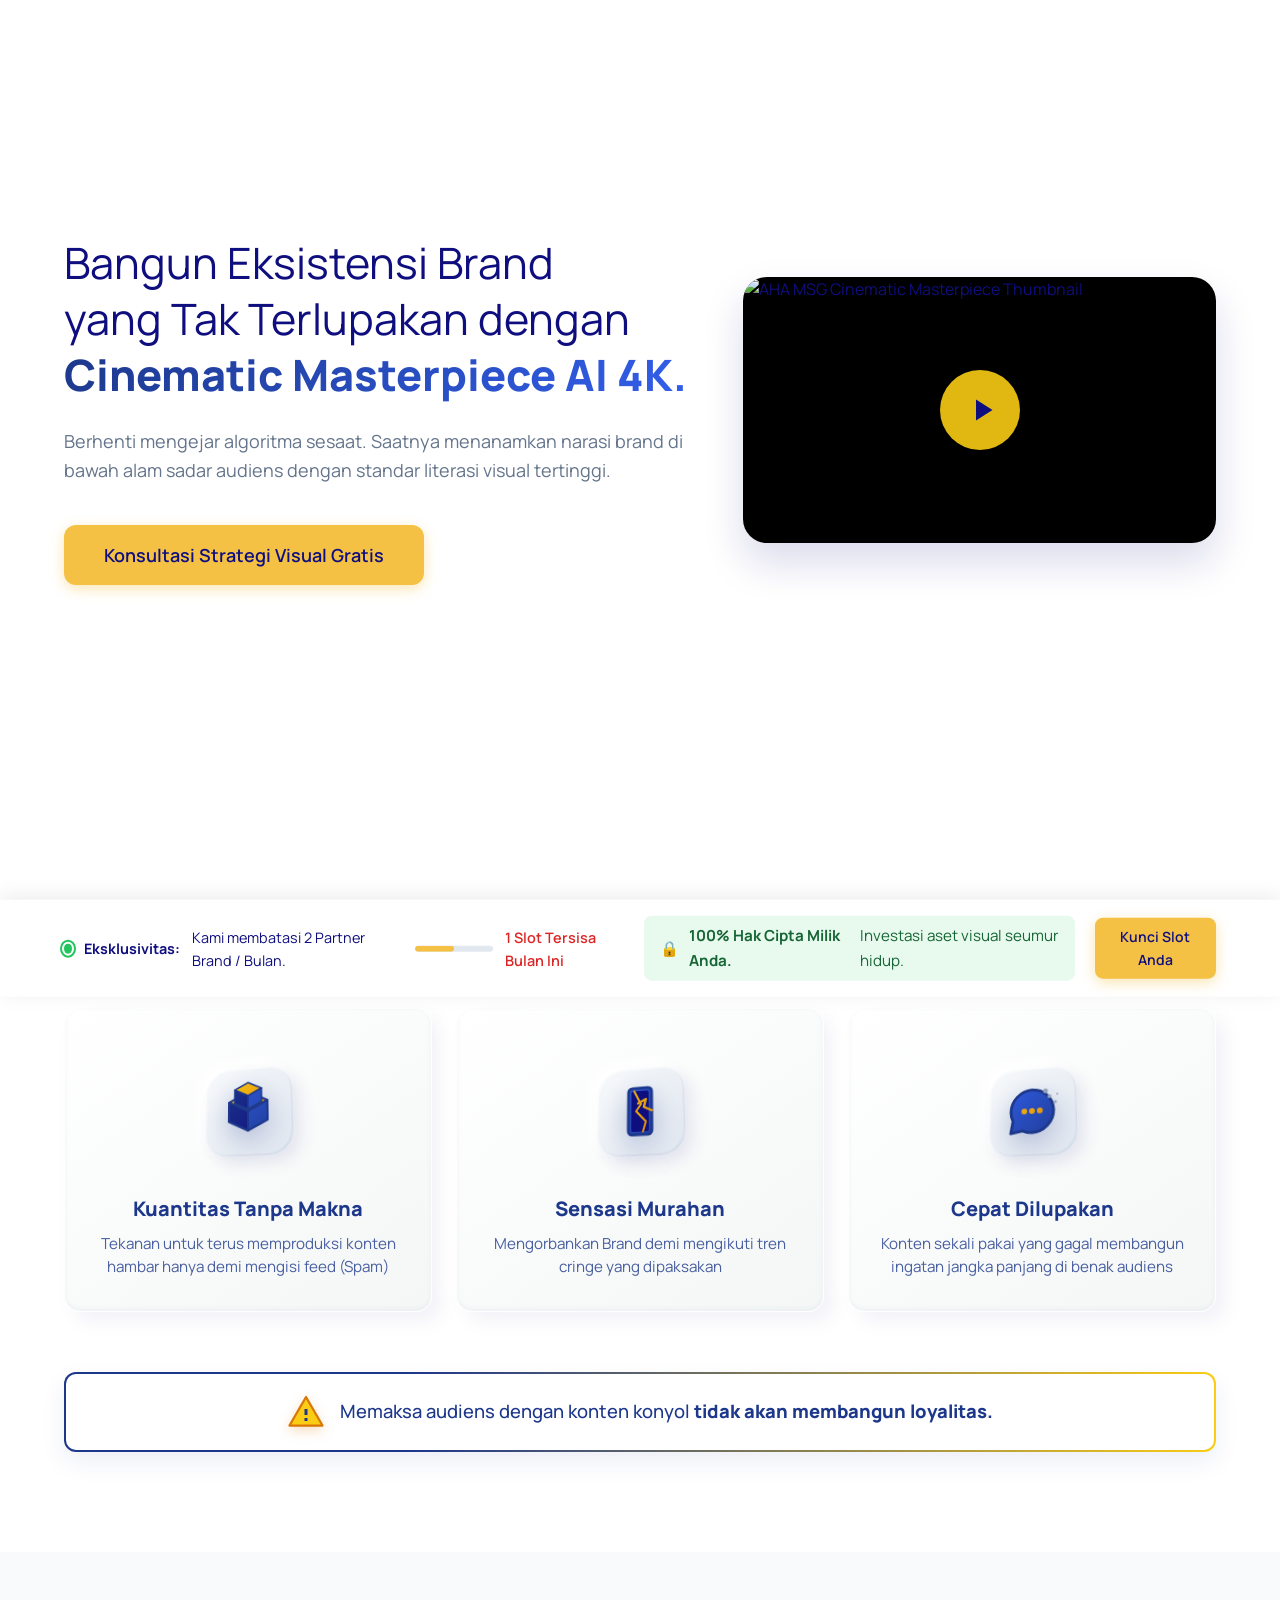
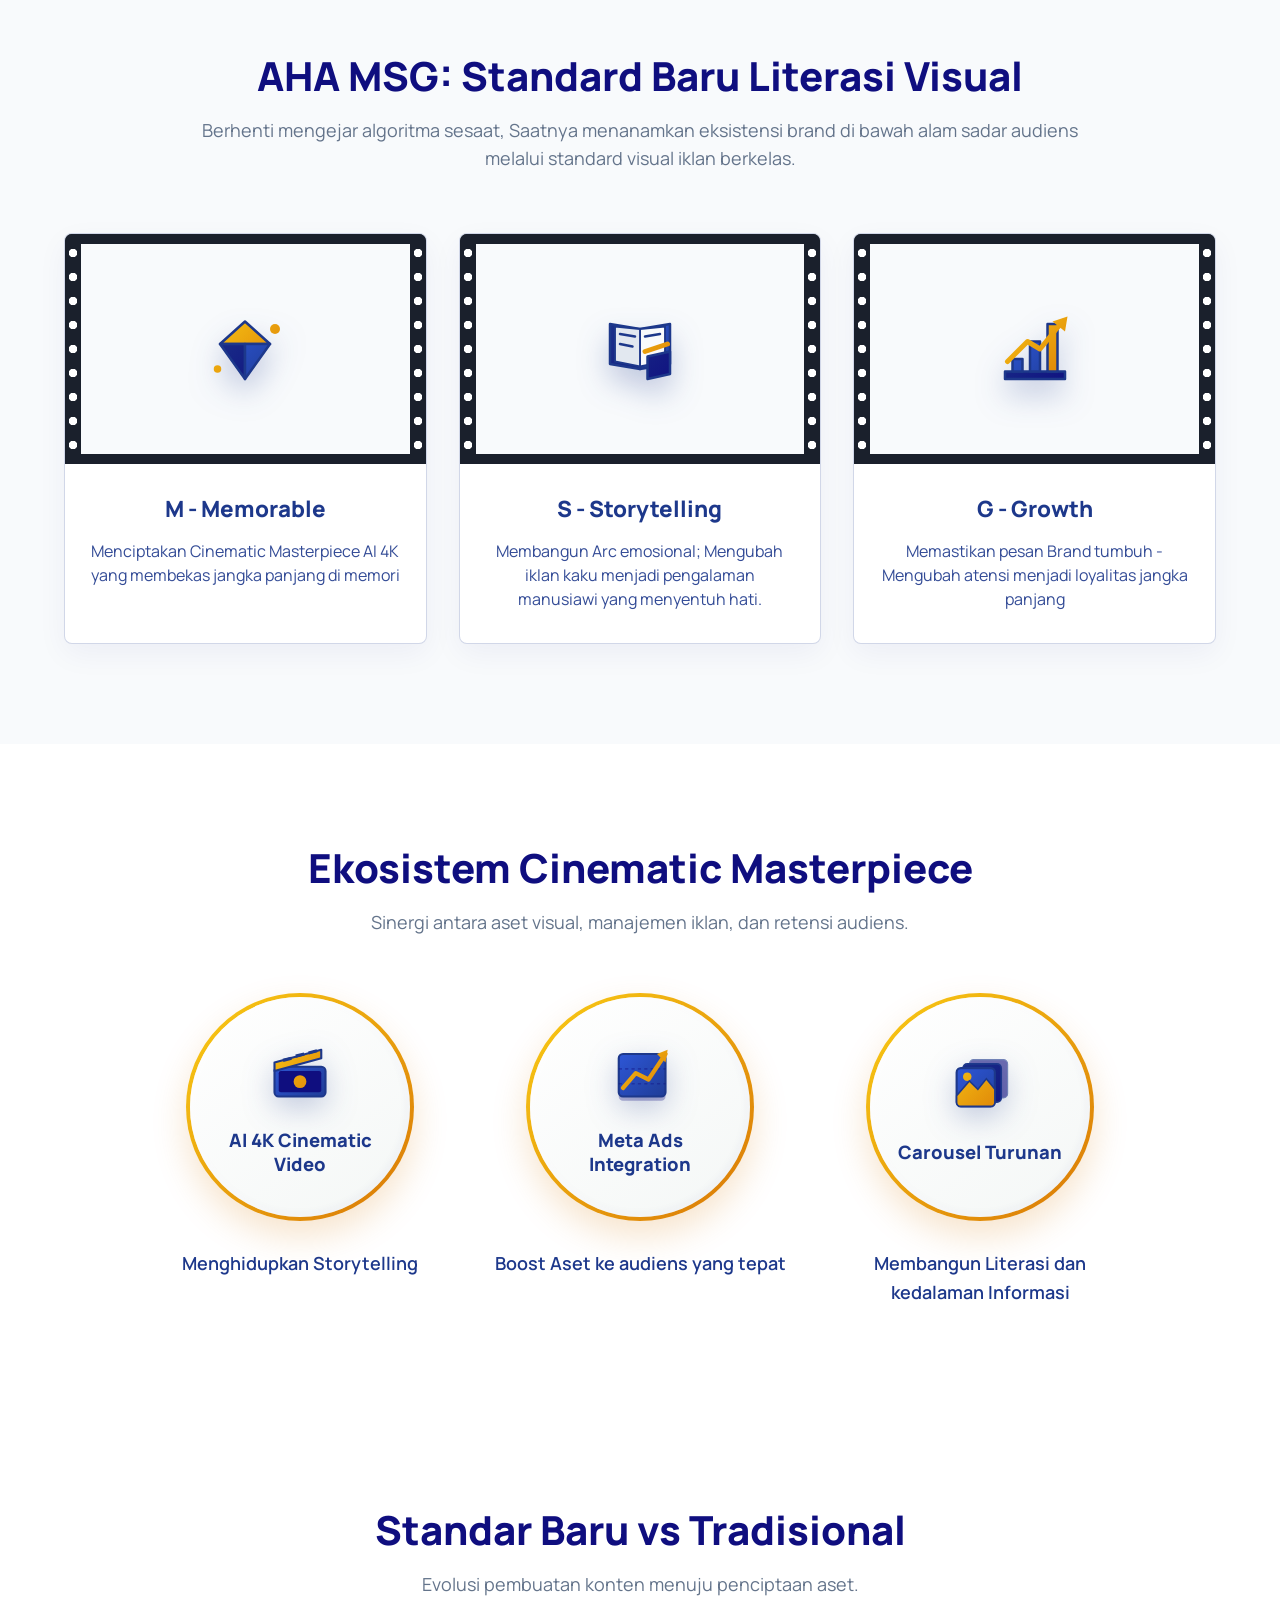
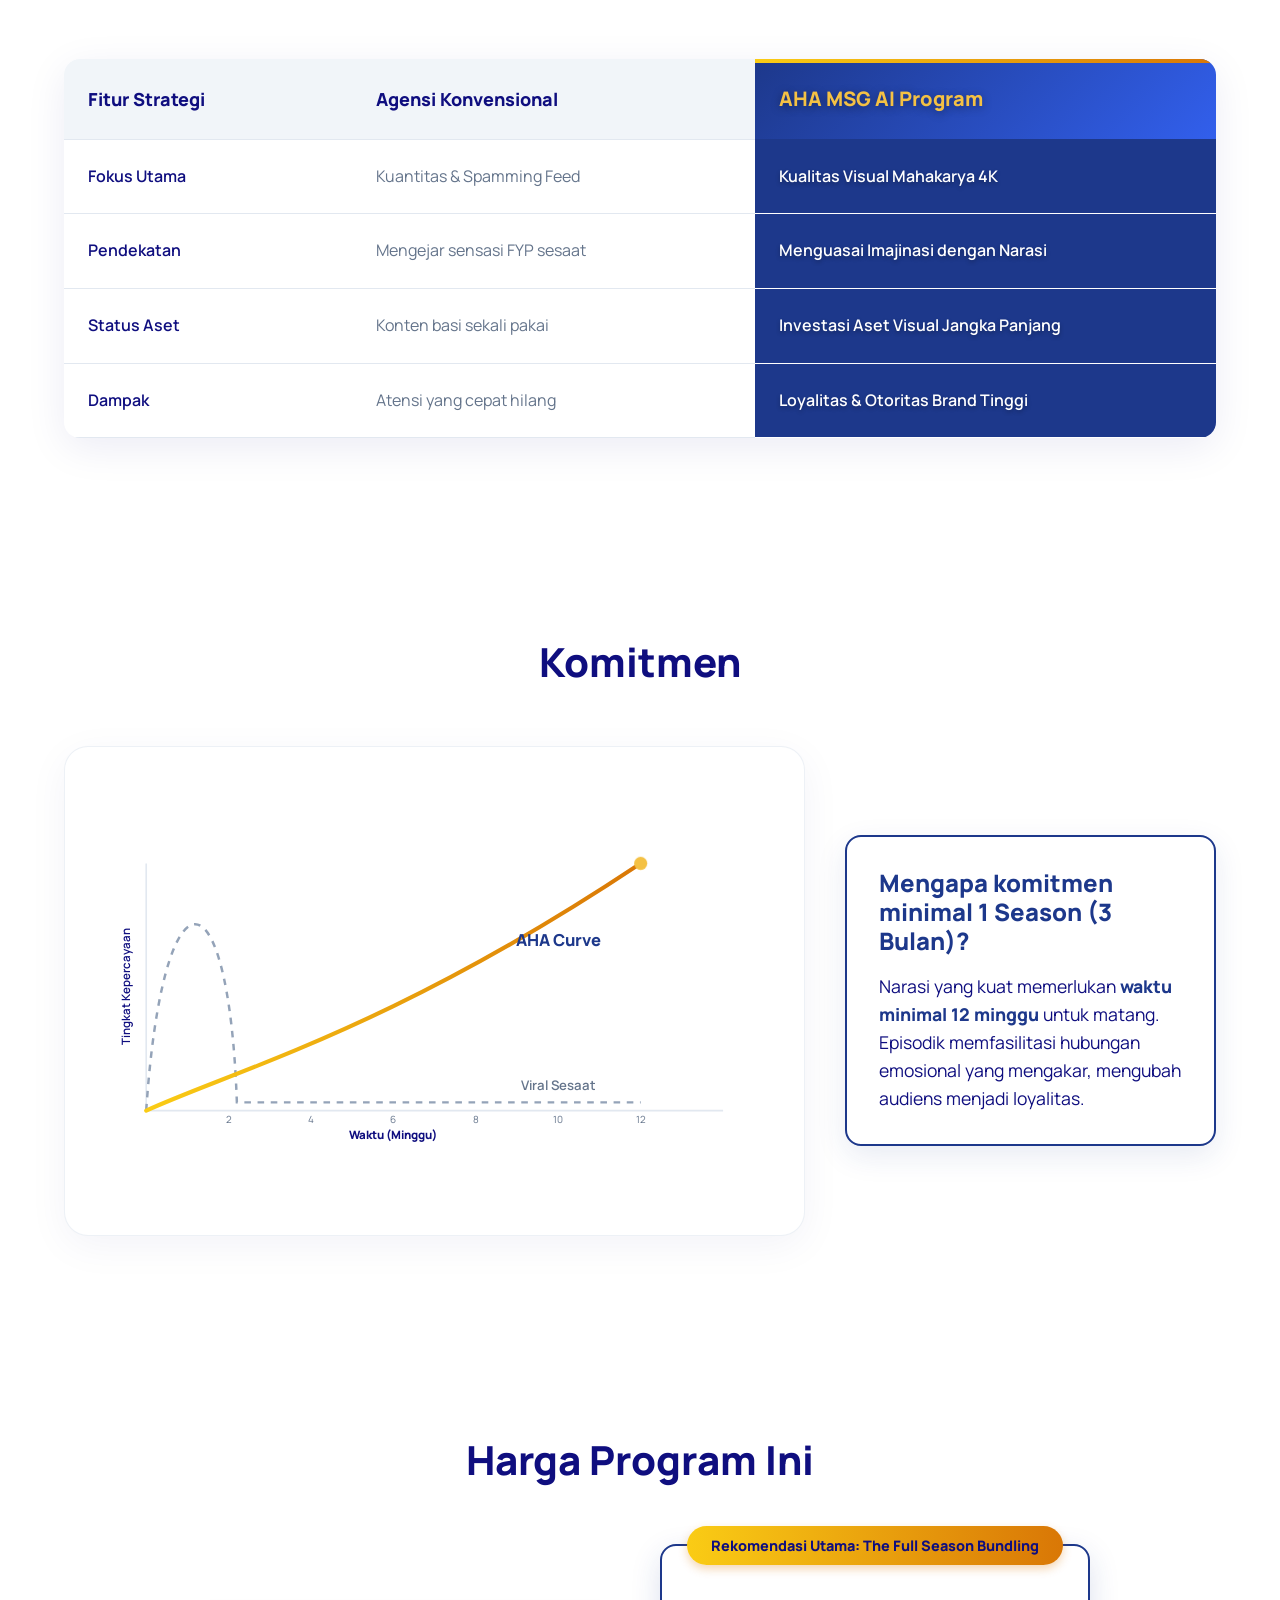
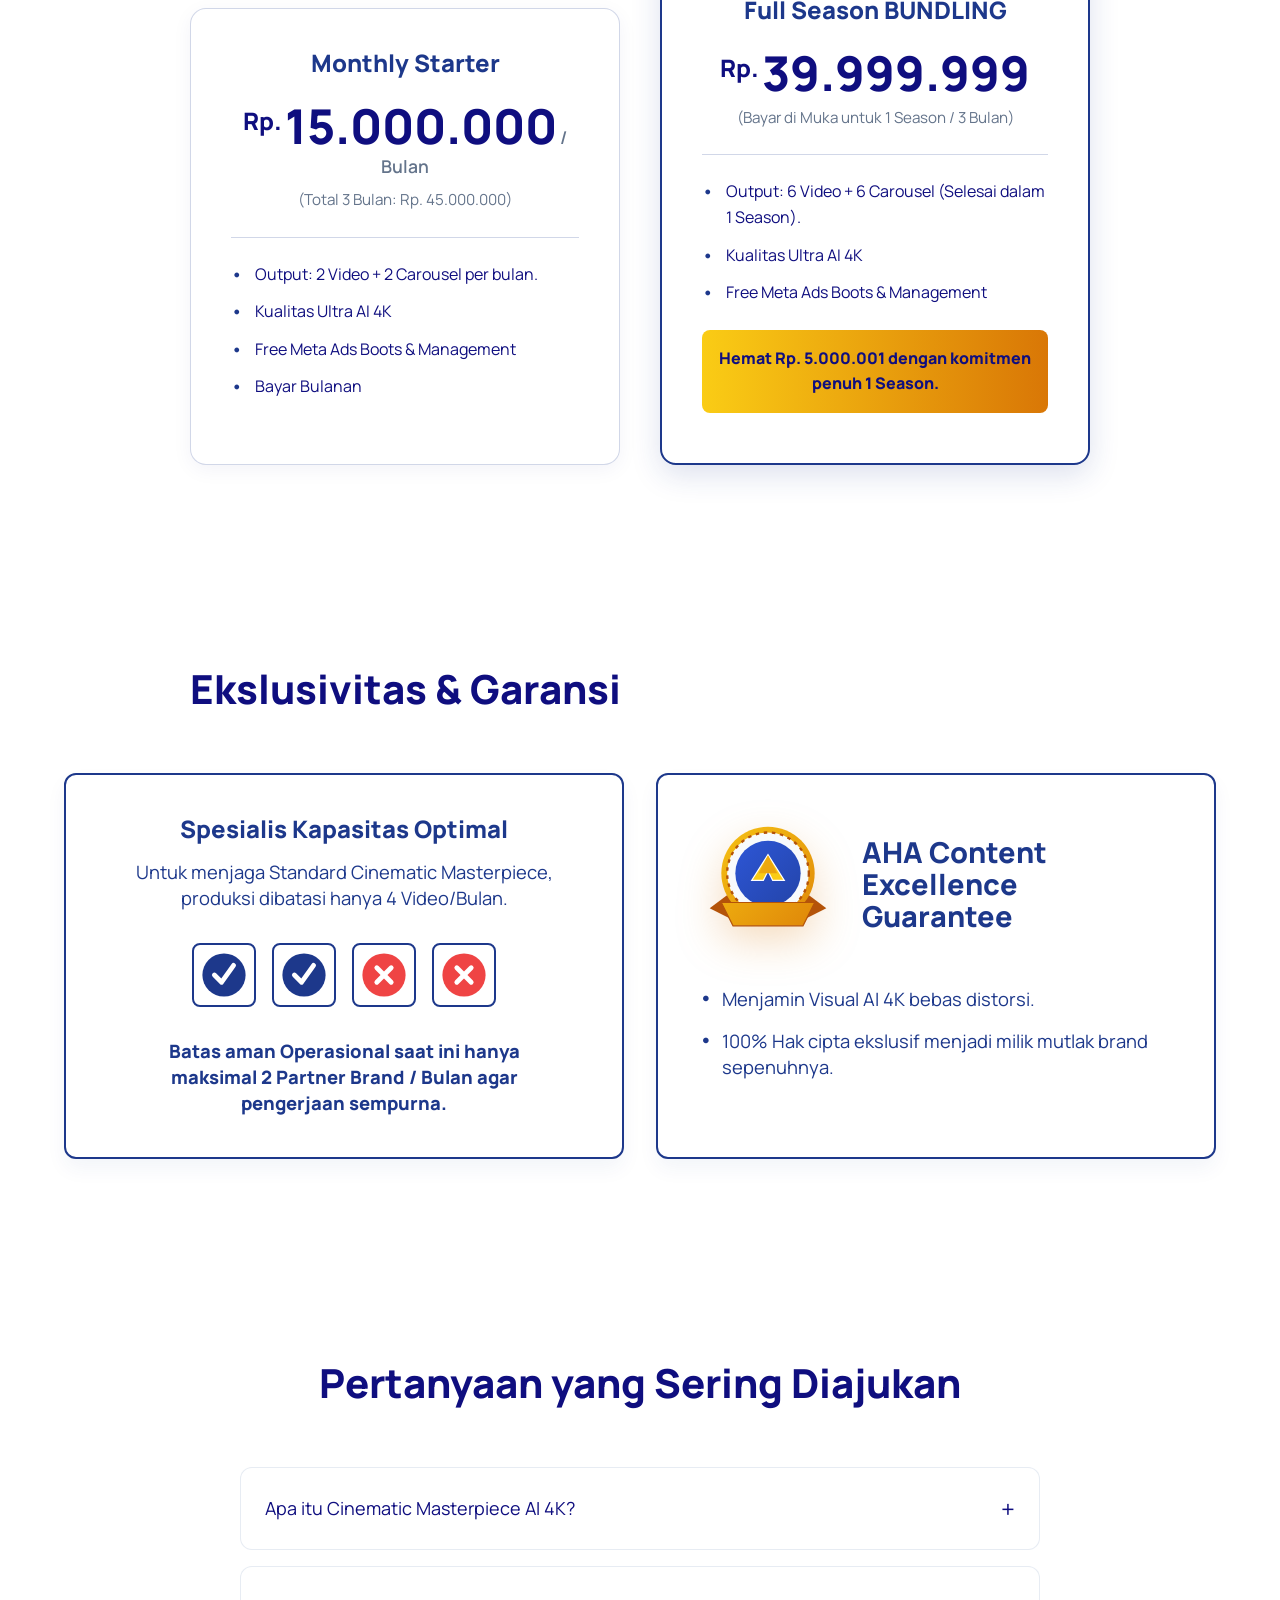
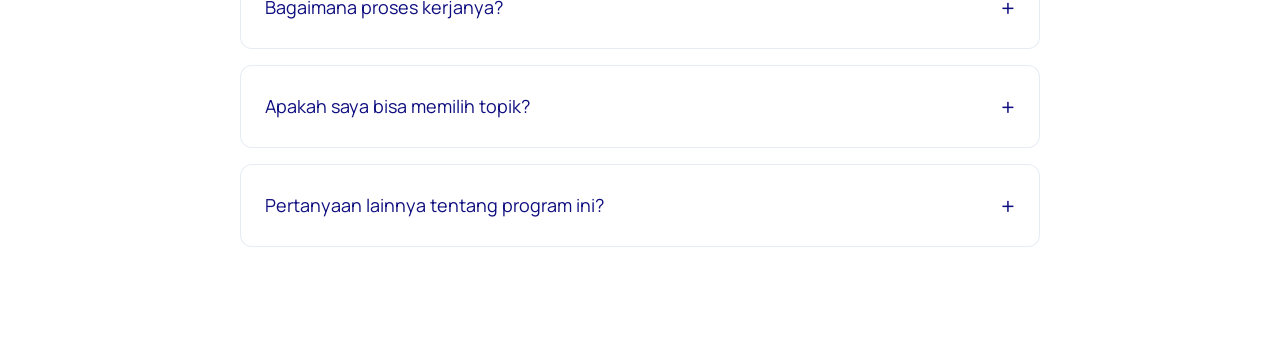
==== index.html @ 5cdd31c2 "Add Ekslusivitas and Garansi section below pricing" ====
<!DOCTYPE html>
<html lang="id">
<head>
    <meta charset="UTF-8">
    <meta name="viewport" content="width=device-width, initial-scale=1.0">
    <title>AHA MSG - Superpower Your Brand dengan AI 4K</title>
    <meta name="description" content="Ubah atensi menjadi loyalitas melalui Mahakarya Visual. AHA MSG menawarkan strategi visual cinematic AI 4K untuk investasi brand jangka panjang Anda.">
    
    <!-- Google Fonts: Manrope -->
    <link rel="preconnect" href="https://fonts.googleapis.com">
    <link rel="preconnect" href="https://fonts.gstatic.com" crossorigin>
    <link href="https://fonts.googleapis.com/css2?family=Manrope:wght@400;500;600;800&display=swap" rel="stylesheet">
    
    <!-- Custom CSS -->
    <link rel="stylesheet" href="style.css">
</head>
<body>

    <!-- Main Content -->
    <main>
        <!-- Hero Section (Redesigned matching wireframe: Split Layout) -->
        <section class="hero" id="home">
            <div class="container hero-split">
                <div class="hero-text-content reveal-text">
                    <h1 class="hero-title fw-regular">
                        Bangun Eksistensi Brand yang Tak Terlupakan dengan
                        <strong class="gradient-text fw-800">Cinematic Masterpiece AI 4K.</strong>
                    </h1>
                    <p class="hero-subtitle delay-1">
                        Berhenti mengejar algoritma sesaat. Saatnya menanamkan narasi brand di bawah alam sadar audiens dengan standar literasi visual tertinggi.
                    </p>
                    <div class="hero-actions delay-2">
                        <a href="#konsultasi" class="btn btn-primary btn-large">Konsultasi Strategi Visual Gratis</a>
                    </div>
                </div>
                <div class="hero-visual reveal-left delay-1">
                    <div class="video-container">
                        <a href="https://youtu.be/kEMGbOOdUYk" target="_blank" class="video-link">
                            <img src="https://img.youtube.com/vi/kEMGbOOdUYk/maxresdefault.jpg" alt="AHA MSG Cinematic Masterpiece Thumbnail" class="hero-thumbnail">
                            <div class="play-button-overlay">
                                <svg width="32" height="32" viewBox="0 0 24 24" fill="var(--text-dark)">
                                    <path d="M8 5V19L19 12L8 5Z"></path>
                                </svg>
                            </div>
                        </a>
                    </div>
                </div>
            </div>
        </section>

        <!-- Narrative Flow: Masalah -->
        <section class="section problem" id="masalah">
            <div class="container">
                <div class="problem-header reveal-up">
                    <h2 class="problem-title text-center">Terjebak dalam Algoritma "FYP"</h2>
                </div>
                
                <div class="problem-grid reveal-up delay-1">
                    <!-- Kartu 1 -->
                    <div class="problem-card">
                        <div class="card-img-box">
                            <div class="icon-3d-wrapper">
                                <svg width="64" height="64" viewBox="0 0 64 64" fill="none" xmlns="http://www.w3.org/2000/svg">
                                    <path d="M32 12L52 22L32 32L12 22L32 12Z" fill="url(#goldGrad)" stroke="#1D388B" stroke-width="2" stroke-linejoin="round"/>
                                    <path d="M12 22V42L32 52V32L12 22Z" fill="url(#blueGradDark)" stroke="#1D388B" stroke-width="2" stroke-linejoin="round"/>
                                    <path d="M52 22V42L32 52V32L52 22Z" fill="url(#blueGradLight)" stroke="#1D388B" stroke-width="2" stroke-linejoin="round"/>
                                    
                                    <path d="M32 2L46 9L32 16L18 9L32 2Z" fill="url(#goldGrad)" stroke="#1D388B" stroke-width="1.5" stroke-linejoin="round"/>
                                    <path d="M18 9V23L32 30V16L18 9Z" fill="url(#blueGradDark)" stroke="#1D388B" stroke-width="1.5" stroke-linejoin="round"/>
                                    <path d="M46 9V23L32 30V16L46 9Z" fill="url(#blueGradLight)" stroke="#1D388B" stroke-width="1.5" stroke-linejoin="round"/>
                                </svg>
                            </div>
                        </div>
                        <div class="card-content">
                            <h3 class="card-title">Kuantitas Tanpa Makna</h3>
                            <p class="card-desc">Tekanan untuk terus memproduksi konten hambar hanya demi mengisi feed (Spam)</p>
                        </div>
                    </div>
                    
                    <!-- Kartu 2 -->
                    <div class="problem-card">
                        <div class="card-img-box">
                            <div class="icon-3d-wrapper">
                                <svg width="64" height="64" viewBox="0 0 64 64" fill="none" xmlns="http://www.w3.org/2000/svg">
                                    <defs>
                                        <linearGradient id="goldGrad" x1="0" y1="0" x2="64" y2="64" gradientUnits="userSpaceOnUse">
                                            <stop stop-color="#FACC15"/>
                                            <stop offset="1" stop-color="#D97706"/>
                                        </linearGradient>
                                        <linearGradient id="blueGradLight" x1="0" y1="0" x2="64" y2="64" gradientUnits="userSpaceOnUse">
                                            <stop stop-color="#325FEC"/>
                                            <stop offset="1" stop-color="#1D388B"/>
                                        </linearGradient>
                                        <linearGradient id="blueGradDark" x1="0" y1="0" x2="64" y2="64" gradientUnits="userSpaceOnUse">
                                            <stop stop-color="#1D388B"/>
                                            <stop offset="1" stop-color="#0F0E7F"/>
                                        </linearGradient>
                                    </defs>
                                    <rect x="20" y="8" width="24" height="48" rx="4" fill="url(#blueGradLight)" stroke="#1D388B" stroke-width="3"/>
                                    <rect x="23" y="11" width="18" height="42" rx="2" fill="#0F0E7F"/>
                                    <!-- Crack line -->
                                    <path d="M26 11L33 25L28 32L38 43L35 53" stroke="url(#goldGrad)" stroke-width="2" stroke-linecap="round" stroke-linejoin="round"/>
                                    <!-- Spark -->
                                    <path d="M44 32L36 28L38 20L30 24" stroke="url(#goldGrad)" stroke-width="2.5" stroke-linecap="round" stroke-linejoin="round"/>
                                </svg>
                            </div>
                        </div>
                        <div class="card-content">
                            <h3 class="card-title">Sensasi Murahan</h3>
                            <p class="card-desc">Mengorbankan Brand demi mengikuti tren cringe yang dipaksakan</p>
                        </div>
                    </div>
                    
                    <!-- Kartu 3 -->
                    <div class="problem-card">
                        <div class="card-img-box">
                            <div class="icon-3d-wrapper">
                                <svg width="64" height="64" viewBox="0 0 64 64" fill="none" xmlns="http://www.w3.org/2000/svg">
                                    <path d="M54 32C54 44.1503 44.1503 54 32 54C28.5303 54 25.2479 53.197 22.3533 51.789L10 54L12.211 41.6467C10.803 38.7521 10 35.4697 10 32C10 19.8497 19.8497 10 32 10C44.1503 10 54 19.8497 54 32Z" fill="url(#blueGradLight)" stroke="#1D388B" stroke-width="3" stroke-linejoin="round"/>
                                    <circle cx="24" cy="32" r="3" fill="url(#goldGrad)"/>
                                    <circle cx="32" cy="32" r="3" fill="url(#goldGrad)"/>
                                    <circle cx="40" cy="32" r="3" fill="url(#goldGrad)"/>
                                    <!-- Dust particles -->
                                    <circle cx="50" cy="18" r="2" fill="#94A3B8"/>
                                    <circle cx="56" cy="24" r="1.5" fill="#94A3B8"/>
                                    <circle cx="46" cy="12" r="2.5" fill="#94A3B8"/>
                                    <circle cx="58" cy="16" r="1" fill="#94A3B8"/>
                                </svg>
                            </div>
                        </div>
                        <div class="card-content">
                            <h3 class="card-title">Cepat Dilupakan</h3>
                            <p class="card-desc">Konten sekali pakai yang gagal membangun ingatan jangka panjang di benak audiens</p>
                        </div>
                    </div>
                </div>

                <!-- Footer Banner -->
                <div class="problem-banner reveal-up delay-2">
                    <div class="banner-glass">
                        <span class="banner-icon">
                            <svg width="36" height="36" viewBox="0 0 24 24" fill="none" xmlns="http://www.w3.org/2000/svg">
                                <path d="M12 2L1 21H23L12 2Z" fill="#FACC15" stroke="#D97706" stroke-width="1.5" stroke-linejoin="round"/>
                                <path d="M13 18H11V16H13V18ZM13 14H11V10H13V14Z" fill="#1D388B"/>
                            </svg>
                        </span>
                        <p>Memaksa audiens dengan konten konyol <strong>tidak akan membangun loyalitas.</strong></p>
                    </div>
                </div>
            </div>
        </section>

        <!-- Framework Solusi: Metode MSG -->
        <section class="section solution bg-light-blue" id="solusi">
            <div class="container">
                <div class="section-header reveal-up">
                    <h2 class="section-title">AHA MSG: Standard Baru Literasi Visual</h2>
                    <p class="section-desc">Berhenti mengejar algoritma sesaat, Saatnya menanamkan eksistensi brand di bawah alam sadar audiens melalui standard visual iklan berkelas.</p>
                </div>
                
                <div class="msg-grid reveal-up delay-1">
                    <div class="msg-card">
                        <div class="film-frame">
                            <span class="film-svg-icon">
                                <svg width="80" height="80" viewBox="0 0 64 64" fill="none" xmlns="http://www.w3.org/2000/svg">
                                    <defs>
                                        <linearGradient id="msgGold" x1="0" y1="0" x2="64" y2="64" gradientUnits="userSpaceOnUse">
                                            <stop stop-color="#FACC15"/><stop offset="1" stop-color="#D97706"/>
                                        </linearGradient>
                                        <linearGradient id="msgBlue" x1="0" y1="0" x2="64" y2="64" gradientUnits="userSpaceOnUse">
                                            <stop stop-color="#325FEC"/><stop offset="1" stop-color="#1D388B"/>
                                        </linearGradient>
                                        <linearGradient id="msgDark" x1="0" y1="0" x2="64" y2="64" gradientUnits="userSpaceOnUse">
                                            <stop stop-color="#1D388B"/><stop offset="1" stop-color="#0F0E7F"/>
                                        </linearGradient>
                                    </defs>
                                    <!-- 3D Diamond -->
                                    <path d="M32 10L52 28H12L32 10Z" fill="url(#msgGold)" stroke="#1D388B" stroke-width="2" stroke-linejoin="round"/>
                                    <path d="M12 28L32 56V28H12Z" fill="url(#msgDark)" stroke="#1D388B" stroke-width="2" stroke-linejoin="round"/>
                                    <path d="M52 28L32 56V28H52Z" fill="url(#msgBlue)" stroke="#1D388B" stroke-width="2" stroke-linejoin="round"/>
                                    <circle cx="56" cy="16" r="4" fill="url(#msgGold)"/>
                                    <circle cx="10" cy="48" r="3" fill="url(#msgGold)"/>
                                </svg>
                            </span>
                        </div>
                        <div class="msg-text">
                            <h3>M - Memorable</h3>
                            <p>Menciptakan Cinematic Masterpiece AI 4K yang membekas jangka panjang di memori</p>
                        </div>
                    </div>
                    
                    <div class="msg-card">
                        <div class="film-frame">
                            <span class="film-svg-icon">
                                <svg width="80" height="80" viewBox="0 0 64 64" fill="none" xmlns="http://www.w3.org/2000/svg">
                                    <!-- Book -->
                                    <path d="M32 16L56 12V44L32 48Z" fill="url(#msgBlue)" stroke="#1D388B" stroke-width="2" stroke-linejoin="round"/>
                                    <path d="M32 16L8 12V44L32 48Z" fill="url(#msgDark)" stroke="#1D388B" stroke-width="2" stroke-linejoin="round"/>
                                    <path d="M32 16L52 14V42L32 46Z" fill="#F8FAFC" stroke="#1D388B" stroke-width="1.5" stroke-linejoin="round"/>
                                    <path d="M32 16L12 14V42L32 46Z" fill="#E2E8F0" stroke="#1D388B" stroke-width="1.5" stroke-linejoin="round"/>
                                    <line x1="16" y1="20" x2="28" y2="22" stroke="#1D388B" stroke-width="2" stroke-linecap="round"/>
                                    <line x1="16" y1="28" x2="26" y2="30" stroke="#1D388B" stroke-width="2" stroke-linecap="round"/>
                                    <line x1="36" y1="22" x2="48" y2="20" stroke="#1D388B" stroke-width="2" stroke-linecap="round"/>
                                    <!-- Clapper -->
                                    <path d="M38 38L56 34V52L38 56V38Z" fill="url(#msgDark)" stroke="#1D388B" stroke-width="2" stroke-linejoin="round"/>
                                    <path d="M36 34L54 28" stroke="url(#msgGold)" stroke-width="4" stroke-linecap="round"/>
                                </svg>
                            </span>
                        </div>
                        <div class="msg-text">
                            <h3>S - Storytelling</h3>
                            <p>Membangun Arc emosional; Mengubah iklan kaku menjadi pengalaman manusiawi yang menyentuh hati.</p>
                        </div>
                    </div>
                    
                    <div class="msg-card">
                        <div class="film-frame">
                            <span class="film-svg-icon">
                                <svg width="80" height="80" viewBox="0 0 64 64" fill="none" xmlns="http://www.w3.org/2000/svg">
                                    <path d="M8 50H56V56H8V50Z" fill="url(#msgDark)" stroke="#1D388B" stroke-width="2" stroke-linejoin="round"/>
                                    <path d="M14 40H22V50H14V40Z" fill="url(#msgBlue)" stroke="#1D388B" stroke-width="2" stroke-linejoin="round"/>
                                    <path d="M28 26H36V50H28V26Z" fill="url(#msgBlue)" stroke="#1D388B" stroke-width="2" stroke-linejoin="round"/>
                                    <path d="M42 12H50V50H42V12Z" fill="url(#msgGold)" stroke="#1D388B" stroke-width="2" stroke-linejoin="round"/>
                                    <path d="M10 42L26 26L36 32L54 10" stroke="url(#msgGold)" stroke-width="4" stroke-linecap="round" stroke-linejoin="round"/>
                                    <polygon points="58,6 46,10 56,18" fill="url(#msgGold)"/>
                                </svg>
                            </span>
                        </div>
                        <div class="msg-text">
                            <h3>G - Growth</h3>
                            <p>Memastikan pesan Brand tumbuh - Mengubah atensi menjadi loyalitas jangka panjang</p>
                        </div>
                    </div>
                </div>
            </div>
        </section>

        <!-- Ekosistem Cinematic Masterpiece -->
        <section class="section ekosistem" id="ekosistem">
            <div class="container">
                <div class="section-header reveal-up">
                    <h2 class="section-title">Ekosistem Cinematic Masterpiece</h2>
                    <p class="section-desc">Sinergi antara aset visual, manajemen iklan, dan retensi audiens.</p>
                </div>
                
                <div class="eko-grid reveal-up delay-1">
                    <!-- SVG Defs for 3D Icon colors -->
                    <svg width="0" height="0" style="position: absolute;">
                        <defs>
                            <linearGradient id="ekoGold" x1="0" y1="0" x2="64" y2="64" gradientUnits="userSpaceOnUse">
                                <stop stop-color="#FACC15"/>
                                <stop offset="1" stop-color="#D97706"/>
                            </linearGradient>
                            <linearGradient id="ekoBlue" x1="0" y1="0" x2="64" y2="64" gradientUnits="userSpaceOnUse">
                                <stop stop-color="#325FEC"/>
                                <stop offset="1" stop-color="#1D388B"/>
                            </linearGradient>
                            <linearGradient id="ekoDark" x1="0" y1="0" x2="64" y2="64" gradientUnits="userSpaceOnUse">
                                <stop stop-color="#1D388B"/>
                                <stop offset="1" stop-color="#0F0E7F"/>
                            </linearGradient>
                        </defs>
                    </svg>

                    <!-- Item 1: Video -->
                    <div class="eko-item eko-1">
                        <div class="eko-circle">
                            <div class="eko-circle-inner">
                                <span class="icon">
                                    <svg width="68" height="68" viewBox="0 0 64 64" fill="none" xmlns="http://www.w3.org/2000/svg">
                                        <rect x="8" y="28" width="48" height="28" rx="4" fill="url(#ekoBlue)" stroke="#1D388B" stroke-width="2"/>
                                        <rect x="12" y="32" width="40" height="20" rx="2" fill="#0F0E7F"/>
                                        <path d="M8 24L52 12V20L8 32V24Z" fill="url(#ekoGold)" stroke="#1D388B" stroke-width="2" stroke-linejoin="round"/>
                                        <path d="M16 22L24 20" stroke="#1D388B" stroke-width="3"/>
                                        <path d="M28 18L36 16" stroke="#1D388B" stroke-width="3"/>
                                        <path d="M40 15L48 13" stroke="#1D388B" stroke-width="3"/>
                                        <circle cx="32" cy="42" r="6" fill="url(#ekoGold)"/>
                                    </svg>
                                </span>
                                <span class="text">AI 4K Cinematic Video</span>
                            </div>
                        </div>
                        <p class="eko-desc">Menghidupkan Storytelling</p>
                    </div>
                    
                    <!-- Item 2: Meta Ads -->
                    <div class="eko-item eko-2">
                        <div class="eko-circle">
                            <div class="eko-circle-inner">
                                <span class="icon">
                                    <svg width="68" height="68" viewBox="0 0 64 64" fill="none" xmlns="http://www.w3.org/2000/svg">
                                        <rect x="12" y="16" width="44" height="40" rx="4" fill="#0F0E7F" opacity="0.3" transform="translate(0, 4)"/>
                                        <rect x="12" y="16" width="44" height="40" rx="4" fill="url(#ekoBlue)" stroke="#1D388B" stroke-width="2"/>
                                        <line x1="12" y1="30" x2="56" y2="30" stroke="#0F0E7F" stroke-width="1.5" stroke-dasharray="3 3" opacity="0.4"/>
                                        <line x1="12" y1="44" x2="56" y2="44" stroke="#0F0E7F" stroke-width="1.5" stroke-dasharray="3 3" opacity="0.4"/>
                                        <path d="M16 48L28 34L40 40L56 16" stroke="url(#ekoGold)" stroke-width="4" stroke-linecap="round" stroke-linejoin="round"/>
                                        <polygon points="58,12 48,16 56,24" fill="url(#ekoGold)"/>
                                    </svg>
                                </span>
                                <span class="text">Meta Ads Integration</span>
                            </div>
                        </div>
                        <p class="eko-desc">Boost Aset ke audiens yang tepat</p>
                    </div>
                    
                    <!-- Item 3: Carousel -->
                    <div class="eko-item eko-3">
                        <div class="eko-circle">
                            <div class="eko-circle-inner">
                                <span class="icon">
                                    <svg width="68" height="68" viewBox="0 0 64 64" fill="none" xmlns="http://www.w3.org/2000/svg">
                                        <rect x="22" y="10" width="36" height="36" rx="4" fill="#0F0E7F" stroke="#1D388B" stroke-width="1" opacity="0.6"/>
                                        <rect x="16" y="14" width="36" height="36" rx="4" fill="url(#ekoDark)" stroke="#1D388B" stroke-width="1.5"/>
                                        <rect x="10" y="18" width="36" height="36" rx="4" fill="url(#ekoBlue)" stroke="#1D388B" stroke-width="2"/>
                                        <circle cx="20" cy="26" r="4" fill="url(#ekoGold)"/>
                                        <path d="M10 44L22 30L30 38L38 28L46 38V50C46 52.2091 44.2091 54 42 54H14C11.7909 54 10 52.2091 10 50V44Z" fill="url(#ekoGold)" stroke="#1D388B" stroke-width="1.5"/>
                                    </svg>
                                </span>
                                <span class="text">Carousel Turunan</span>
                            </div>
                        </div>
                        <p class="eko-desc">Membangun Literasi dan kedalaman Informasi</p>
                    </div>
                </div>
            </div>
        </section>

        <!-- Tabel Disrupsi -->
        <section class="section disruption" id="disrupsi">
            <div class="container">
                <div class="section-header reveal-up">
                    <h2 class="section-title">Standar Baru vs Tradisional</h2>
                    <p class="section-desc">Evolusi pembuatan konten menuju penciptaan aset.</p>
                </div>
                
                <div class="table-container reveal-up">
                    <table class="compare-table">
                        <thead>
                            <tr>
                                <th>Fitur Strategi</th>
                                <th class="col-traditional">Agensi Konvensional</th>
                                <th class="col-aha">AHA MSG AI Program</th>
                            </tr>
                        </thead>
                        <tbody>
                            <tr>
                                <td>Fokus Utama</td>
                                <td class="col-traditional">Kuantitas & Spamming Feed</td>
                                <td class="col-aha">Kualitas Visual Mahakarya 4K</td>
                            </tr>
                            <tr>
                                <td>Pendekatan</td>
                                <td class="col-traditional">Mengejar sensasi FYP sesaat</td>
                                <td class="col-aha">Menguasai Imajinasi dengan Narasi</td>
                            </tr>
                            <tr>
                                <td>Status Aset</td>
                                <td class="col-traditional">Konten basi sekali pakai</td>
                                <td class="col-aha">Investasi Aset Visual Jangka Panjang</td>
                            </tr>
                            <tr>
                                <td>Dampak</td>
                                <td class="col-traditional">Atensi yang cepat hilang</td>
                                <td class="col-aha">Loyalitas & Otoritas Brand Tinggi</td>
                            </tr>
                        </tbody>
                    </table>
                </div>
            </div>
        </section>

        <!-- The AHA Curve & Komitmen -->
        <section class="section curve" id="aha-curve">
            <div class="container">
                <div class="section-header reveal-up">
                    <h2 class="section-title">Komitmen</h2>
                </div>
                
                <div class="curve-split reveal-up delay-1">
                    <div class="chart-container">
                        <!-- SVG Chart that will be animated by JS -->
                        <svg viewBox="0 0 800 400" preserveAspectRatio="xMidYMid meet" class="aha-curve-svg" id="curveSvg">
                            <!-- Grid Lines -->
                            <line x1="50" y1="350" x2="750" y2="350" stroke="#E2E8F0" stroke-width="2"/>
                            <line x1="50" y1="50" x2="50" y2="350" stroke="#E2E8F0" stroke-width="2"/>
                            
                            <!-- Labels -->
                            <text x="30" y="200" transform="rotate(-90 30,200)" fill="#0F0E7F" font-size="14" font-weight="600" text-anchor="middle">Tingkat Kepercayaan</text>
                            
                            <!-- Week Markers -->
                            <text x="150" y="365" fill="#64748B" font-size="12" text-anchor="middle">2</text>
                            <text x="250" y="365" fill="#64748B" font-size="12" text-anchor="middle">4</text>
                            <text x="350" y="365" fill="#64748B" font-size="12" text-anchor="middle">6</text>
                            <text x="450" y="365" fill="#64748B" font-size="12" text-anchor="middle">8</text>
                            <text x="550" y="365" fill="#64748B" font-size="12" text-anchor="middle">10</text>
                            <text x="650" y="365" fill="#64748B" font-size="12" text-anchor="middle">12</text>
                            <text x="350" y="385" fill="#0F0E7F" font-size="14" font-weight="800" text-anchor="middle">Waktu (Minggu)</text>
                            
                            <!-- Path: Viral Sesaat (Red/Grey) -->
                            <path id="pathViral" d="M 50 350 C 70 50, 150 50, 160 340 L 650 340" fill="none" class="path-viral" stroke="#94A3B8" stroke-width="3" stroke-dasharray="8,8" />
                            <text x="550" y="325" fill="#64748B" font-size="16" font-weight="600" text-anchor="middle">Viral Sesaat</text>
                            
                            <!-- Path: Narasi Episodik (AHA Curve - Blue Gradient) -->
                            <path id="pathAHA" d="M 50 350 C 160 300, 350 250, 650 50" fill="none" class="path-aha" stroke="url(#ahaGradient)" stroke-width="5" stroke-linecap="round"/>
                            <circle cx="650" cy="50" r="8" fill="#F4C144" class="aha-curve-dot" />
                            <text x="550" y="150" fill="#1D388B" font-size="20" font-weight="800" text-anchor="middle">AHA Curve</text>

                            <!-- Gradient Def -->
                            <defs>
                                <linearGradient id="ahaGradient" x1="0%" y1="0%" x2="100%" y2="0%">
                                    <stop offset="0%" stop-color="#FACC15" />
                                    <stop offset="100%" stop-color="#D97706" />
                                </linearGradient>
                            </defs>
                        </svg>
                    </div>
                    
                    <div class="commitment-box">
                        <h3 class="komitmen-title">Mengapa komitmen minimal 1 Season (3 Bulan)?</h3>
                        <p class="komitmen-desc">Narasi yang kuat memerlukan <strong>waktu minimal 12 minggu</strong> untuk matang. Episodik memfasilitasi hubungan emosional yang mengakar, mengubah audiens menjadi loyalitas.</p>
                    </div>
                </div>
            </div>
        </section>

        <!-- Strategi Harga -->
        <section class="section pricing" id="harga">
            <div class="container">
                <div class="section-header reveal-up">
                    <h2 class="section-title">Harga Program Ini</h2>
                </div>
                
                <div class="pricing-grid reveal-up delay-1">
                    <!-- Standard Plan -->
                    <div class="pricing-card">
                        <h3 class="tier-name">Monthly Starter</h3>
                        <div class="price">
                            <span class="currency">Rp.</span> <span class="amount">15.000.000</span> <span class="period">/ Bulan</span>
                        </div>
                        <p class="price-sub">(Total 3 Bulan: Rp. 45.000.000)</p>
                        <hr class="price-divider">
                        <ul class="features">
                            <li>Output: 2 Video + 2 Carousel per bulan.</li>
                            <li>Kualitas Ultra AI 4K</li>
                            <li>Free Meta Ads Boots & Management</li>
                            <li>Bayar Bulanan</li>
                        </ul>
                    </div>
                    
                    <!-- Premium Plan -->
                    <div class="pricing-card premium-card">
                        <div class="ribbon-wrapper">
                            <div class="ribbon">Rekomendasi Utama: The Full Season Bundling</div>
                        </div>
                        <h3 class="tier-name">Full Season BUNDLING</h3>
                        <div class="price">
                            <span class="currency">Rp.</span> <span class="amount">39.999.999</span>
                        </div>
                        <p class="price-sub">(Bayar di Muka untuk 1 Season / 3 Bulan)</p>
                        <hr class="price-divider">
                        <ul class="features">
                            <li>Output: 6 Video + 6 Carousel (Selesai dalam 1 Season).</li>
                            <li>Kualitas Ultra AI 4K</li>
                            <li>Free Meta Ads Boots & Management</li>
                        </ul>
                        <div class="save-banner">
                            Hemat Rp. 5.000.001 dengan komitmen penuh 1 Season.
                        </div>
                    </div>
                </div>
            </div>
        </section>

        <!-- Ekslusivitas & Garansi -->
        <section class="section guarantee" id="garansi">
            <div class="container">
                <div class="section-header reveal-up">
                    <h2 class="section-title">Ekslusivitas & Garansi</h2>
                </div>
                
                <div class="guarantee-grid reveal-up delay-1">
                    <!-- Left Card: Kapasitas Optimal -->
                    <div class="guarantee-card">
                        <h3 class="guarantee-header text-center">Spesialis Kapasitas Optimal</h3>
                        <p class="capacity-desc text-center">Untuk menjaga Standard Cinematic Masterpiece, produksi dibatasi hanya 4 Video/Bulan.</p>
                        
                        <div class="capacity-boxes">
                            <div class="cap-box check">
                                <svg viewBox="0 0 40 40" fill="none" xmlns="http://www.w3.org/2000/svg">
                                    <circle cx="20" cy="20" r="18" fill="var(--primary-start)"/>
                                    <path d="M12 20L18 26L28 12" stroke="white" stroke-width="4" stroke-linecap="round" stroke-linejoin="round"/>
                                </svg>
                            </div>
                            <div class="cap-box check">
                                <svg viewBox="0 0 40 40" fill="none" xmlns="http://www.w3.org/2000/svg">
                                    <circle cx="20" cy="20" r="18" fill="var(--primary-start)"/>
                                    <path d="M12 20L18 26L28 12" stroke="white" stroke-width="4" stroke-linecap="round" stroke-linejoin="round"/>
                                </svg>
                            </div>
                            <div class="cap-box cross">
                                <svg viewBox="0 0 40 40" fill="none" xmlns="http://www.w3.org/2000/svg">
                                    <circle cx="20" cy="20" r="18" fill="#EF4444"/>
                                    <path d="M14 14L26 26" stroke="white" stroke-width="4" stroke-linecap="round"/>
                                    <path d="M26 14L14 26" stroke="white" stroke-width="4" stroke-linecap="round"/>
                                </svg>
                            </div>
                            <div class="cap-box cross">
                                <svg viewBox="0 0 40 40" fill="none" xmlns="http://www.w3.org/2000/svg">
                                    <circle cx="20" cy="20" r="18" fill="#EF4444"/>
                                    <path d="M14 14L26 26" stroke="white" stroke-width="4" stroke-linecap="round"/>
                                    <path d="M26 14L14 26" stroke="white" stroke-width="4" stroke-linecap="round"/>
                                </svg>
                            </div>
                        </div>

                        <p class="capacity-alert text-center fw-800">
                            Batas aman Operasional saat ini hanya <br>maksimal 2 Partner Brand / Bulan agar <br>pengerjaan sempurna.
                        </p>
                    </div>

                    <!-- Right Card: Guarantee -->
                    <div class="guarantee-card guarantee-badge-card">
                        <div class="badge-header">
                            <div class="badge-svg">
                                <svg viewBox="0 0 120 120" fill="none" xmlns="http://www.w3.org/2000/svg">
                                    <defs>
                                        <linearGradient id="badgeGold" x1="0" y1="0" x2="120" y2="120" gradientUnits="userSpaceOnUse">
                                            <stop stop-color="#FACC15"/><stop offset="1" stop-color="#D97706"/>
                                        </linearGradient>
                                        <linearGradient id="badgeBlue" x1="0" y1="0" x2="120" y2="120" gradientUnits="userSpaceOnUse">
                                            <stop stop-color="#325FEC"/><stop offset="1" stop-color="#1D388B"/>
                                        </linearGradient>
                                    </defs>
                                    <!-- Ribbon back -->
                                    <path d="M10 80L30 65V90L10 80Z" fill="#B45309"/>
                                    <path d="M110 80L90 65V90L110 80Z" fill="#B45309"/>
                                    <!-- Medal Body -->
                                    <circle cx="60" cy="50" r="40" fill="url(#badgeGold)"/>
                                    <circle cx="60" cy="50" r="35" fill="#F8FAFC" stroke="#B45309" stroke-width="2" stroke-dasharray="3 4"/>
                                    <circle cx="60" cy="50" r="28" fill="url(#badgeBlue)"/>
                                    <!-- AHA A -->
                                    <path d="M60 34L46 56H56L60 48L64 56H74L60 34Z" fill="#FACC15" stroke="#FFFFFF" stroke-width="1"/>
                                    <path d="M52 50L60 34.5L68 50H52Z" fill="url(#badgeGold)"/>
                                    <!-- Ribbon Front -->
                                    <path d="M20 75H100L90 95H30L20 75Z" fill="url(#badgeGold)" stroke="#B45309" stroke-width="1"/>
                                </svg>
                            </div>
                            <h3 class="badge-title">AHA Content<br>Excellence<br>Guarantee</h3>
                        </div>
                        <ul class="guarantee-list">
                            <li>Menjamin Visual AI 4K bebas distorsi.</li>
                            <li>100% Hak cipta ekslusif menjadi milik mutlak brand sepenuhnya.</li>
                        </ul>
                    </div>
                </div>
            </div>
        </section>

        <!-- Pertanyaan yang Sering Diajukan (FAQ) -->
        <section class="section faq" id="faq">
            <div class="container">
                <div class="section-header reveal-up">
                    <h2 class="section-title">Pertanyaan yang Sering Diajukan</h2>
                </div>
                
                <div class="faq-container reveal-up delay-1">
                    <div class="faq-item">
                        <button class="faq-question">
                            <span>Apa itu Cinematic Masterpiece AI 4K?</span>
                            <span class="icon">+</span>
                        </button>
                        <div class="faq-answer">
                            <p>Cinematic Masterpiece AI 4K adalah standard pembuatan video sinematik khusus dari AHA MSG, memadukan arahan artistik profesional dengan peningkatan kualitas dan efek melalui Artificial Intelligence beresolusi 4K untuk mencapai standar visual tertinggi.</p>
                        </div>
                    </div>
                    <div class="faq-item">
                        <button class="faq-question">
                            <span>Bagaimana proses kerjanya?</span>
                            <span class="icon">+</span>
                        </button>
                        <div class="faq-answer">
                            <p>Proses kami dimulai dari penemuan narasi brand (Storytelling), penyusunan storyboard eksklusif, proses produksi dan peningkatan AI (Memorable), hingga amplifikasi strategi untuk ROI (Growth).</p>
                        </div>
                    </div>
                    <div class="faq-item">
                        <button class="faq-question">
                            <span>Apakah saya bisa memilih topik?</span>
                            <span class="icon">+</span>
                        </button>
                        <div class="faq-answer">
                            <p>Tentu. Kami akan berkolaborasi dengan tim Anda untuk mengunci topik atau pesan utama (Core Message) yang ingin ditanamkan ke dalam ingatan jangka panjang audiens Anda.</p>
                        </div>
                    </div>
                    <div class="faq-item">
                        <button class="faq-question">
                            <span>Pertanyaan lainnya tentang program ini?</span>
                            <span class="icon">+</span>
                        </button>
                        <div class="faq-answer">
                            <p>Jika Anda memiliki pertanyaan spesifik mengenai kapasitas, harga, atau timeline, silakan ajukan pada sesi Konsultasi Strategi Visual Gratis.</p>
                        </div>
                    </div>
                </div>
            </div>
        </section>

    </main>

    <!-- Sticky Capacity Tracker & Ownership Footer -->
    <div class="sticky-footer">
        <div class="container sticky-container">
            <div class="capacity-tracker hide-mobile">
                <span class="pulse-dot"></span>
                <strong>Eksklusivitas:</strong> Kami membatasi 2 Partner Brand / Bulan.
                <div class="progress-bar-container">
                    <div class="progress-bar" style="width: 50%;"></div>
                </div>
                <span class="spots-left">1 Slot Tersisa Bulan Ini</span>
            </div>
            <div class="ownership-guarantee">
                <span class="icon">🔒</span>
                <strong>100% Hak Cipta Milik Anda.</strong> Investasi aset visual seumur hidup.
            </div>
            <a href="#konsultasi" class="btn btn-primary btn-sm mobile-grow">Kunci Slot Anda</a>
        </div>
    </div>

    <!-- Scripts -->
    <script src="script.js"></script>
</body>
</html>
---- style.css ----
/* --- CSS Variables & Resets --- */
:root {
  --primary-start: #1D388B;
  --primary-end: #325FEC;
  --text-dark: #0F0E7F;
  --bg-light: #FFFFFF;
  --accent-yellow: #F4C144;
  --text-muted: #64748B;
  --bg-offset: #F8FAFC;
  --glass-bg: rgba(255, 255, 255, 0.85);
  --glass-border: rgba(255, 255, 255, 0.3);
  --transition: all 0.3s ease;
}

* {
  margin: 0;
  padding: 0;
  box-sizing: border-box;
}

body {
  font-family: 'Manrope', sans-serif;
  color: var(--text-dark);
  background-color: var(--bg-light);
  line-height: 1.6;
  overflow-x: hidden;
}

h1, h2, h3, h4, h5, h6 {
  font-weight: 800; /* Extra Bold */
  line-height: 1.2;
}

p, a, span, div {
  font-weight: 400; /* Regular */
}

a {
  text-decoration: none;
  color: inherit;
  transition: var(--transition);
}

.container {
  width: 100%;
  max-width: 1200px;
  margin: 0 auto;
  padding: 0 24px;
}

img, video {
  max-width: 100%;
  height: auto;
  display: block;
}

/* --- Buttons --- */
.btn {
  display: inline-flex;
  align-items: center;
  justify-content: center;
  padding: 12px 28px;
  border-radius: 8px;
  font-weight: 600;
  cursor: pointer;
  border: none;
  transition: var(--transition);
  text-align: center;
}

.btn-primary {
  background-color: var(--accent-yellow);
  color: var(--text-dark);
  box-shadow: 0 4px 14px rgba(244, 193, 68, 0.4);
}

.btn-primary:hover {
  transform: translateY(-2px);
  box-shadow: 0 6px 20px rgba(244, 193, 68, 0.6);
  background-color: #FACC15;
}

.btn-large {
  padding: 16px 40px;
  font-size: 1.125rem;
  border-radius: 12px;
}

.btn-sm {
  padding: 8px 16px;
  font-size: 0.875rem;
}

.gradient-text {
  background: linear-gradient(135deg, var(--primary-start), var(--primary-end));
  -webkit-background-clip: text;
  background-clip: text;
  -webkit-text-fill-color: transparent;
  display: inline-block;
}

.fw-regular {
  font-weight: 400 !important;
}

.fw-800 {
  font-weight: 800 !important;
}

.text-center {
  text-align: center !important;
}

/* --- Hero Section (Split Layout) --- */
.hero {
  position: relative;
  min-height: calc(100vh - 80px); /* Adjust if needed */
  display: flex;
  align-items: center;
  padding: 60px 0;
  background-color: var(--bg-light);
  overflow: hidden;
}

.hero-split {
  display: grid;
  grid-template-columns: 1.15fr 0.85fr;
  gap: 40px;
  align-items: center;
}

.hero-text-content {
  color: var(--text-dark);
}

.hero-eyebrow {
  font-size: 1rem;
  font-weight: 600;
  color: var(--text-muted);
  margin-bottom: 12px;
  text-transform: uppercase;
  letter-spacing: 1px;
}

.hero-title {
  font-size: 2.7rem;
  color: var(--text-dark);
  margin-bottom: 24px;
  text-shadow: none;
  line-height: 1.3;
  text-wrap: balance;
}

.hero-title .gradient-text {
  background: linear-gradient(135deg, var(--primary-start), var(--primary-end));
  -webkit-background-clip: text;
  background-clip: text;
  -webkit-text-fill-color: transparent;
  filter: none;
}

.hero-subtitle {
  font-size: 1.125rem;
  font-weight: 400;
  color: var(--text-muted);
  margin-bottom: 40px;
  text-shadow: none;
}

.hero-visual {
  position: relative;
  width: 100%;
}

.video-container {
  width: 100%;
  border-radius: 24px;
  overflow: hidden;
  box-shadow: 0 20px 40px rgba(15, 14, 127, 0.15);
  background: #000;
  position: relative;
  padding-bottom: 56.25%; /* 16:9 Aspect Ratio */
  height: 0;
}

.hero-thumbnail {
  position: absolute;
  top: 0;
  left: 0;
  width: 100%;
  height: 100%;
  object-fit: cover;
  transition: transform 0.5s ease;
}

.video-link {
  display: block;
  position: absolute;
  top: 0; left: 0; width: 100%; height: 100%;
}

.video-link:hover .hero-thumbnail {
  transform: scale(1.05);
}

.play-button-overlay {
  position: absolute;
  top: 50%;
  left: 50%;
  transform: translate(-50%, -50%);
  width: 80px;
  height: 80px;
  background: rgba(250, 204, 21, 0.9);
  border-radius: 50%;
  display: flex;
  align-items: center;
  justify-content: center;
  box-shadow: 0 10px 30px rgba(0, 0, 0, 0.3);
  transition: all 0.3s ease;
  z-index: 2;
  cursor: pointer;
}

.play-button-overlay svg {
  margin-left: 4px; /* Optical centering for play triangle */
  width: 36px;
  height: 36px;
}

.video-link:hover .play-button-overlay {
  background: #FACC15;
  transform: translate(-50%, -50%) scale(1.1);
  box-shadow: 0 15px 40px rgba(250, 204, 21, 0.5);
}

/* --- Sections Common --- */
.section {
  padding: 100px 0;
  position: relative;
}

.section-header {
  text-align: center;
  margin-bottom: 60px;
  max-width: 900px;
  margin-left: auto;
  margin-right: auto;
}

.section-title {
  font-size: 2.5rem;
  margin-bottom: 16px;
  color: var(--text-dark);
}

.section-desc {
  font-size: 1.125rem;
  color: var(--text-muted);
}

.bg-light-blue {
  background-color: var(--bg-offset);
}

/* --- Problem Section (Labirin Algoritma) --- */
.problem-header {
  margin-bottom: 40px;
}

.problem-title {
  text-align: center;
  font-size: 2.5rem;
  color: var(--primary-start);
  font-weight: 800;
}

.problem-grid {
  display: grid;
  grid-template-columns: repeat(3, 1fr);
  gap: 24px;
}

.problem-card {
  background: linear-gradient(145deg, #ffffff, #f4f7f6);
  border-radius: 16px;
  border: 1px solid rgba(255, 255, 255, 0.8);
  box-shadow: 
    10px 10px 20px rgba(15, 14, 127, 0.05),
    -10px -10px 20px rgba(255, 255, 255, 0.9),
    inset 0 -2px 5px rgba(29, 56, 139, 0.05);
  display: flex;
  flex-direction: column;
  transition: all 0.4s cubic-bezier(0.175, 0.885, 0.32, 1.275);
  overflow: hidden;
  position: relative;
}

.problem-card::before {
  content: '';
  position: absolute;
  top: 0; left: 0; right: 0;
  height: 4px;
  background: linear-gradient(90deg, #FACC15, #D97706);
  opacity: 0;
  transition: opacity 0.3s ease;
}

.problem-card:hover {
  transform: translateY(-8px) scale(1.02);
  box-shadow: 
    15px 15px 30px rgba(15, 14, 127, 0.1),
    -10px -10px 20px rgba(255, 255, 255, 1);
}

.problem-card:hover::before {
  opacity: 1;
}

.card-img-box {
  background: transparent;
  margin: 32px 24px 16px;
  height: 140px;
  display: flex;
  align-items: center;
  justify-content: center;
}

.icon-3d-wrapper {
  width: 90px;
  height: 90px;
  border-radius: 24px;
  background: linear-gradient(135deg, #F8FAFC, #E2E8F0);
  box-shadow: 
    8px 8px 16px rgba(15, 14, 127, 0.08),
    -8px -8px 16px rgba(255, 255, 255, 1),
    inset 1px 1px 2px rgba(255, 255, 255, 0.8),
    inset -1px -1px 2px rgba(29, 56, 139, 0.1);
  display: flex;
  align-items: center;
  justify-content: center;
  position: relative;
  transform: perspective(400px) rotateX(15deg) rotateY(-15deg);
  transition: transform 0.5s cubic-bezier(0.175, 0.885, 0.32, 1.275), box-shadow 0.5s ease;
}

.icon-3d-wrapper svg {
  filter: drop-shadow(0 10px 15px rgba(29, 56, 139, 0.3));
  transform: translateZ(30px);
}

.problem-card:hover .icon-3d-wrapper {
  transform: perspective(400px) rotateX(0deg) rotateY(0deg) translateY(-5px);
  box-shadow: 
    12px 12px 20px rgba(15, 14, 127, 0.12),
    -12px -12px 20px rgba(255, 255, 255, 1),
    inset 1px 1px 2px rgba(255, 255, 255, 0.8);
}

.problem-card .card-content {
  padding: 0 24px 32px;
  text-align: center;
  flex-grow: 1;
}

.problem-card .card-title {
  font-size: 1.25rem;
  color: var(--primary-start);
  margin-bottom: 12px;
  font-weight: 800;
}

.problem-card .card-desc {
  color: var(--primary-start);
  opacity: 0.8;
  font-size: 0.95rem;
  line-height: 1.5;
}

.problem-banner {
  margin-top: 60px;
  position: relative;
  padding: 2px;
  border-radius: 12px;
  background: linear-gradient(90deg, var(--primary-start) 30%, #FACC15);
  box-shadow: 0 10px 25px rgba(29, 56, 139, 0.08);
  transition: transform 0.3s ease, box-shadow 0.3s ease;
}

.problem-banner:hover {
  transform: translateY(-5px);
  box-shadow: 0 15px 35px rgba(29, 56, 139, 0.15);
}

.banner-glass {
  background: var(--bg-light);
  border-radius: 10px;
  padding: 20px 32px;
  display: flex;
  align-items: center;
  justify-content: center;
  gap: 16px;
  text-align: left;
}

.banner-glass p {
  margin: 0;
  font-size: 1.15rem;
  color: var(--primary-start);
  font-weight: 500;
}

.banner-glass strong {
  font-weight: 800;
}

.banner-icon {
  flex-shrink: 0;
  display: flex;
  align-items: center;
  filter: drop-shadow(0 4px 6px rgba(217, 119, 6, 0.25));
}

/* --- Framework Solusi (Metode MSG) --- */
.msg-grid {
  display: grid;
  grid-template-columns: repeat(3, 1fr);
  gap: 32px;
  margin-top: 40px;
}

.msg-card {
  background: var(--bg-light);
  border-radius: 8px;
  box-shadow: 0 10px 30px rgba(15, 14, 127, 0.05);
  border: 1px solid rgba(29, 56, 139, 0.2);
  overflow: hidden;
  display: flex;
  flex-direction: column;
  transition: var(--transition);
}

.msg-card:hover {
  transform: translateY(-5px);
  box-shadow: 0 15px 40px rgba(15, 14, 127, 0.1);
  border-color: var(--primary-start);
}

.film-frame {
  background: #F8FAFC; 
  border-left: 16px solid #1A202C;
  border-right: 16px solid #1A202C;
  border-top: 10px solid #1A202C;
  position: relative;
  height: 220px;
  display: flex;
  align-items: center;
  justify-content: center;
}

/* Creating the sprocket holes with a repeating radial gradient! */
.film-frame::before, .film-frame::after {
  content: '';
  position: absolute;
  top: 0;
  bottom: 0;
  width: 16px;
  background-image: repeating-radial-gradient(circle at center, #FFFFFF 0, #FFFFFF 4px, transparent 4.5px, transparent 100%);
  background-size: 100% 24px;
  background-position: center;
}

.film-frame::before { left: -16px; }
.film-frame::after { right: -16px; }

.film-svg-icon {
  display: flex;
  align-items: center;
  justify-content: center;
  filter: drop-shadow(0 15px 15px rgba(29, 56, 139, 0.25));
  transition: transform 0.4s cubic-bezier(0.175, 0.885, 0.32, 1.275), filter 0.4s ease;
}

.msg-card:hover .film-svg-icon {
  transform: translateY(-8px) scale(1.1);
  filter: drop-shadow(0 20px 25px rgba(29, 56, 139, 0.4));
}

.msg-text {
  padding: 32px 24px;
  text-align: center;
  flex-grow: 1;
  display: flex;
  flex-direction: column;
  border-top: 10px solid #1A202C;
}

.msg-text h3 {
  color: var(--primary-start);
  font-size: 1.4rem;
  margin-bottom: 16px;
  font-weight: 800;
}

.msg-text p {
  color: var(--primary-start);
  font-size: 1rem;
  opacity: 0.9;
  line-height: 1.5;
}

/* --- Ekosistem Section --- */
.ekosistem {
  background-color: var(--bg-light);
}

.eko-grid {
  display: flex;
  justify-content: center;
  gap: 40px;
  flex-wrap: wrap;
  margin-top: 40px;
}

.eko-item {
  text-align: center;
  flex: 1;
  min-width: 250px;
  max-width: 300px;
}

.eko-circle {
  width: 220px;
  height: 220px;
  margin: 0 auto 32px;
  border-radius: 50%;
  display: flex;
  flex-direction: column;
  align-items: center;
  justify-content: center;
  position: relative;
  background: linear-gradient(145deg, #ffffff, #f4f7f6);
  z-index: 1;
  transition: all 0.5s cubic-bezier(0.175, 0.885, 0.32, 1.275);
}

.eko-circle::before {
  content: '';
  position: absolute;
  top: -4px; left: -4px; right: -4px; bottom: -4px;
  border-radius: 50%;
  background: linear-gradient(135deg, #FACC15, #D97706);
  z-index: -1;
  box-shadow: 0 15px 35px rgba(217, 119, 6, 0.2);
  transition: all 0.5s ease;
}

.eko-circle-inner {
  width: 100%;
  height: 100%;
  background: linear-gradient(145deg, #ffffff, #f4f7f6);
  border-radius: 50%;
  display: flex;
  flex-direction: column;
  align-items: center;
  justify-content: center;
  box-shadow: 
    inset 2px 2px 10px rgba(255, 255, 255, 1), 
    inset -2px -2px 10px rgba(15, 14, 127, 0.05);
}

.eko-circle:hover {
  transform: translateY(-10px) scale(1.02);
}

.eko-circle:hover::before {
  background: linear-gradient(135deg, #325FEC, #1D388B);
  box-shadow: 0 20px 40px rgba(29, 56, 139, 0.3);
  transform: rotate(180deg);
}

.eko-circle .icon {
  margin-bottom: 16px;
  filter: drop-shadow(0 10px 15px rgba(29, 56, 139, 0.25));
  transition: transform 0.5s cubic-bezier(0.175, 0.885, 0.32, 1.275);
}

.eko-circle:hover .icon {
  transform: translateY(-8px) scale(1.05);
}

.eko-circle .text {
  font-weight: 800;
  color: var(--primary-start);
  font-size: 1.15rem;
  padding: 0 24px;
  line-height: 1.3;
}

.eko-desc {
  font-weight: 600;
  color: var(--primary-start);
  font-size: 1.125rem;
}

/* --- Tabel Disrupsi --- */
.table-container {
  overflow-x: auto;
  border-radius: 16px;
  box-shadow: 0 10px 40px rgba(15, 14, 127, 0.08);
  background: var(--bg-light);
}

.compare-table {
  width: 100%;
  border-collapse: collapse;
  text-align: left;
}

.compare-table th, .compare-table td {
  padding: 24px;
  border-bottom: 1px solid #E2E8F0;
}

.compare-table th {
  font-size: 1.125rem;
  font-weight: 800;
  color: var(--text-dark);
  background: #F1F5F9;
}

.compare-table td:first-child {
  font-weight: 600;
  color: var(--text-dark);
  width: 25%;
}

.col-traditional {
  color: var(--text-muted);
  width: 35%;
}

.col-aha {
  background: var(--primary-start);
  font-weight: 600;
  color: var(--bg-light);
  width: 40%;
  box-shadow: 0 0 20px rgba(29, 56, 139, 0.2);
  position: relative;
  z-index: 2;
}

.compare-table td.col-aha {
  border-bottom: 1px solid rgba(255, 255, 255, 0.1);
  text-shadow: 0 2px 4px rgba(0,0,0,0.3);
}

.compare-table th.col-aha {
  background: linear-gradient(135deg, var(--primary-start), var(--primary-end));
  color: var(--accent-yellow);
  position: relative;
  font-size: 1.25rem;
  text-shadow: 0 2px 10px rgba(0,0,0,0.4);
  border-bottom: none;
}

/* Add a gold top border highlight to the header */
.compare-table th.col-aha::before {
  content: '';
  position: absolute;
  top: 0;
  left: 0;
  width: 100%;
  height: 4px;
  background: linear-gradient(90deg, #FACC15, #D97706);
}

/* --- The AHA Curve & Komitmen --- */
.curve-split {
  display: grid;
  grid-template-columns: 2fr 1fr;
  gap: 40px;
  align-items: center;
}

.chart-container {
  background: var(--bg-light);
  border-radius: 24px;
  padding: 40px;
  box-shadow: 0 10px 40px rgba(15, 14, 127, 0.05);
  border: 1px solid rgba(226, 232, 240, 0.6);
  position: relative;
  overflow: hidden;
}

.commitment-box {
  background: var(--bg-light);
  border: 2px solid var(--primary-start);
  border-radius: 16px;
  padding: 32px;
  box-shadow: 0 10px 30px rgba(29, 56, 139, 0.1);
}

.komitmen-title {
  font-size: 1.5rem;
  color: var(--primary-start);
  margin-bottom: 16px;
  font-weight: 800;
}

.komitmen-desc {
  color: var(--text-dark);
  font-size: 1.1rem;
}

.komitmen-desc strong {
  color: var(--primary-start);
  font-weight: 800;
}

.aha-curve-svg {
  width: 100%;
  height: auto;
  min-height: 400px;
}

.path-aha {
  stroke-dasharray: 2500;
  stroke-dashoffset: 2500;
}

.path-aha.animate {
  animation: drawLine 3s ease forwards;
}

.aha-curve-dot {
  opacity: 0;
  transform: scale(0);
  transform-origin: 750px 50px;
}

.path-aha.animate ~ .aha-curve-dot {
  animation: popIn 0.5s cubic-bezier(0.175, 0.885, 0.32, 1.275) 3s forwards;
}

@keyframes popIn {
  to {
    opacity: 1;
    transform: scale(1);
  }
}

@keyframes drawLine {
  to {
    stroke-dashoffset: 0;
  }
}

/* --- Pricing Section --- */
.pricing-grid {
  display: grid;
  grid-template-columns: repeat(2, 1fr);
  gap: 40px;
  max-width: 900px;
  margin: 0 auto;
  align-items: end;
}

.pricing-card {
  background: var(--bg-light);
  border: 1px solid rgba(29, 56, 139, 0.2);
  border-radius: 16px;
  padding: 40px;
  text-align: center;
  position: relative;
  box-shadow: 0 5px 20px rgba(15, 14, 127, 0.05);
  transition: var(--transition);
}

.pricing-card:hover {
  transform: translateY(-5px);
  box-shadow: 0 15px 40px rgba(15, 14, 127, 0.1);
}

.premium-card {
  border: 2px solid var(--primary-start);
  box-shadow: 0 10px 30px rgba(29, 56, 139, 0.15);
  padding: 50px 40px; /* slightly taller */
}

.ribbon-wrapper {
  position: absolute;
  top: -20px;
  left: 50%;
  transform: translateX(-50%);
  width: 100%;
}

.ribbon {
  display: inline-block;
  background: linear-gradient(90deg, #FACC15, #D97706);
  color: var(--text-dark);
  font-weight: 800;
  padding: 8px 24px;
  border-radius: 20px;
  font-size: 0.9rem;
  box-shadow: 0 4px 10px rgba(217, 119, 6, 0.3);
}

.tier-name {
  font-size: 1.5rem;
  color: var(--primary-start);
  margin-bottom: 24px;
}

.price {
  margin-bottom: 8px;
  color: var(--text-dark);
}

.currency {
  font-size: 1.5rem;
  font-weight: 800;
  vertical-align: top;
}

.amount {
  font-size: 3rem;
  font-weight: 800;
  line-height: 1;
}

.period {
  font-size: 1.1rem;
  font-weight: 600;
  color: var(--text-muted);
}

.price-sub {
  color: var(--text-muted);
  font-size: 0.95rem;
  margin-bottom: 24px;
}

.price-divider {
  border: 0;
  height: 1px;
  background: rgba(29, 56, 139, 0.2);
  margin-bottom: 24px;
}

.features {
  list-style: none;
  text-align: left;
  margin-bottom: 24px;
}

.features li {
  position: relative;
  padding-left: 24px;
  margin-bottom: 12px;
  color: var(--text-dark);
}

.features li::before {
  content: '•';
  color: var(--primary-start);
  font-weight: 800;
  position: absolute;
  left: 0;
}

.save-banner {
  background: linear-gradient(90deg, #FACC15, #D97706);
  color: var(--text-dark);
  font-weight: 800;
  padding: 16px;
  border-radius: 8px;
  margin-top: 24px;
}

/* --- Ekslusivitas & Garansi --- */
.guarantee {
  background-color: var(--bg-light);
}

.guarantee .section-title {
  text-align: left;
}

.guarantee-grid {
  display: grid;
  grid-template-columns: 1fr 1fr;
  gap: 32px;
}

.guarantee-card {
  background: #FFFFFF;
  border: 2px solid var(--primary-start);
  border-radius: 12px;
  padding: 40px;
  box-shadow: 0 10px 20px rgba(29, 56, 139, 0.05);
  display: flex;
  flex-direction: column;
}

.guarantee-header {
  font-size: 1.5rem;
  font-weight: 800;
  color: var(--primary-start);
  margin-bottom: 16px;
}

.capacity-desc {
  font-size: 1.15rem;
  color: var(--primary-start);
  margin-bottom: 32px;
  line-height: 1.4;
}

.capacity-boxes {
  display: flex;
  justify-content: center;
  gap: 16px;
  margin-bottom: 32px;
}

.cap-box {
  width: 64px;
  height: 64px;
  border: 2px solid var(--primary-start);
  border-radius: 8px;
  display: flex;
  align-items: center;
  justify-content: center;
}

.cap-box svg {
  width: 48px;
  height: 48px;
}

.capacity-alert {
  font-size: 1.15rem;
  color: var(--primary-start);
  line-height: 1.4;
  margin-top: auto;
}

.badge-header {
  display: flex;
  align-items: center;
  gap: 24px;
  margin-bottom: 32px;
}

.badge-svg {
  width: 140px;
  height: 140px;
  flex-shrink: 0;
  filter: drop-shadow(0 15px 20px rgba(217, 119, 6, 0.25));
}

.badge-title {
  font-size: 1.8rem;
  font-weight: 800;
  color: var(--primary-start);
  line-height: 1.1;
}

.guarantee-list {
  list-style: none;
  padding: 0;
  margin: 0;
}

.guarantee-list li {
  position: relative;
  padding-left: 24px;
  margin-bottom: 16px;
  font-size: 1.15rem;
  color: var(--primary-start);
  line-height: 1.4;
}

.guarantee-list li::before {
  content: '•';
  position: absolute;
  left: 0;
  color: var(--primary-start);
  font-size: 1.5rem;
  line-height: 1;
  top: -2px;
}

/* --- FAQ Section --- */
.faq-container {
  max-width: 800px;
  margin: 0 auto;
}

.faq-item {
  background: var(--bg-light);
  border: 1px solid rgba(226, 232, 240, 0.8);
  border-radius: 12px;
  margin-bottom: 16px;
  overflow: hidden;
  transition: var(--transition);
}

.faq-item:hover {
  border-color: var(--primary-start);
  box-shadow: 0 4px 12px rgba(15, 14, 127, 0.05);
}

.faq-question {
  width: 100%;
  text-align: left;
  padding: 24px;
  background: none;
  border: none;
  font-family: inherit;
  font-size: 1.125rem;
  font-weight: 600;
  color: var(--text-dark);
  cursor: pointer;
  display: flex;
  justify-content: space-between;
  align-items: center;
  transition: var(--transition);
}

.faq-question:hover {
  color: var(--primary-start);
}

.faq-question .icon {
  font-size: 1.5rem;
  font-weight: 400;
  transition: transform 0.3s ease;
}

.faq-item.active .faq-question {
  color: var(--primary-start);
  padding-bottom: 12px;
}

.faq-item.active .icon {
  transform: rotate(45deg); /* Turns '+' into 'x' */
}

.faq-answer {
  max-height: 0;
  overflow: hidden;
  transition: max-height 0.4s ease;
}

.faq-answer p {
  padding: 0 24px 24px 24px;
  color: var(--text-muted);
}

/* --- Sticky Footer --- */
.sticky-footer {
  position: fixed;
  bottom: 0;
  left: 0;
  width: 100%;
  background: var(--bg-light);
  box-shadow: 0 -4px 20px rgba(0, 0, 0, 0.08);
  z-index: 1000;
  padding: 16px 0;
  transform: translateY(100%);
  transition: transform 0.4s ease;
}

.sticky-footer.visible {
  transform: translateY(0);
}

.sticky-container {
  display: flex;
  align-items: center;
  justify-content: space-between;
  gap: 20px;
}

.capacity-tracker {
  display: flex;
  align-items: center;
  gap: 12px;
  font-size: 0.9rem;
}

.pulse-dot {
  width: 10px;
  height: 10px;
  background-color: #22C55E; /* Green */
  border-radius: 50%;
  position: relative;
}

.pulse-dot::after {
  content: '';
  position: absolute;
  top: -4px;
  left: -4px;
  right: -4px;
  bottom: -4px;
  border: 2px solid #22C55E;
  border-radius: 50%;
  animation: pulse 2s infinite;
}

@keyframes pulse {
  0% { transform: scale(0.5); opacity: 1; }
  100% { transform: scale(1.5); opacity: 0; }
}

.progress-bar-container {
  width: 100px;
  height: 6px;
  background: #E2E8F0;
  border-radius: 3px;
  overflow: hidden;
}

.progress-bar {
  height: 100%;
  background: var(--accent-yellow);
  border-radius: 3px;
}

.spots-left {
  font-weight: 600;
  color: #DC2626; /* Red for urgency */
}

.ownership-guarantee {
  display: flex;
  align-items: center;
  gap: 10px;
  font-size: 0.95rem;
  background: rgba(34, 197, 94, 0.1);
  padding: 8px 16px;
  border-radius: 8px;
  color: #166534;
}

/* --- Micro-Animations (Scroll Reveal) --- */
.reveal-text {
  opacity: 0;
  transform: translateY(30px);
  transition: all 0.8s cubic-bezier(0.5, 0, 0, 1);
}

.reveal-up {
  opacity: 0;
  transform: translateY(40px);
  transition: all 0.8s cubic-bezier(0.5, 0, 0, 1);
}

.reveal-left {
  opacity: 0;
  transform: translateX(-40px);
  transition: all 0.8s cubic-bezier(0.5, 0, 0, 1);
}

.reveal-right {
  opacity: 0;
  transform: translateX(40px);
  transition: all 0.8s cubic-bezier(0.5, 0, 0, 1);
}

.reveal-active {
  opacity: 1;
  transform: translate(0);
}

.delay-1 { transition-delay: 0.2s; }
.delay-2 { transition-delay: 0.4s; }
.delay-3 { transition-delay: 0.6s; }

/* --- Responsive Design --- */
@media (max-width: 1024px) {
  .hero-split { grid-template-columns: 1fr; text-align: center; }
  .hero-title { font-size: 2.5rem; }
  .curve-split { grid-template-columns: 1fr; }
  .msg-grid { grid-template-columns: repeat(2, 1fr); }
  .sticky-container { flex-wrap: wrap; justify-content: center; }
  .hide-mobile { display: none !important; }
}

@media (max-width: 768px) {
  .hero-title { font-size: 2rem; }
  .hero-subtitle { font-size: 1.05rem; }
  .problem-grid, .msg-grid { grid-template-columns: 1fr; }
  .banner-glass { flex-direction: column; text-align: center; gap: 16px; padding: 24px; }
  .section { padding: 60px 0; }
  .pricing-grid { grid-template-columns: 1fr; align-items: stretch; }
  .premium-card { padding: 40px; margin-top: 30px; }
  .guarantee-grid { grid-template-columns: 1fr; }
  .badge-header { flex-direction: column; text-align: center; }
  .guarantee-card { padding: 30px 20px; }
  .badge-svg { width: 120px; height: 120px; }
  .cap-box { width: 50px; height: 50px; }
  .cap-box svg { width: 36px; height: 36px; }
  .compare-table th, .compare-table td { padding: 16px 12px; font-size: 0.9rem; }
  .amount { font-size: 2.5rem; }
  .mobile-grow { flex-grow: 1; text-align: center; }
  .ownership-guarantee { width: 100%; justify-content: center; }
  .faq-question { padding: 20px; font-size: 1rem; }
  .faq-answer p { padding: 0 20px 20px 20px; }
}
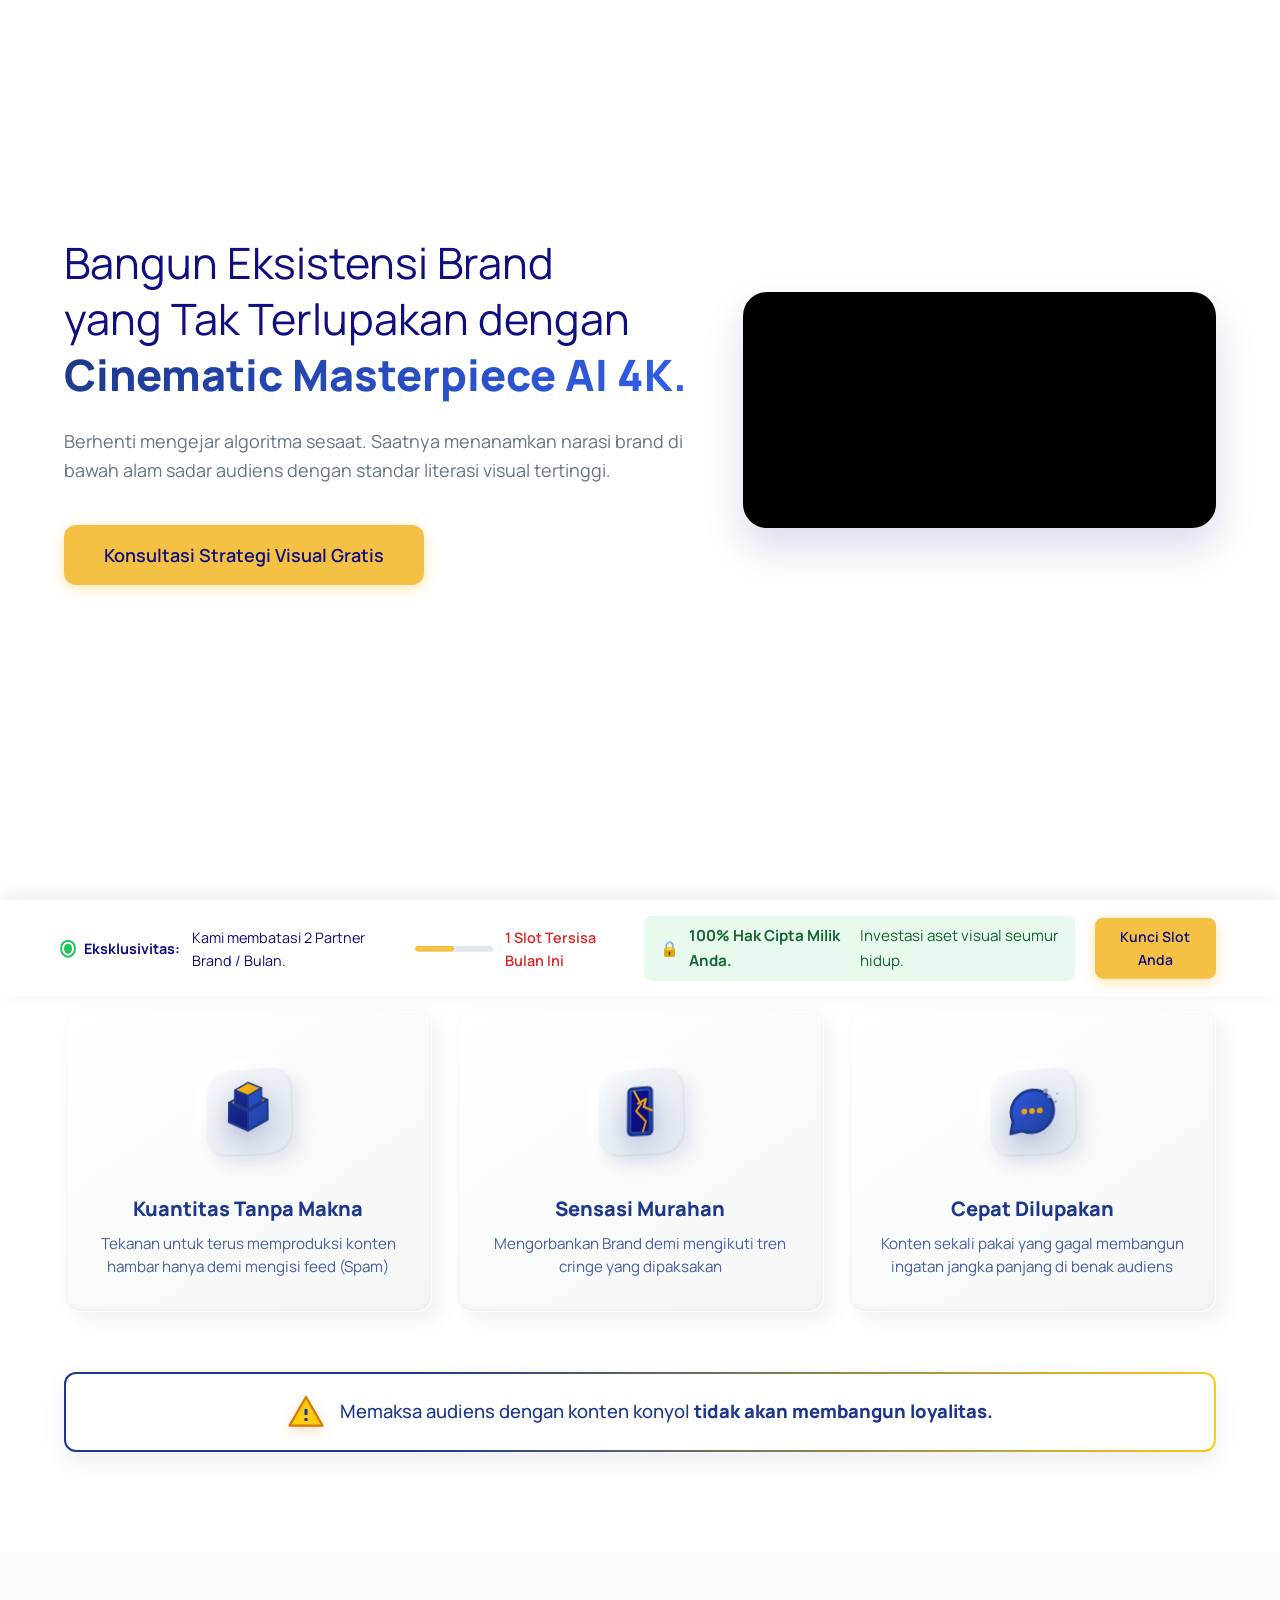
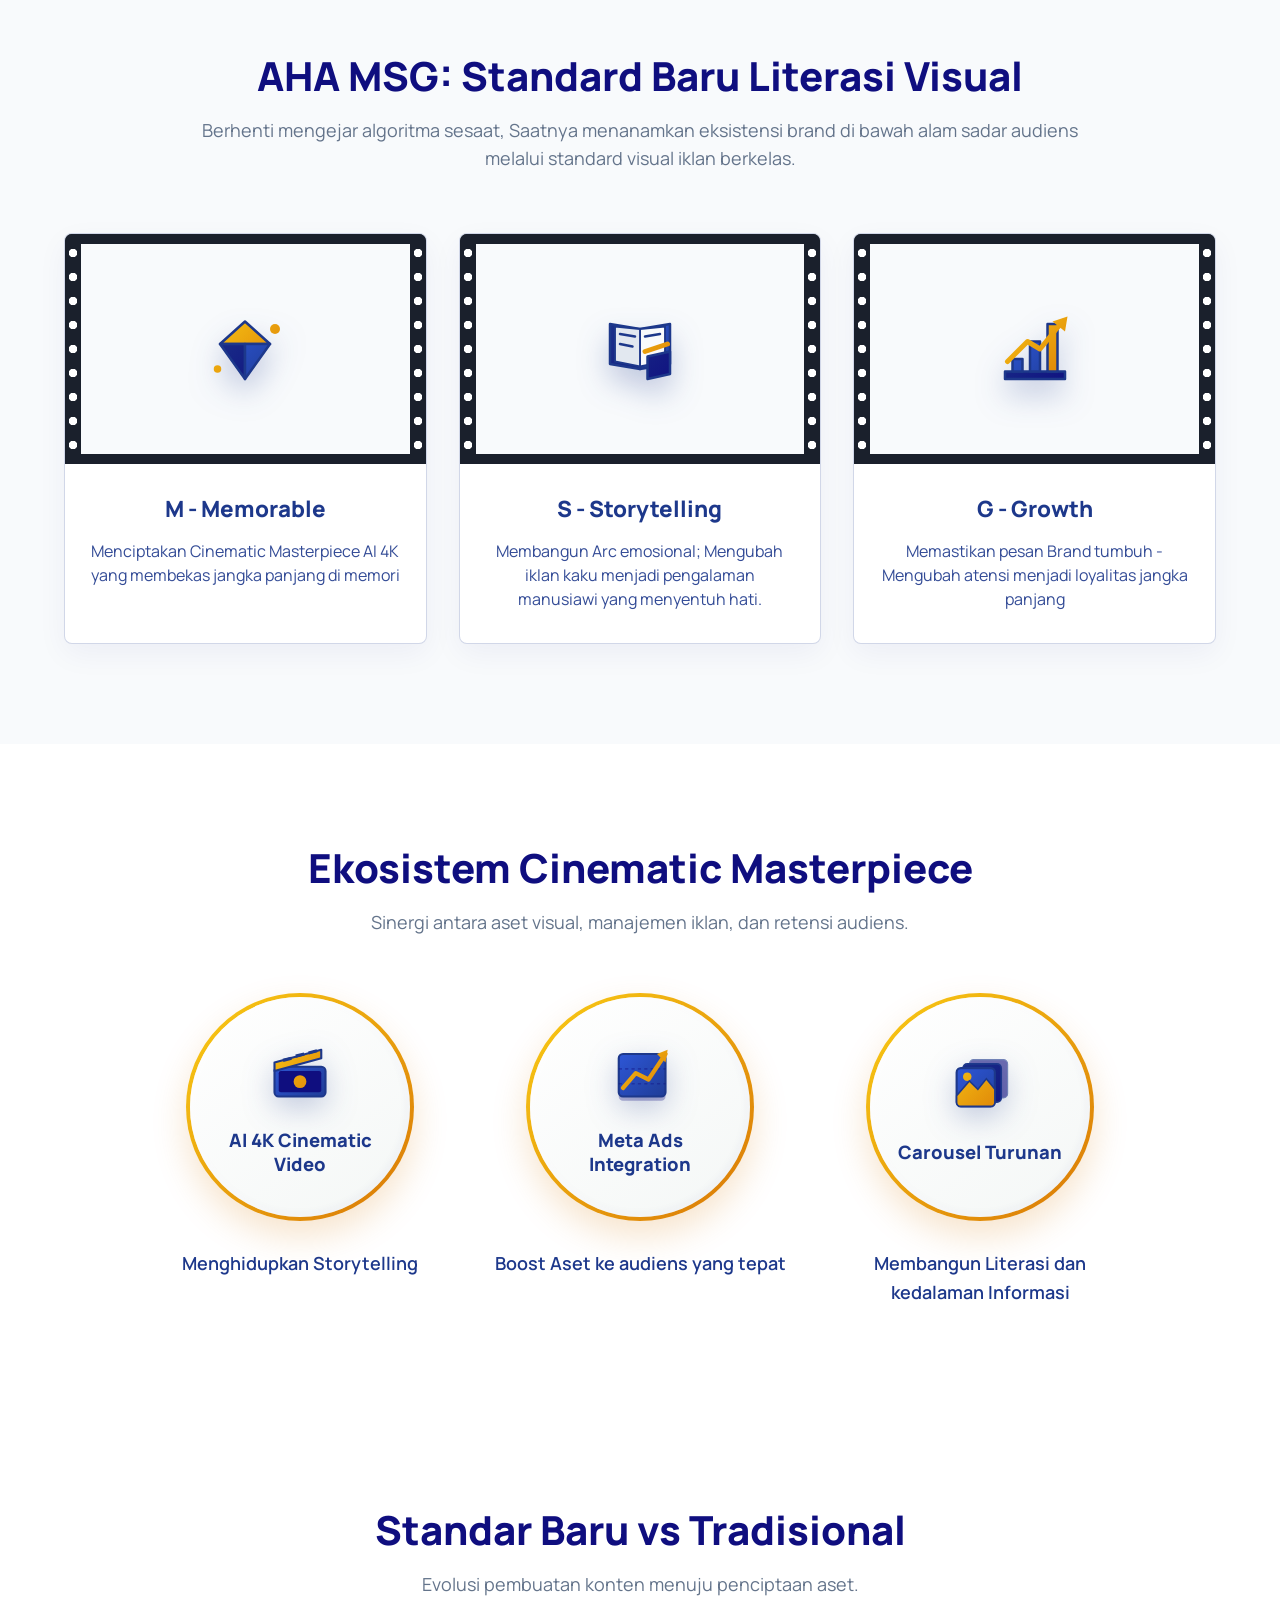
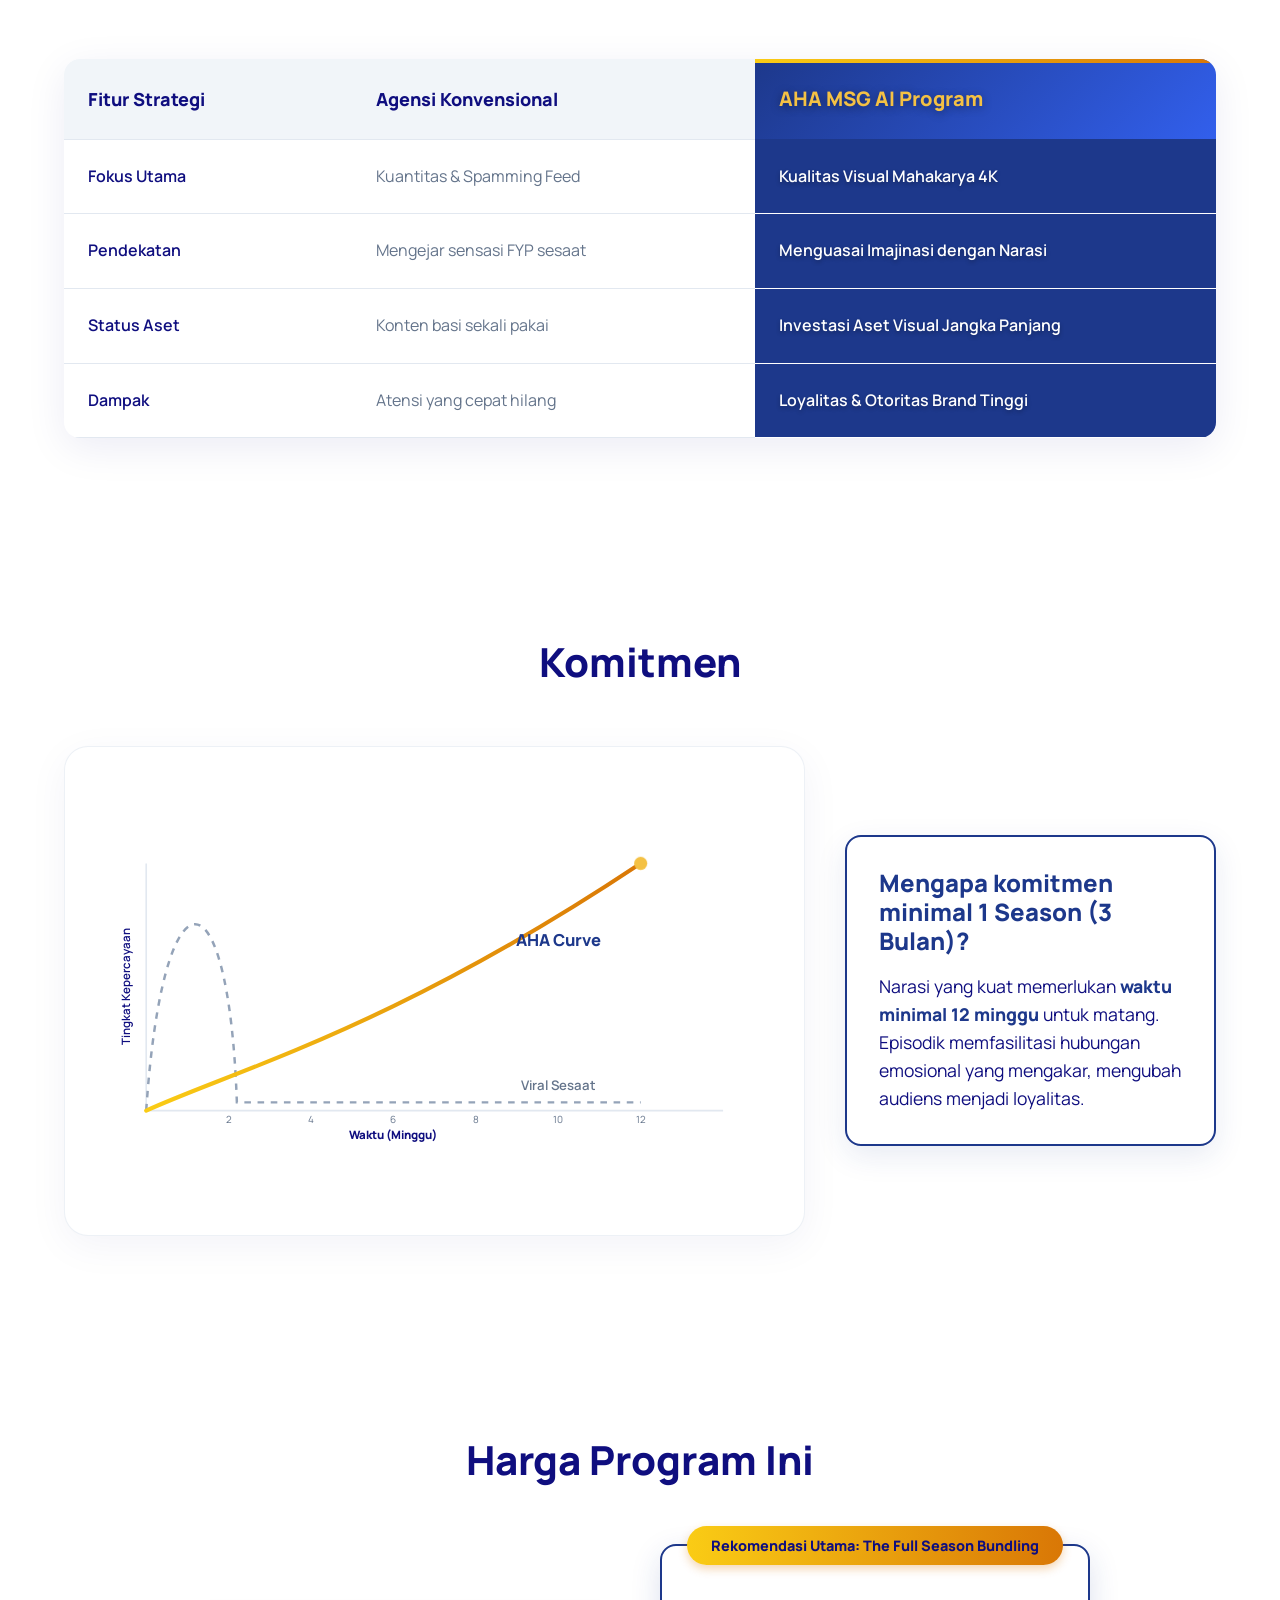
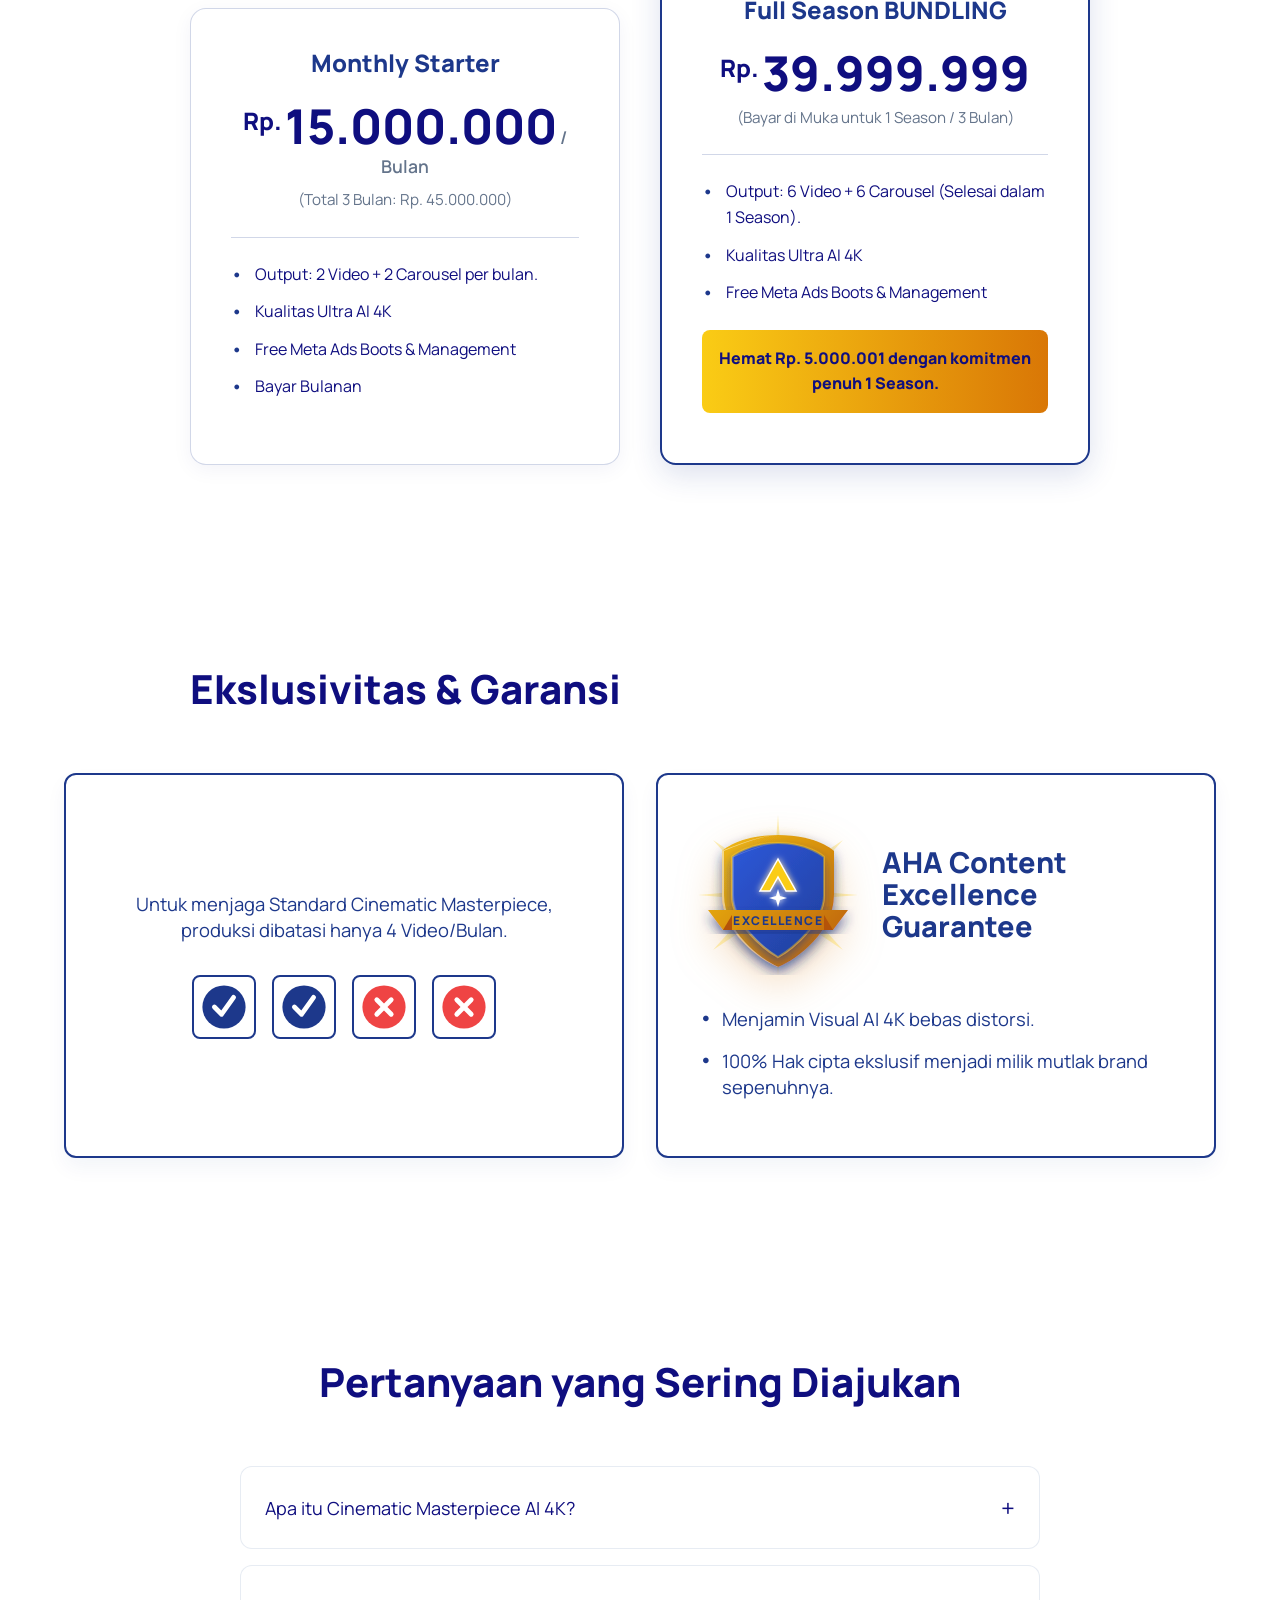
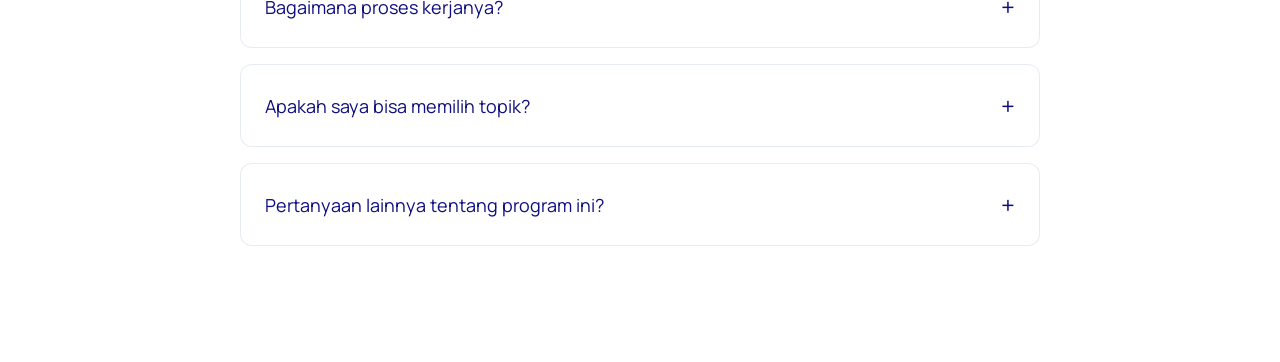
==== commit 35ebbc32: "Revert YouTube thumbnail logic to use local MP4 autoplay background" ====
--- a/index.html
+++ b/index.html
@@ -35,14 +35,11 @@
                 </div>
                 <div class="hero-visual reveal-left delay-1">
                     <div class="video-container">
-                        <a href="https://youtu.be/kEMGbOOdUYk" target="_blank" class="video-link">
-                            <img src="https://img.youtube.com/vi/kEMGbOOdUYk/maxresdefault.jpg" alt="AHA MSG Cinematic Masterpiece Thumbnail" class="hero-thumbnail">
-                            <div class="play-button-overlay">
-                                <svg width="32" height="32" viewBox="0 0 24 24" fill="var(--text-dark)">
-                                    <path d="M8 5V19L19 12L8 5Z"></path>
-                                </svg>
-                            </div>
-                        </a>
+                        <video autoplay loop muted playsinline class="inline-video">
+                            <source src="Hero.mp4" type="video/mp4">
+                            <!-- Fallback if video fails to load -->
+                            Browser Anda tidak mendukung pemutaran HTML5 video.
+                        </video>
                     </div>
                 </div>
             </div>
@@ -480,8 +477,7 @@
                 
                 <div class="guarantee-grid reveal-up delay-1">
                     <!-- Left Card: Kapasitas Optimal -->
-                    <div class="guarantee-card">
-                        <h3 class="guarantee-header text-center">Spesialis Kapasitas Optimal</h3>
+                    <div class="guarantee-card capacity-card">
                         <p class="capacity-desc text-center">Untuk menjaga Standard Cinematic Masterpiece, produksi dibatasi hanya 4 Video/Bulan.</p>
                         
                         <div class="capacity-boxes">
@@ -512,37 +508,64 @@
                                 </svg>
                             </div>
                         </div>
-
-                        <p class="capacity-alert text-center fw-800">
-                            Batas aman Operasional saat ini hanya <br>maksimal 2 Partner Brand / Bulan agar <br>pengerjaan sempurna.
-                        </p>
                     </div>
 
                     <!-- Right Card: Guarantee -->
                     <div class="guarantee-card guarantee-badge-card">
                         <div class="badge-header">
                             <div class="badge-svg">
-                                <svg viewBox="0 0 120 120" fill="none" xmlns="http://www.w3.org/2000/svg">
+                                <svg viewBox="0 0 160 160" fill="none" xmlns="http://www.w3.org/2000/svg" class="premium-badge-svg">
                                     <defs>
-                                        <linearGradient id="badgeGold" x1="0" y1="0" x2="120" y2="120" gradientUnits="userSpaceOnUse">
-                                            <stop stop-color="#FACC15"/><stop offset="1" stop-color="#D97706"/>
-                                        </linearGradient>
-                                        <linearGradient id="badgeBlue" x1="0" y1="0" x2="120" y2="120" gradientUnits="userSpaceOnUse">
+                                        <linearGradient id="shieldGold" x1="0" y1="0" x2="160" y2="160" gradientUnits="userSpaceOnUse">
+                                            <stop stop-color="#FACC15"/><stop offset="1" stop-color="#B45309"/>
+                                        </linearGradient>
+                                        <linearGradient id="shieldBlue" x1="0" y1="0" x2="160" y2="160" gradientUnits="userSpaceOnUse">
                                             <stop stop-color="#325FEC"/><stop offset="1" stop-color="#1D388B"/>
                                         </linearGradient>
+                                        <radialGradient id="glow" cx="50%" cy="50%" r="50%">
+                                            <stop stop-color="#FACC15" stop-opacity="0.5"/><stop offset="1" stop-color="#FACC15" stop-opacity="0"/>
+                                        </radialGradient>
+                                        <filter id="shadow" x="-20%" y="-20%" width="140%" height="140%">
+                                            <feDropShadow dx="0" dy="6" stdDeviation="6" flood-color="#1D388B" flood-opacity="0.6"/>
+                                        </filter>
+                                        <filter id="glow-filter" x="-20%" y="-20%" width="140%" height="140%">
+                                            <feGaussianBlur stdDeviation="3" result="blur" />
+                                            <feComposite in="SourceGraphic" in2="blur" operator="over"/>
+                                        </filter>
+                                        <clipPath id="shieldClip">
+                                            <path d="M80 20C120 20 136 36 136 36V80C136 116 100 144 80 152C60 144 24 116 24 80V36C24 36 40 20 80 20Z"/>
+                                        </clipPath>
                                     </defs>
-                                    <!-- Ribbon back -->
-                                    <path d="M10 80L30 65V90L10 80Z" fill="#B45309"/>
-                                    <path d="M110 80L90 65V90L110 80Z" fill="#B45309"/>
-                                    <!-- Medal Body -->
-                                    <circle cx="60" cy="50" r="40" fill="url(#badgeGold)"/>
-                                    <circle cx="60" cy="50" r="35" fill="#F8FAFC" stroke="#B45309" stroke-width="2" stroke-dasharray="3 4"/>
-                                    <circle cx="60" cy="50" r="28" fill="url(#badgeBlue)"/>
-                                    <!-- AHA A -->
-                                    <path d="M60 34L46 56H56L60 48L64 56H74L60 34Z" fill="#FACC15" stroke="#FFFFFF" stroke-width="1"/>
-                                    <path d="M52 50L60 34.5L68 50H52Z" fill="url(#badgeGold)"/>
-                                    <!-- Ribbon Front -->
-                                    <path d="M20 75H100L90 95H30L20 75Z" fill="url(#badgeGold)" stroke="#B45309" stroke-width="1"/>
+                                    
+                                    <!-- Starburst Halo -->
+                                    <g class="spin-slow">
+                                        <circle cx="80" cy="80" r="70" fill="url(#glow)"/>
+                                        <path d="M80 0L85 65L145 25L100 75L160 80L100 85L145 135L85 95L80 160L75 95L15 135L60 85L0 80L60 75L15 25L75 65Z" fill="#FACC15" opacity="0.3"/>
+                                    </g>
+
+                                    <!-- Outer Gold Shield -->
+                                    <path d="M80 20C120 20 136 36 136 36V80C136 116 100 144 80 152C60 144 24 116 24 80V36C24 36 40 20 80 20Z" fill="url(#shieldGold)" filter="url(#shadow)"/>
+                                    
+                                    <!-- Inner Blue Shield -->
+                                    <path d="M80 28C110 28 126 42 126 42V80C126 108 94 134 80 142C66 134 34 108 34 80V42C34 42 50 28 80 28Z" fill="url(#shieldBlue)" stroke="#FACC15" stroke-opacity="0.4" stroke-width="2" filter="url(#shadow)"/>
+
+                                    <!-- Left highlight (3D edge matching shieldClip) -->
+                                    <path d="M80 20C60 20 24 36 24 36V80C24 116 60 144 80 152H80.5C62.5 144 26 116 26 80V36C26 36 62 20 80.5 20H80Z" fill="#FFFFFF" opacity="0.5"/>
+                                    <path d="M80 28C66 28 34 42 34 42V80C34 108 66 134 80 142H80.5C68.5 134 36 108 36 80V42C36 42 68 28 80.5 28H80Z" fill="#FFFFFF" opacity="0.2"/>
+
+                                    <!-- Front Gold Ribbon Overlay -->
+                                    <path d="M10 95H150L135 115H25L10 95Z" fill="url(#shieldGold)" filter="url(#shadow)"/>
+                                    <path d="M25 115L34 100V115H25Z" fill="#B45309"/>
+                                    <path d="M135 115L126 100V115H135Z" fill="#B45309"/>
+
+                                    <!-- Core Brand A-Logo -->
+                                    <g filter="url(#glow-filter)">
+                                        <path d="M80 44L62 76H72L80 62L88 76H98L80 44Z" fill="#FACC15" stroke="#FFFFFF" stroke-width="1.5"/>
+                                        <path d="M80 92L82 85L89 83L82 81L80 74L78 81L71 83L78 85L80 92Z" fill="#FFFFFF"/>
+                                    </g>
+                                    
+                                    <!-- Ribbon Text Engraving -->
+                                    <text x="80" y="110" font-family="'Manrope', sans-serif" font-weight="800" font-size="12" fill="#1D388B" text-anchor="middle" letter-spacing="1.5">EXCELLENCE</text>
                                 </svg>
                             </div>
                             <h3 class="badge-title">AHA Content<br>Excellence<br>Guarantee</h3>
--- a/style.css
+++ b/style.css
@@ -178,59 +178,12 @@
   overflow: hidden;
   box-shadow: 0 20px 40px rgba(15, 14, 127, 0.15);
   background: #000;
-  position: relative;
-  padding-bottom: 56.25%; /* 16:9 Aspect Ratio */
-  height: 0;
-}
-
-.hero-thumbnail {
-  position: absolute;
-  top: 0;
-  left: 0;
+}
+
+.inline-video {
   width: 100%;
-  height: 100%;
-  object-fit: cover;
-  transition: transform 0.5s ease;
-}
-
-.video-link {
+  height: auto;
   display: block;
-  position: absolute;
-  top: 0; left: 0; width: 100%; height: 100%;
-}
-
-.video-link:hover .hero-thumbnail {
-  transform: scale(1.05);
-}
-
-.play-button-overlay {
-  position: absolute;
-  top: 50%;
-  left: 50%;
-  transform: translate(-50%, -50%);
-  width: 80px;
-  height: 80px;
-  background: rgba(250, 204, 21, 0.9);
-  border-radius: 50%;
-  display: flex;
-  align-items: center;
-  justify-content: center;
-  box-shadow: 0 10px 30px rgba(0, 0, 0, 0.3);
-  transition: all 0.3s ease;
-  z-index: 2;
-  cursor: pointer;
-}
-
-.play-button-overlay svg {
-  margin-left: 4px; /* Optical centering for play triangle */
-  width: 36px;
-  height: 36px;
-}
-
-.video-link:hover .play-button-overlay {
-  background: #FACC15;
-  transform: translate(-50%, -50%) scale(1.1);
-  box-shadow: 0 15px 40px rgba(250, 204, 21, 0.5);
 }
 
 /* --- Sections Common --- */
@@ -903,6 +856,10 @@
   flex-direction: column;
 }
 
+.capacity-card {
+  justify-content: center;
+}
+
 .guarantee-header {
   font-size: 1.5rem;
   font-weight: 800;
@@ -921,7 +878,6 @@
   display: flex;
   justify-content: center;
   gap: 16px;
-  margin-bottom: 32px;
 }
 
 .cap-box {
@@ -953,11 +909,36 @@
   margin-bottom: 32px;
 }
 
+.guarantee-badge-card:hover .badge-svg {
+  transform: translateY(-8px) scale(1.05);
+  filter: drop-shadow(0 20px 30px rgba(217, 119, 6, 0.4));
+}
+
+.guarantee-badge-card:hover .spin-slow {
+  animation: spin 3s linear infinite;
+}
+
 .badge-svg {
-  width: 140px;
-  height: 140px;
+  width: 160px;
+  height: 160px;
   flex-shrink: 0;
   filter: drop-shadow(0 15px 20px rgba(217, 119, 6, 0.25));
+  transition: all 0.5s cubic-bezier(0.175, 0.885, 0.32, 1.275);
+}
+
+.premium-badge-svg {
+  width: 100%;
+  height: 100%;
+}
+
+.spin-slow {
+  animation: spin 15s linear infinite;
+  transform-origin: 80px 80px;
+}
+
+@keyframes spin {
+  from { transform: rotate(0deg); }
+  to { transform: rotate(360deg); }
 }
 
 .badge-title {
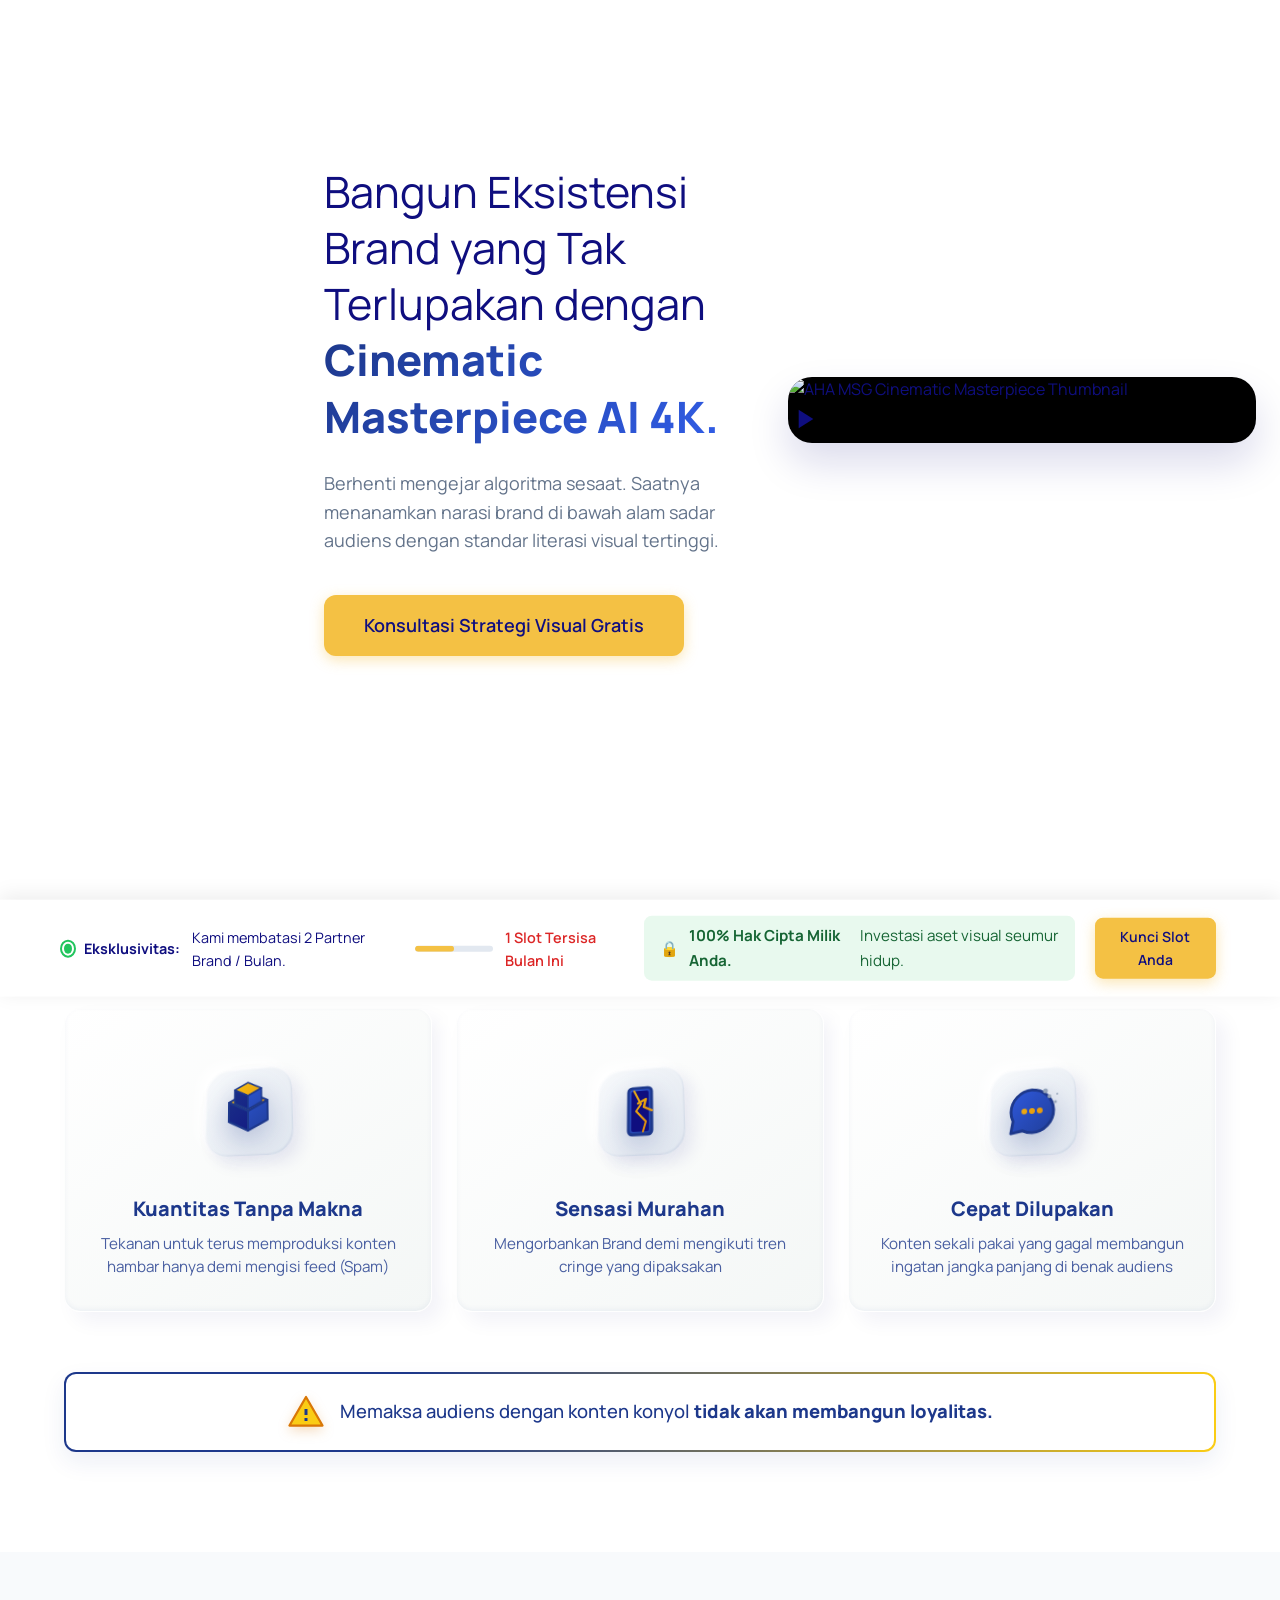
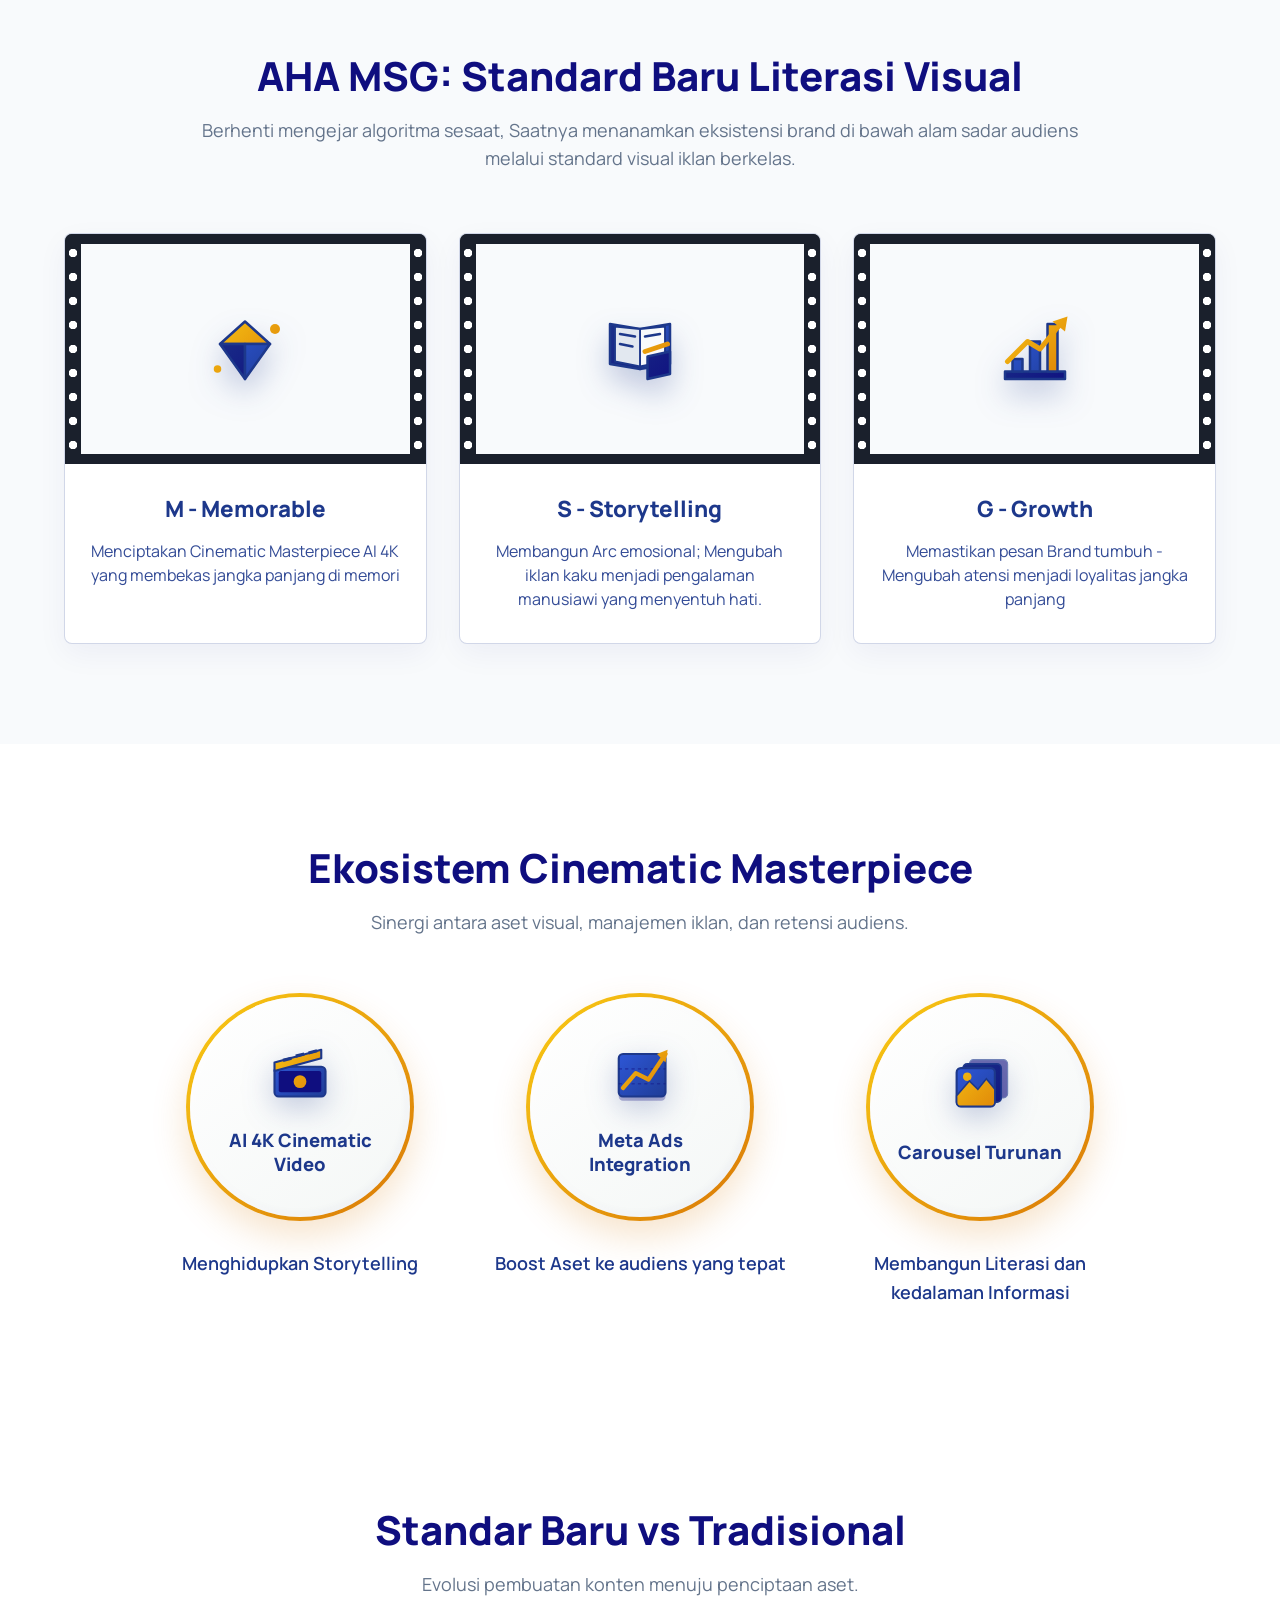
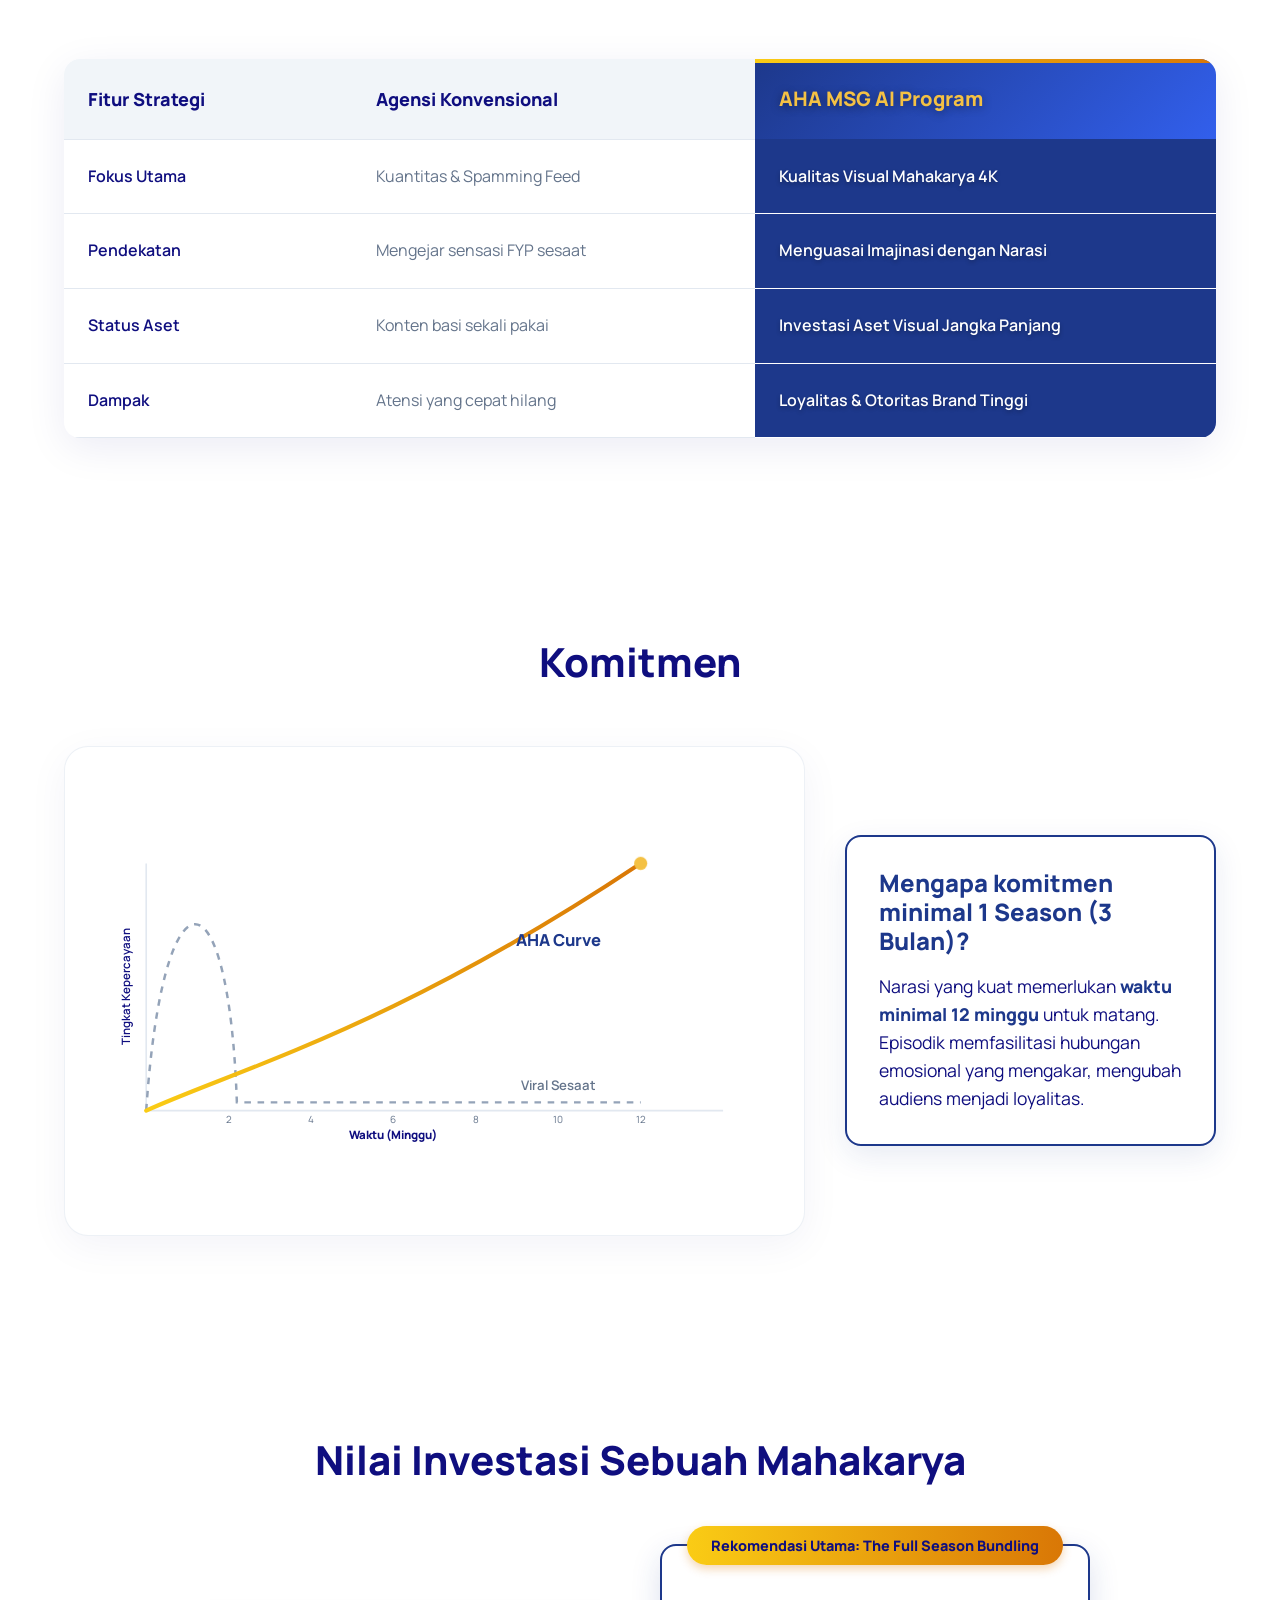
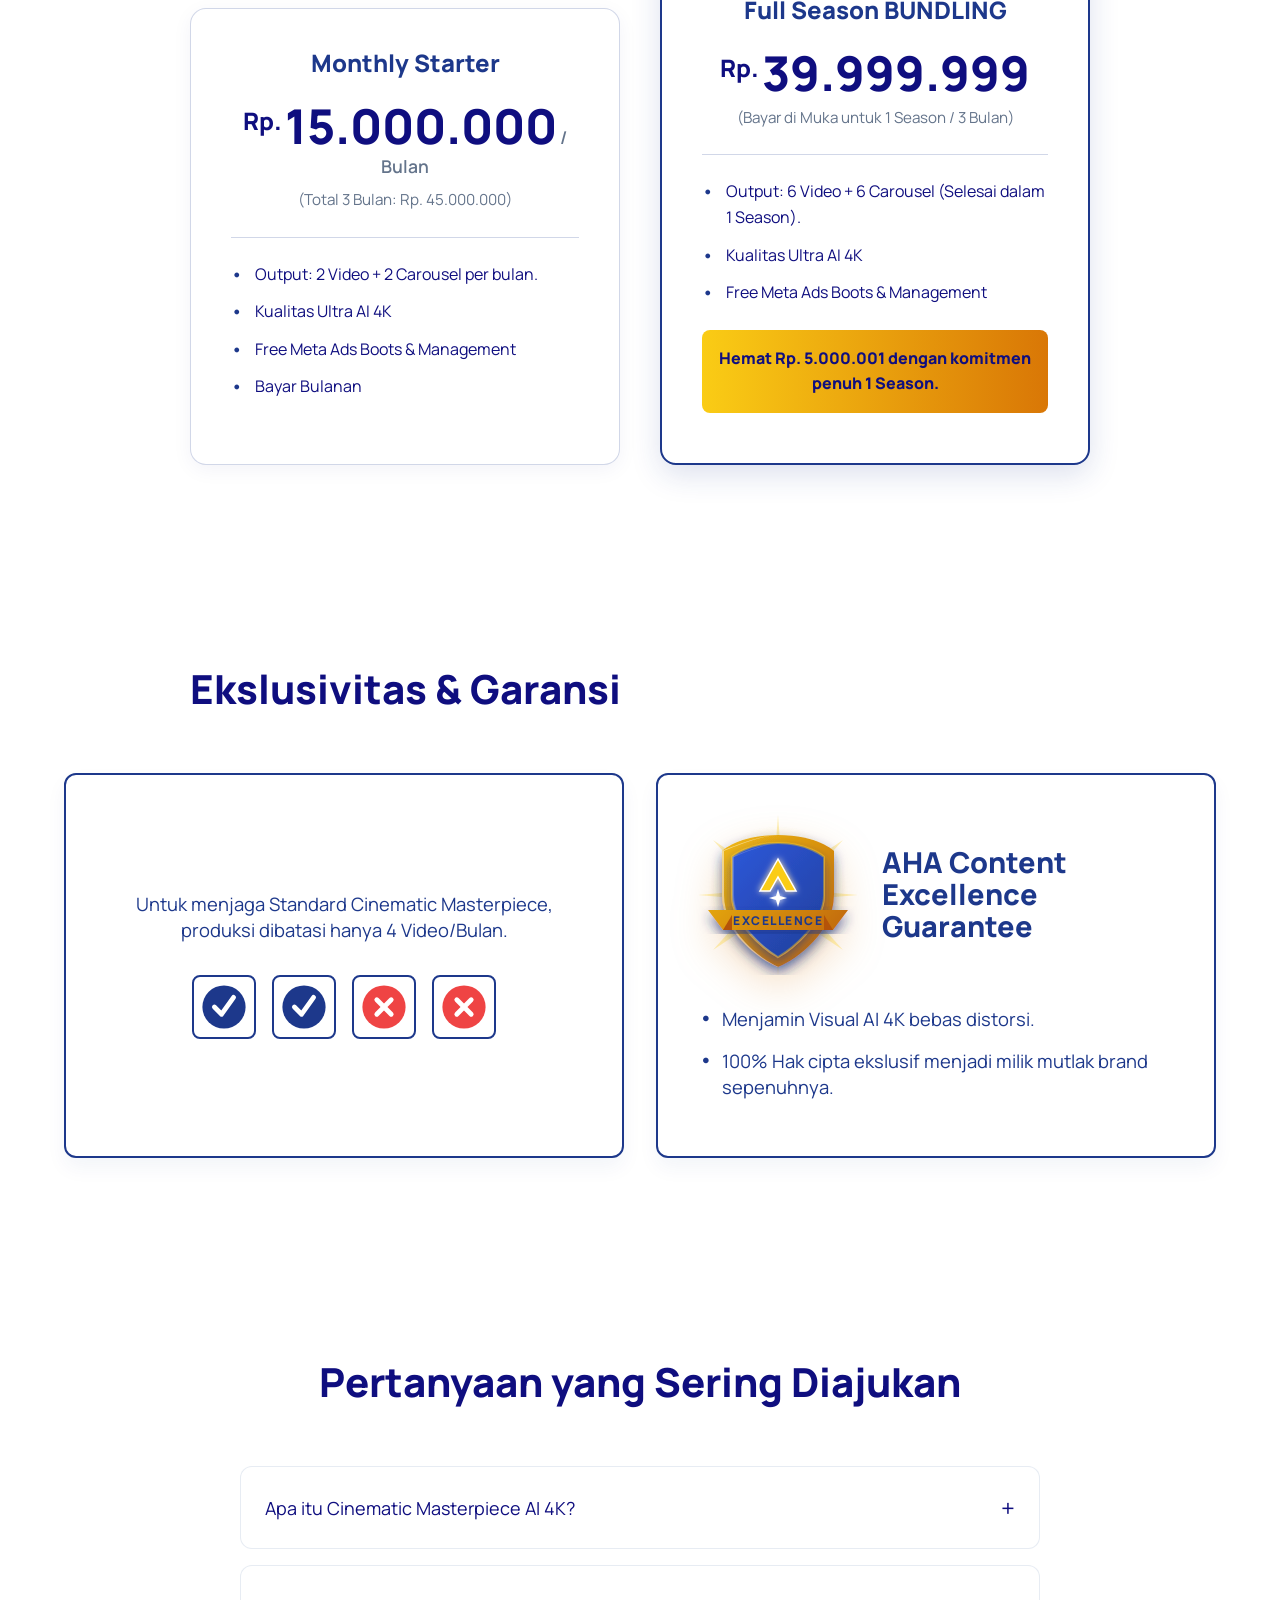
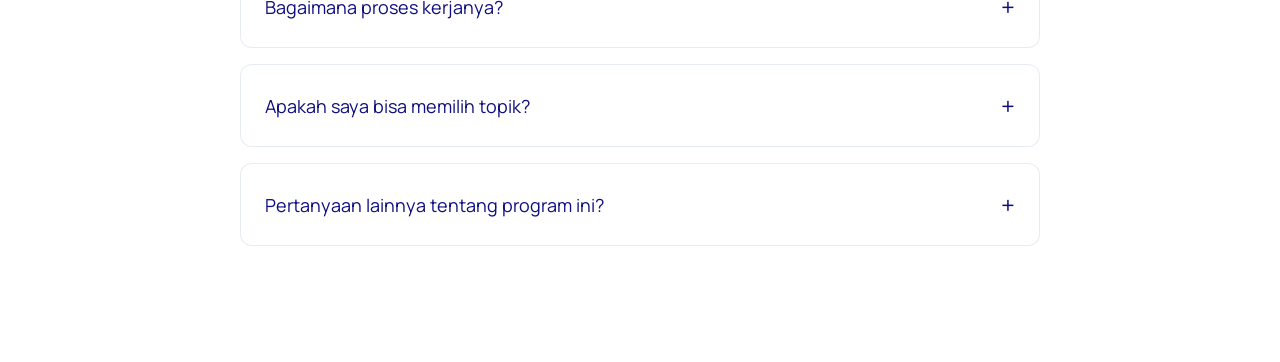
==== commit 12dfae70: "Update pricing section title to a premium hook 'Nilai Investasi Sebuah Mahakarya'" ====
--- a/index.html
+++ b/index.html
@@ -20,6 +20,11 @@
     <main>
         <!-- Hero Section (Redesigned matching wireframe: Split Layout) -->
         <section class="hero" id="home">
+            <video autoplay loop muted playsinline class="hero-bg-video">
+                <source src="hero4.mp4" type="video/mp4">
+            </video>
+            <div class="hero-bg-overlay"></div>
+            <div class="hero-bg"></div>
             <div class="container hero-split">
                 <div class="hero-text-content reveal-text">
                     <h1 class="hero-title fw-regular">
@@ -35,11 +40,14 @@
                 </div>
                 <div class="hero-visual reveal-left delay-1">
                     <div class="video-container">
-                        <video autoplay loop muted playsinline class="inline-video">
-                            <source src="Hero.mp4" type="video/mp4">
-                            <!-- Fallback if video fails to load -->
-                            Browser Anda tidak mendukung pemutaran HTML5 video.
-                        </video>
+                        <a href="https://youtu.be/kEMGbOOdUYk" target="_blank" class="video-link">
+                            <img src="https://img.youtube.com/vi/kEMGbOOdUYk/maxresdefault.jpg" alt="AHA MSG Cinematic Masterpiece Thumbnail" class="hero-thumbnail">
+                            <div class="play-button-overlay">
+                                <svg width="32" height="32" viewBox="0 0 24 24" fill="var(--text-dark)">
+                                    <path d="M8 5V19L19 12L8 5Z"></path>
+                                </svg>
+                            </div>
+                        </a>
                     </div>
                 </div>
             </div>
@@ -424,7 +432,7 @@
         <section class="section pricing" id="harga">
             <div class="container">
                 <div class="section-header reveal-up">
-                    <h2 class="section-title">Harga Program Ini</h2>
+                    <h2 class="section-title">Nilai Investasi Sebuah Mahakarya</h2>
                 </div>
                 
                 <div class="pricing-grid reveal-up delay-1">
--- a/style.css
+++ b/style.css
@@ -124,7 +124,7 @@
 
 .hero-split {
   display: grid;
-  grid-template-columns: 1.15fr 0.85fr;
+  grid-template-columns: 0.95fr 1.05fr;
   gap: 40px;
   align-items: center;
 }
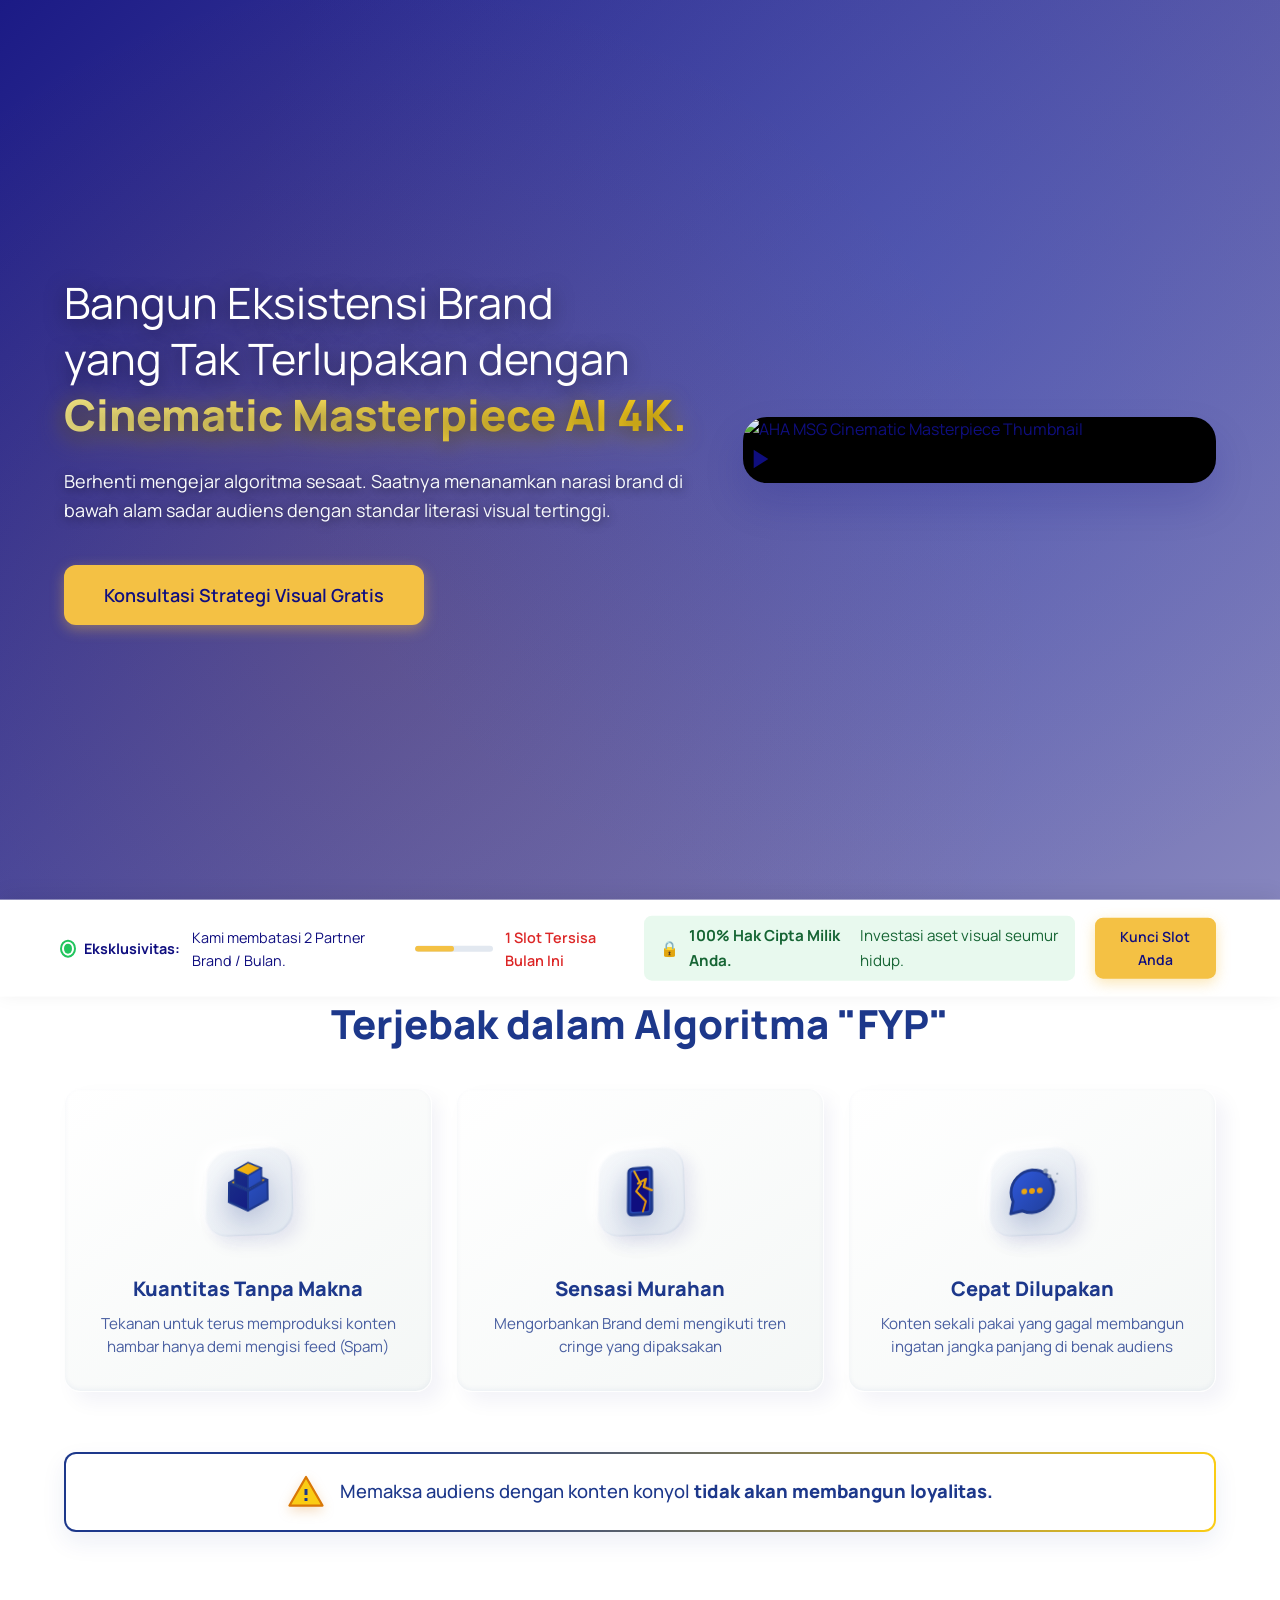
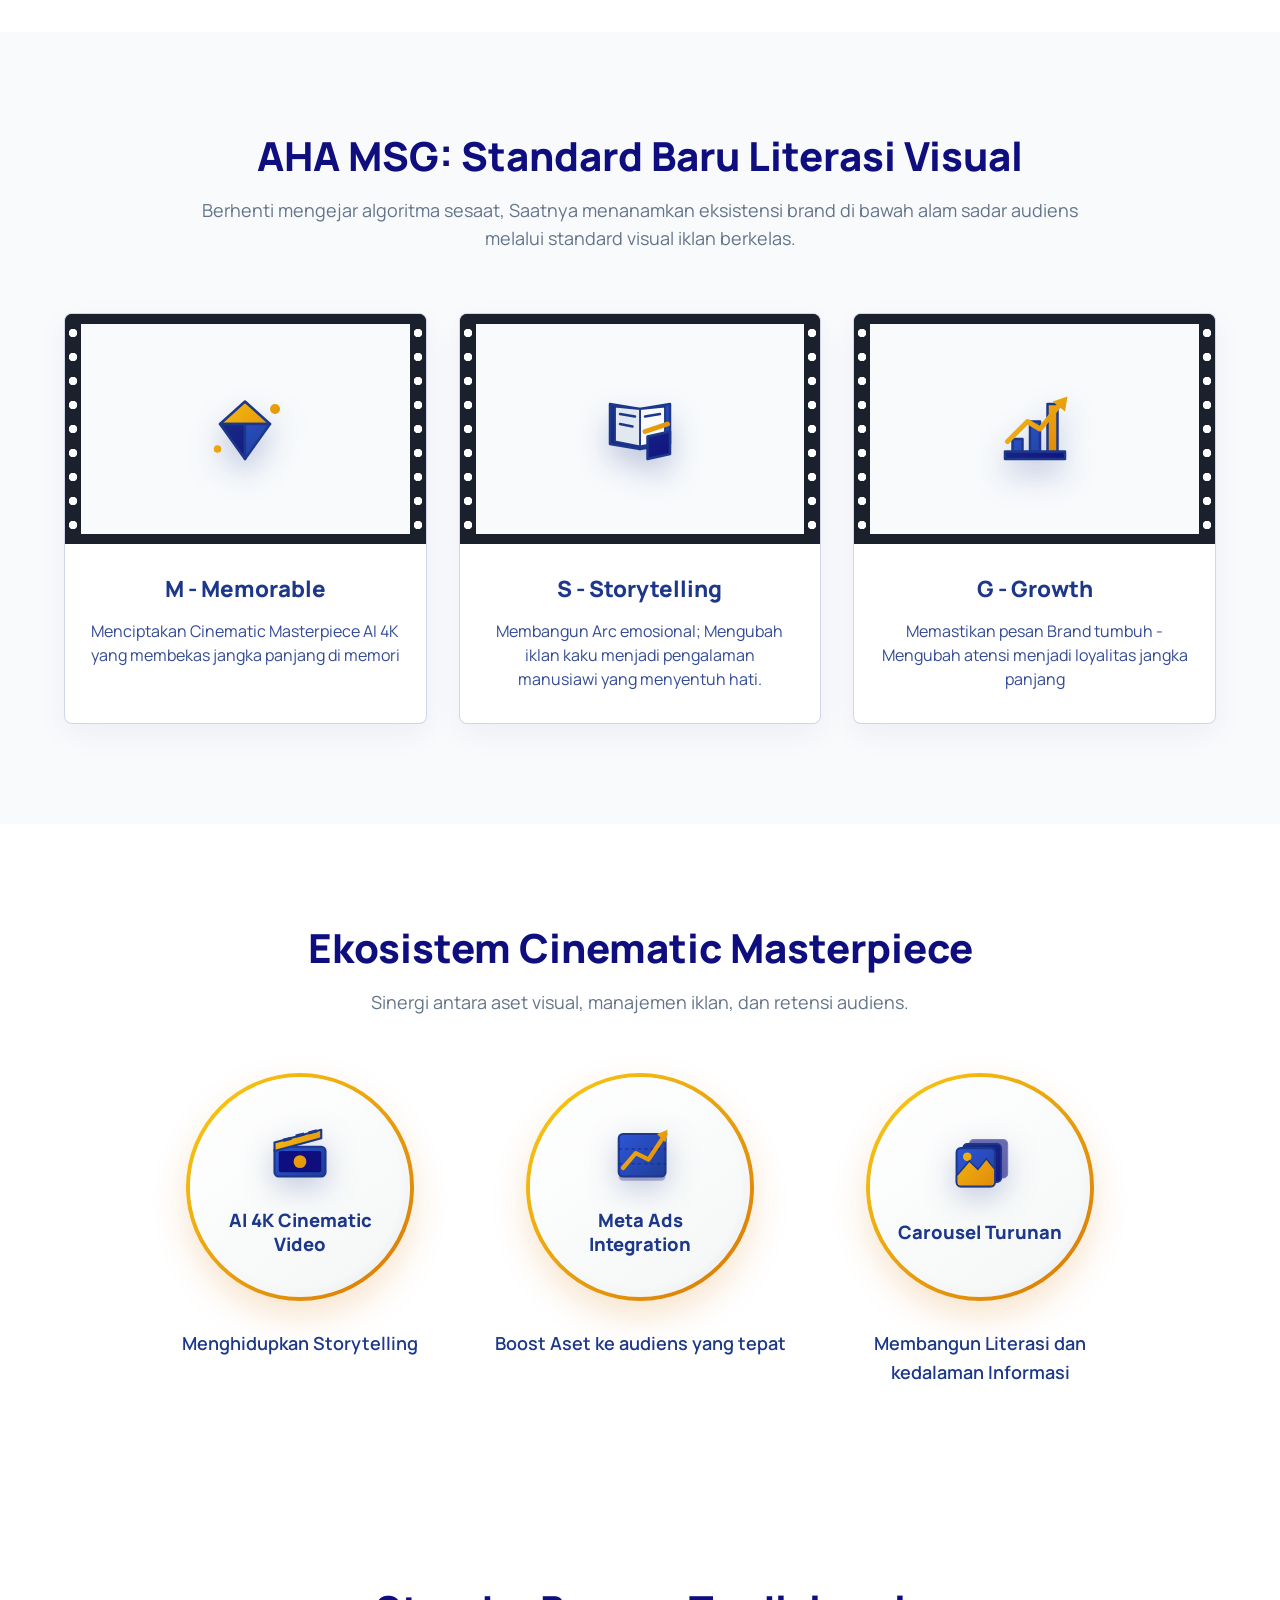
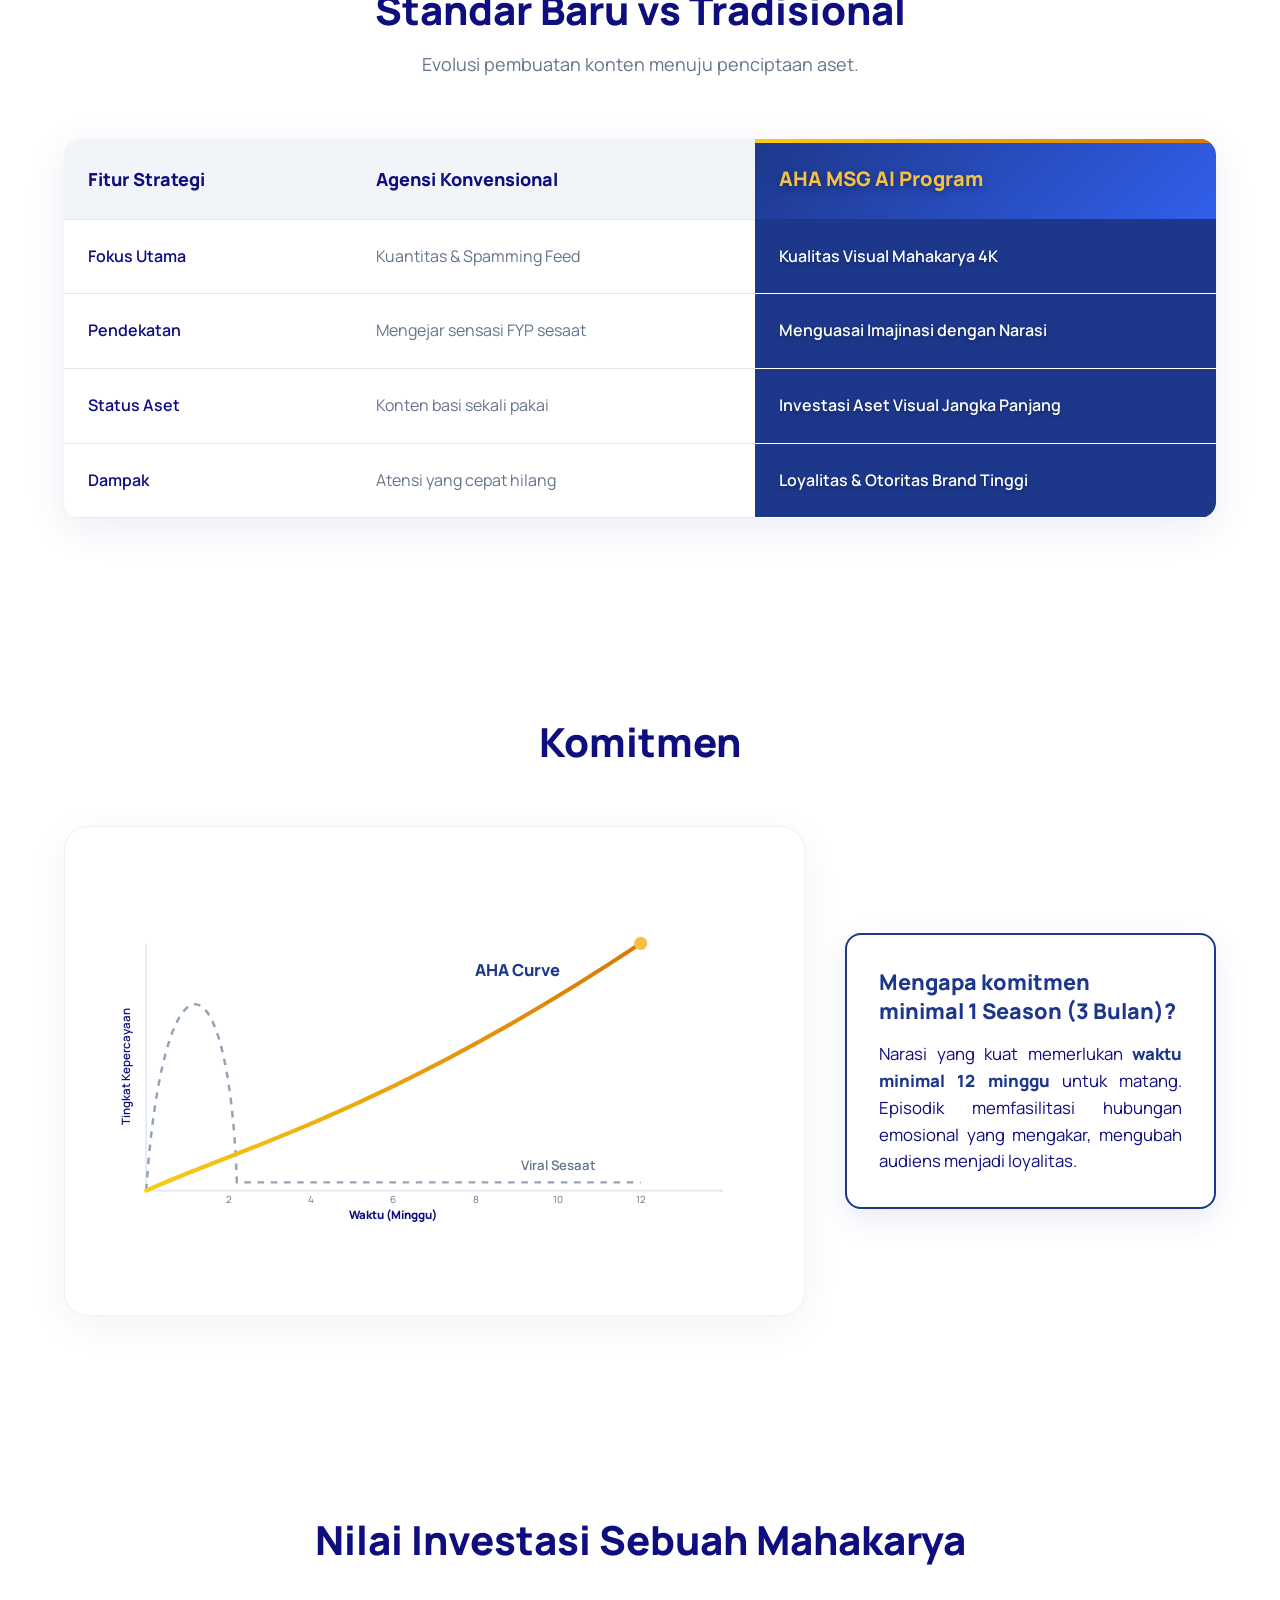
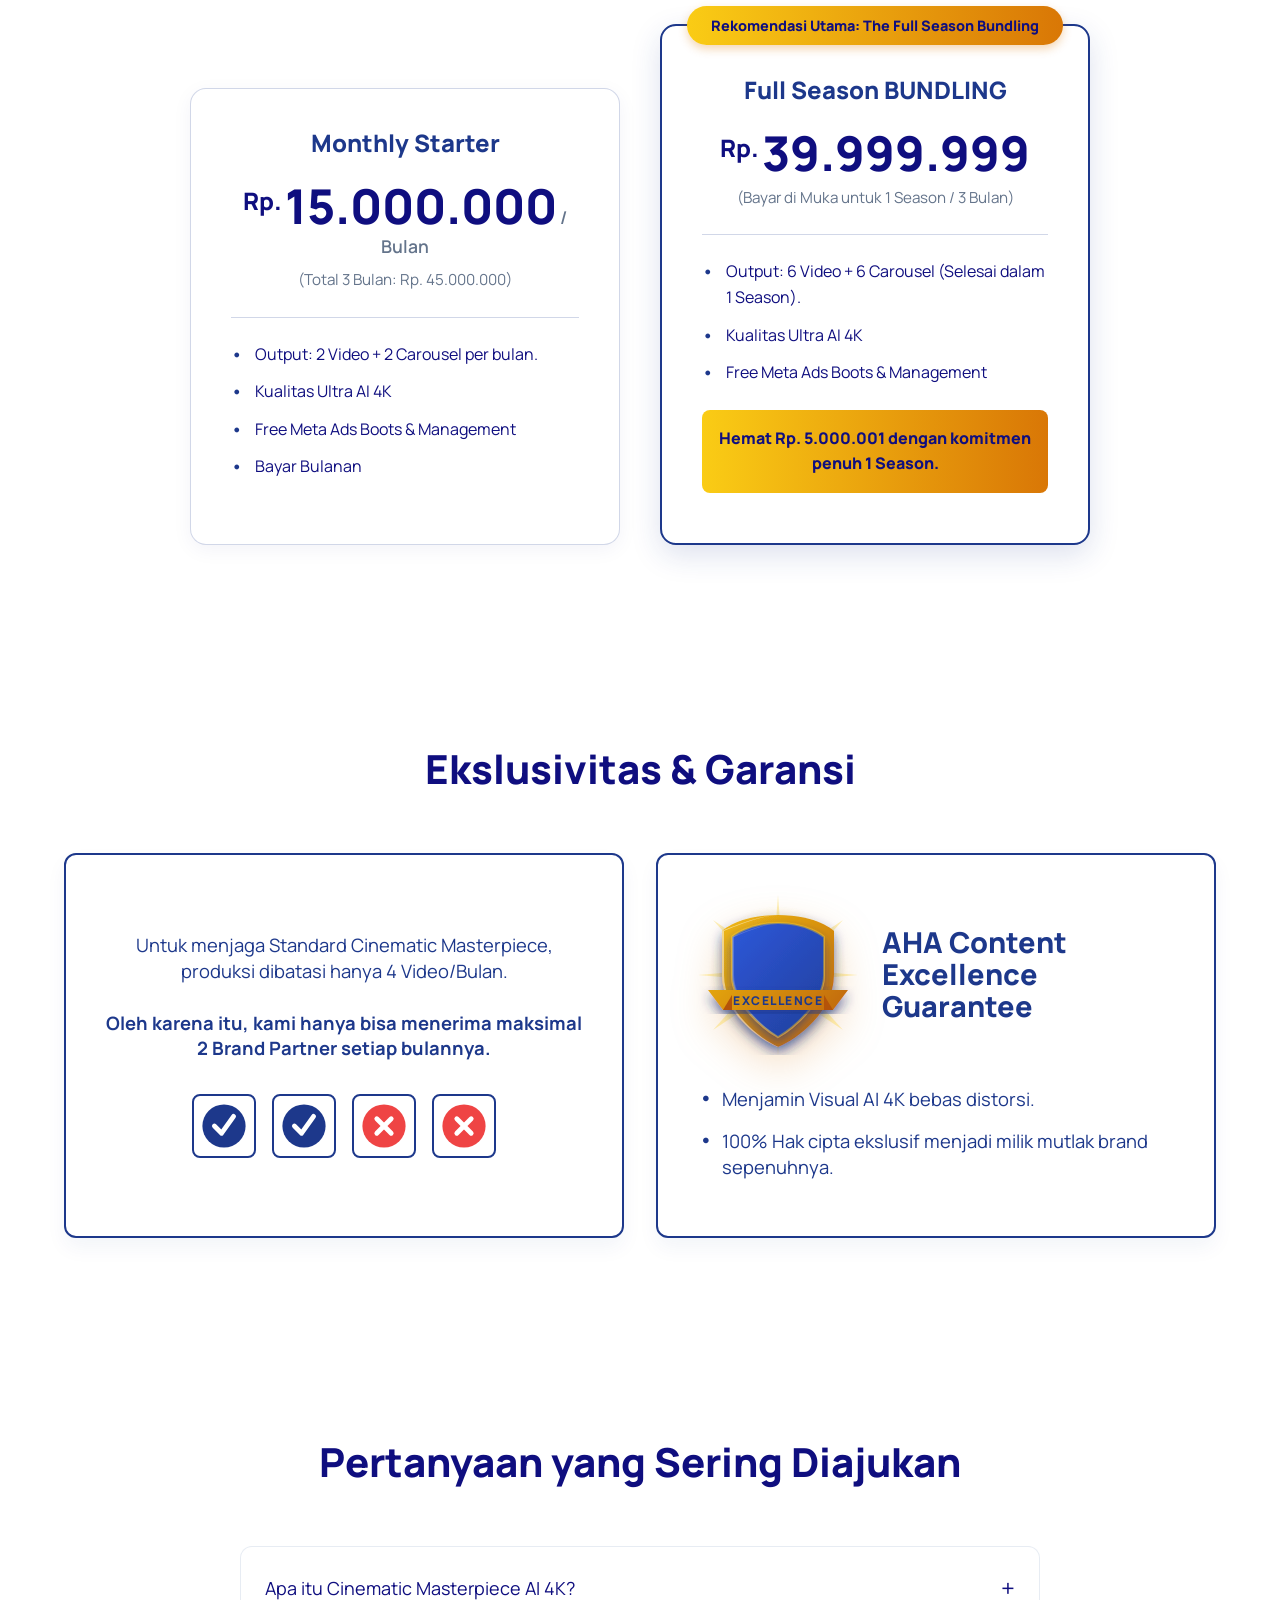
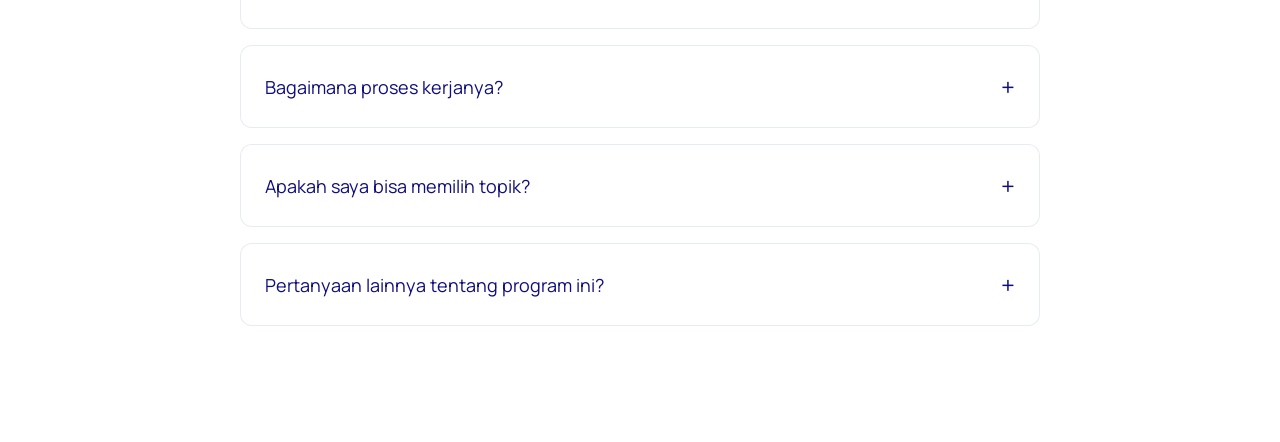
==== commit 38847478: "Refine hero and guarantee section typography, layout alignments, and SVG visuals" ====
--- a/index.html
+++ b/index.html
@@ -408,7 +408,7 @@
                             <!-- Path: Narasi Episodik (AHA Curve - Blue Gradient) -->
                             <path id="pathAHA" d="M 50 350 C 160 300, 350 250, 650 50" fill="none" class="path-aha" stroke="url(#ahaGradient)" stroke-width="5" stroke-linecap="round"/>
                             <circle cx="650" cy="50" r="8" fill="#F4C144" class="aha-curve-dot" />
-                            <text x="550" y="150" fill="#1D388B" font-size="20" font-weight="800" text-anchor="middle">AHA Curve</text>
+                            <text x="500" y="90" fill="#1D388B" font-size="20" font-weight="800" text-anchor="middle">AHA Curve</text>
 
                             <!-- Gradient Def -->
                             <defs>
@@ -486,7 +486,7 @@
                 <div class="guarantee-grid reveal-up delay-1">
                     <!-- Left Card: Kapasitas Optimal -->
                     <div class="guarantee-card capacity-card">
-                        <p class="capacity-desc text-center">Untuk menjaga Standard Cinematic Masterpiece, produksi dibatasi hanya 4 Video/Bulan.</p>
+                        <p class="capacity-desc text-center">Untuk menjaga Standard Cinematic Masterpiece, produksi dibatasi hanya 4 Video/Bulan.<br><br><strong>Oleh karena itu, kami hanya bisa menerima maksimal 2 Brand Partner setiap bulannya.</strong></p>
                         
                         <div class="capacity-boxes">
                             <div class="cap-box check">
@@ -566,12 +566,7 @@
                                     <path d="M25 115L34 100V115H25Z" fill="#B45309"/>
                                     <path d="M135 115L126 100V115H135Z" fill="#B45309"/>
 
-                                    <!-- Core Brand A-Logo -->
-                                    <g filter="url(#glow-filter)">
-                                        <path d="M80 44L62 76H72L80 62L88 76H98L80 44Z" fill="#FACC15" stroke="#FFFFFF" stroke-width="1.5"/>
-                                        <path d="M80 92L82 85L89 83L82 81L80 74L78 81L71 83L78 85L80 92Z" fill="#FFFFFF"/>
-                                    </g>
-                                    
+
                                     <!-- Ribbon Text Engraving -->
                                     <text x="80" y="110" font-family="'Manrope', sans-serif" font-weight="800" font-size="12" fill="#1D388B" text-anchor="middle" letter-spacing="1.5">EXCELLENCE</text>
                                 </svg>
--- a/style.css
+++ b/style.css
@@ -124,7 +124,7 @@
 
 .hero-split {
   display: grid;
-  grid-template-columns: 0.95fr 1.05fr;
+  grid-template-columns: 1.15fr 0.85fr;
   gap: 40px;
   align-items: center;
 }
@@ -654,7 +654,9 @@
 }
 
 .komitmen-title {
-  font-size: 1.5rem;
+  font-size: 1.35rem;
+  line-height: 1.35;
+  text-wrap: balance;
   color: var(--primary-start);
   margin-bottom: 16px;
   font-weight: 800;
@@ -662,7 +664,9 @@
 
 .komitmen-desc {
   color: var(--text-dark);
-  font-size: 1.1rem;
+  font-size: 1.05rem;
+  line-height: 1.6;
+  text-align: justify;
 }
 
 .komitmen-desc strong {
@@ -837,7 +841,7 @@
 }
 
 .guarantee .section-title {
-  text-align: left;
+  text-align: center;
 }
 
 .guarantee-grid {
@@ -1192,3 +1196,61 @@
   .faq-question { padding: 20px; font-size: 1rem; }
   .faq-answer p { padding: 0 20px 20px 20px; }
 }
+
+/* --- Hero Video Background Overrides --- */
+.hero {
+  position: relative;
+  min-height: 100vh;
+  display: flex;
+  align-items: center;
+}
+
+.hero-bg {
+  position: absolute;
+  top: 0; left: 0; width: 100%; height: 100%;
+  z-index: 2;
+  background: radial-gradient(circle at 70% 30%, rgba(50, 95, 236, 0.15) 0%, transparent 60%),
+              radial-gradient(circle at 30% 70%, rgba(217, 119, 6, 0.1) 0%, transparent 60%);
+}
+
+.hero-bg-video {
+  position: absolute;
+  top: 0; left: 0; width: 100%; height: 100%;
+  object-fit: cover;
+  z-index: 0;
+}
+
+.hero-bg-overlay {
+  position: absolute;
+  top: 0; left: 0; width: 100%; height: 100%;
+  background: linear-gradient(135deg, rgba(15, 14, 127, 0.95) 0%, rgba(15, 14, 127, 0.5) 100%);
+  z-index: 1;
+}
+
+
+/* --- Teks & Z-Index Hero Overrides --- */
+.hero-split {
+  position: relative;
+  z-index: 10;
+}
+
+.hero-title {
+  color: #FFFFFF !important;
+  text-shadow: 0 4px 20px rgba(0,0,0,0.5);
+}
+
+.hero-title .gradient-text {
+  background: linear-gradient(90deg, #FEF08A, #FACC15);
+  -webkit-background-clip: text;
+  -webkit-text-fill-color: transparent;
+  filter: drop-shadow(0 4px 12px rgba(250, 204, 21, 0.4));
+}
+
+.hero-subtitle {
+  color: #F8FAFC !important;
+  text-shadow: 0 2px 10px rgba(0,0,0,0.5);
+}
+
+.hero-eyebrow {
+  color: #FACC15 !important;
+}
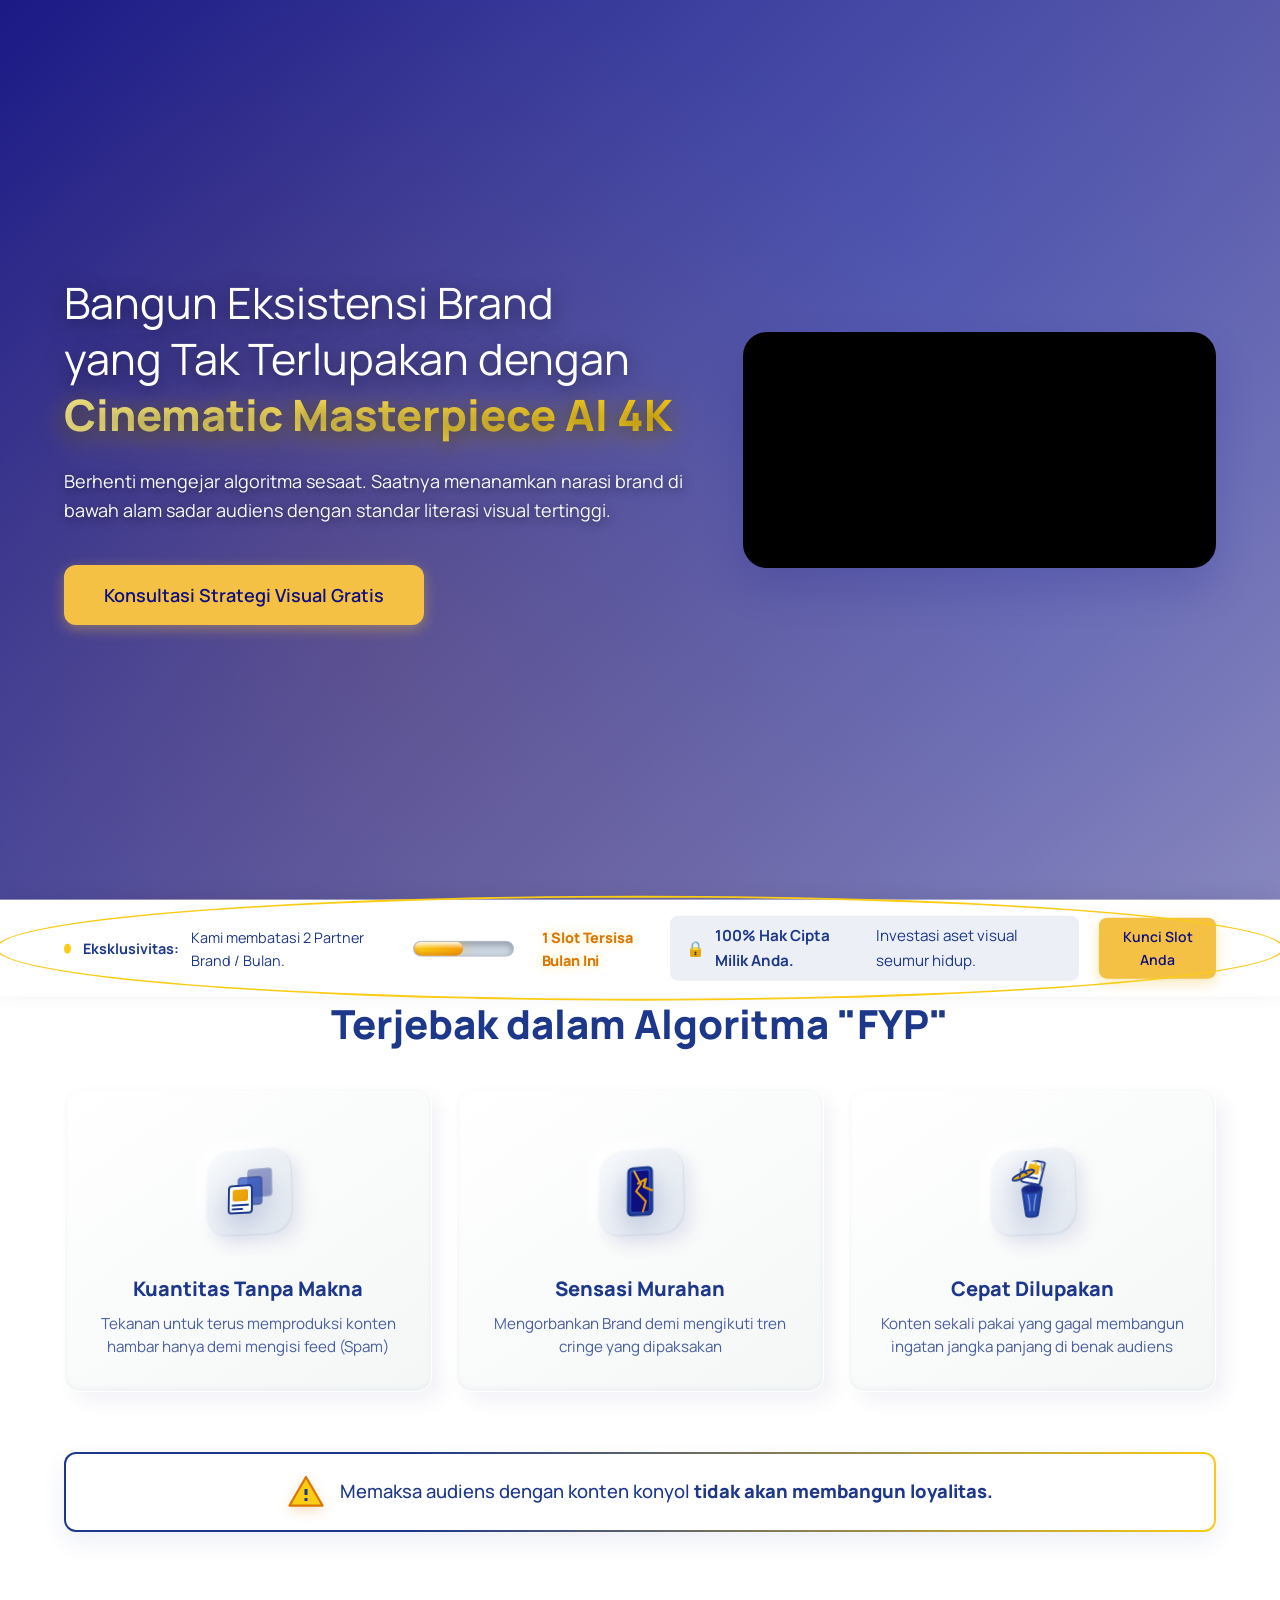
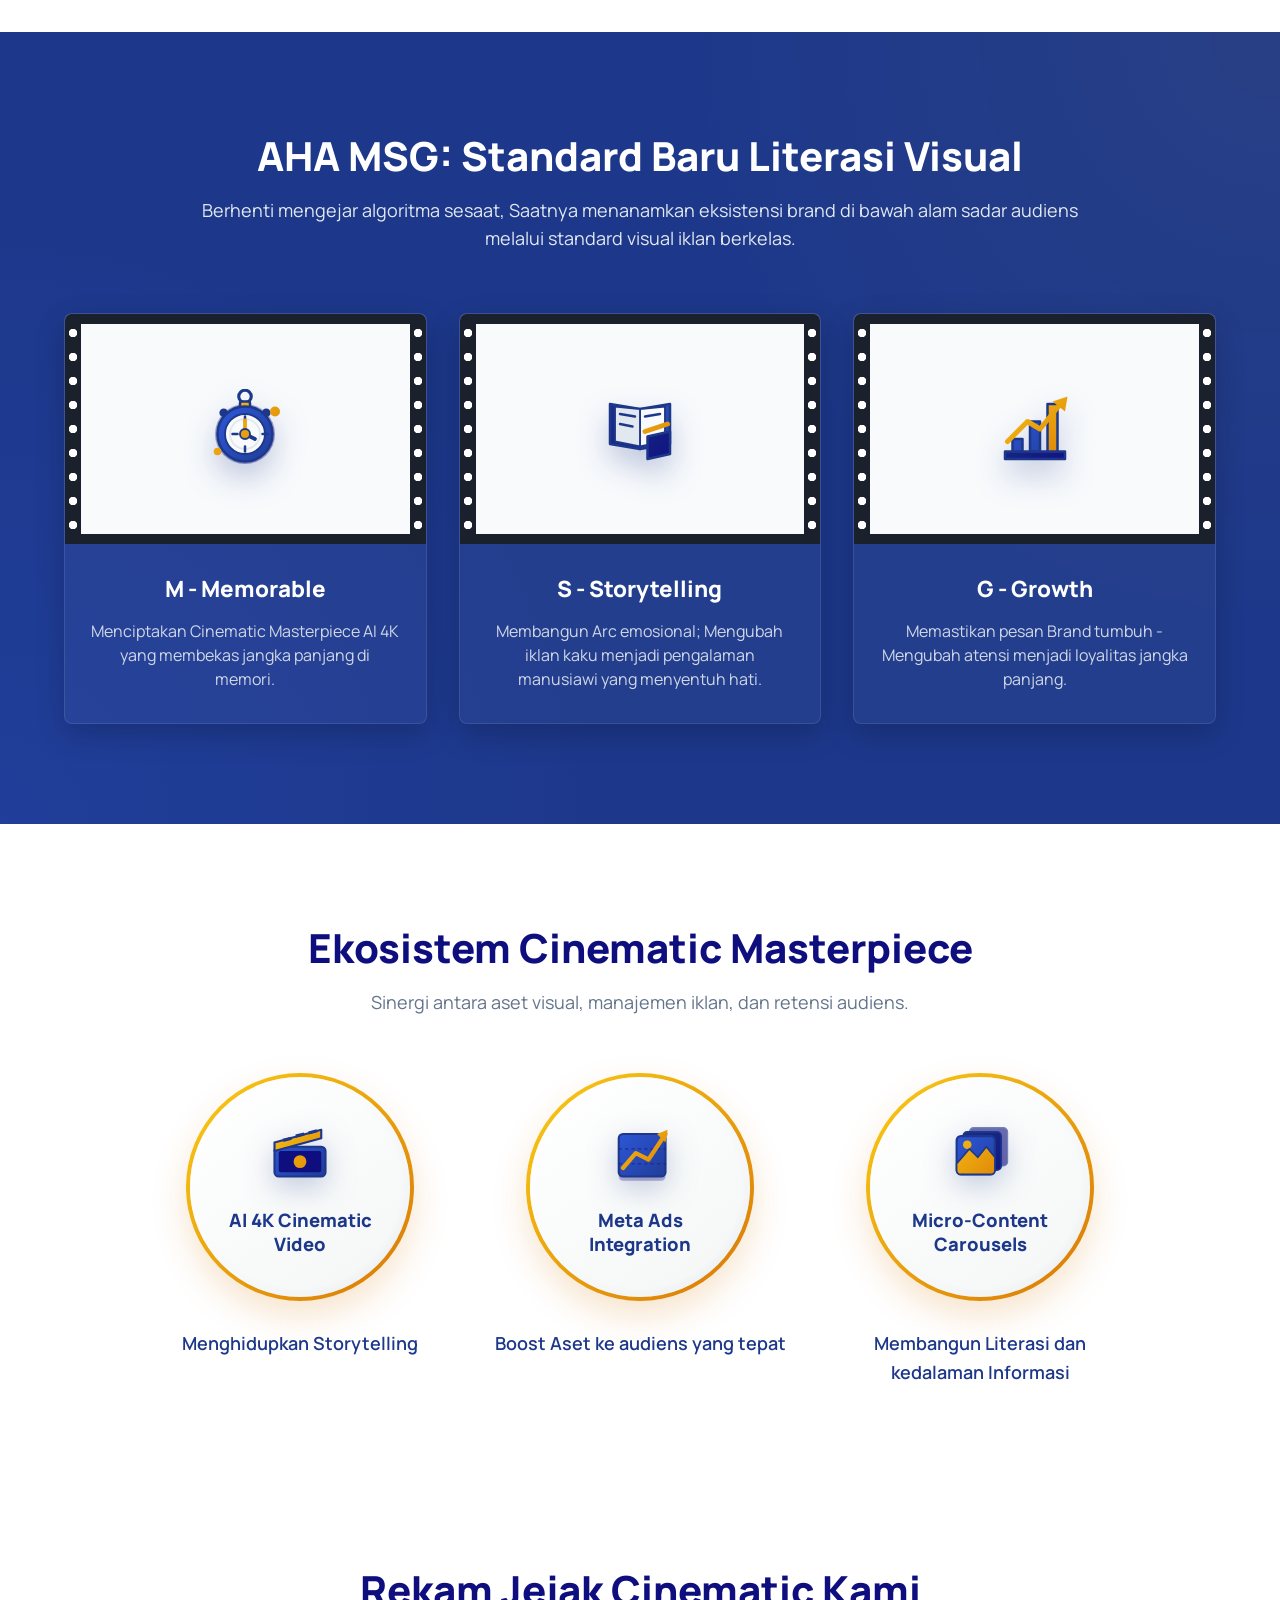
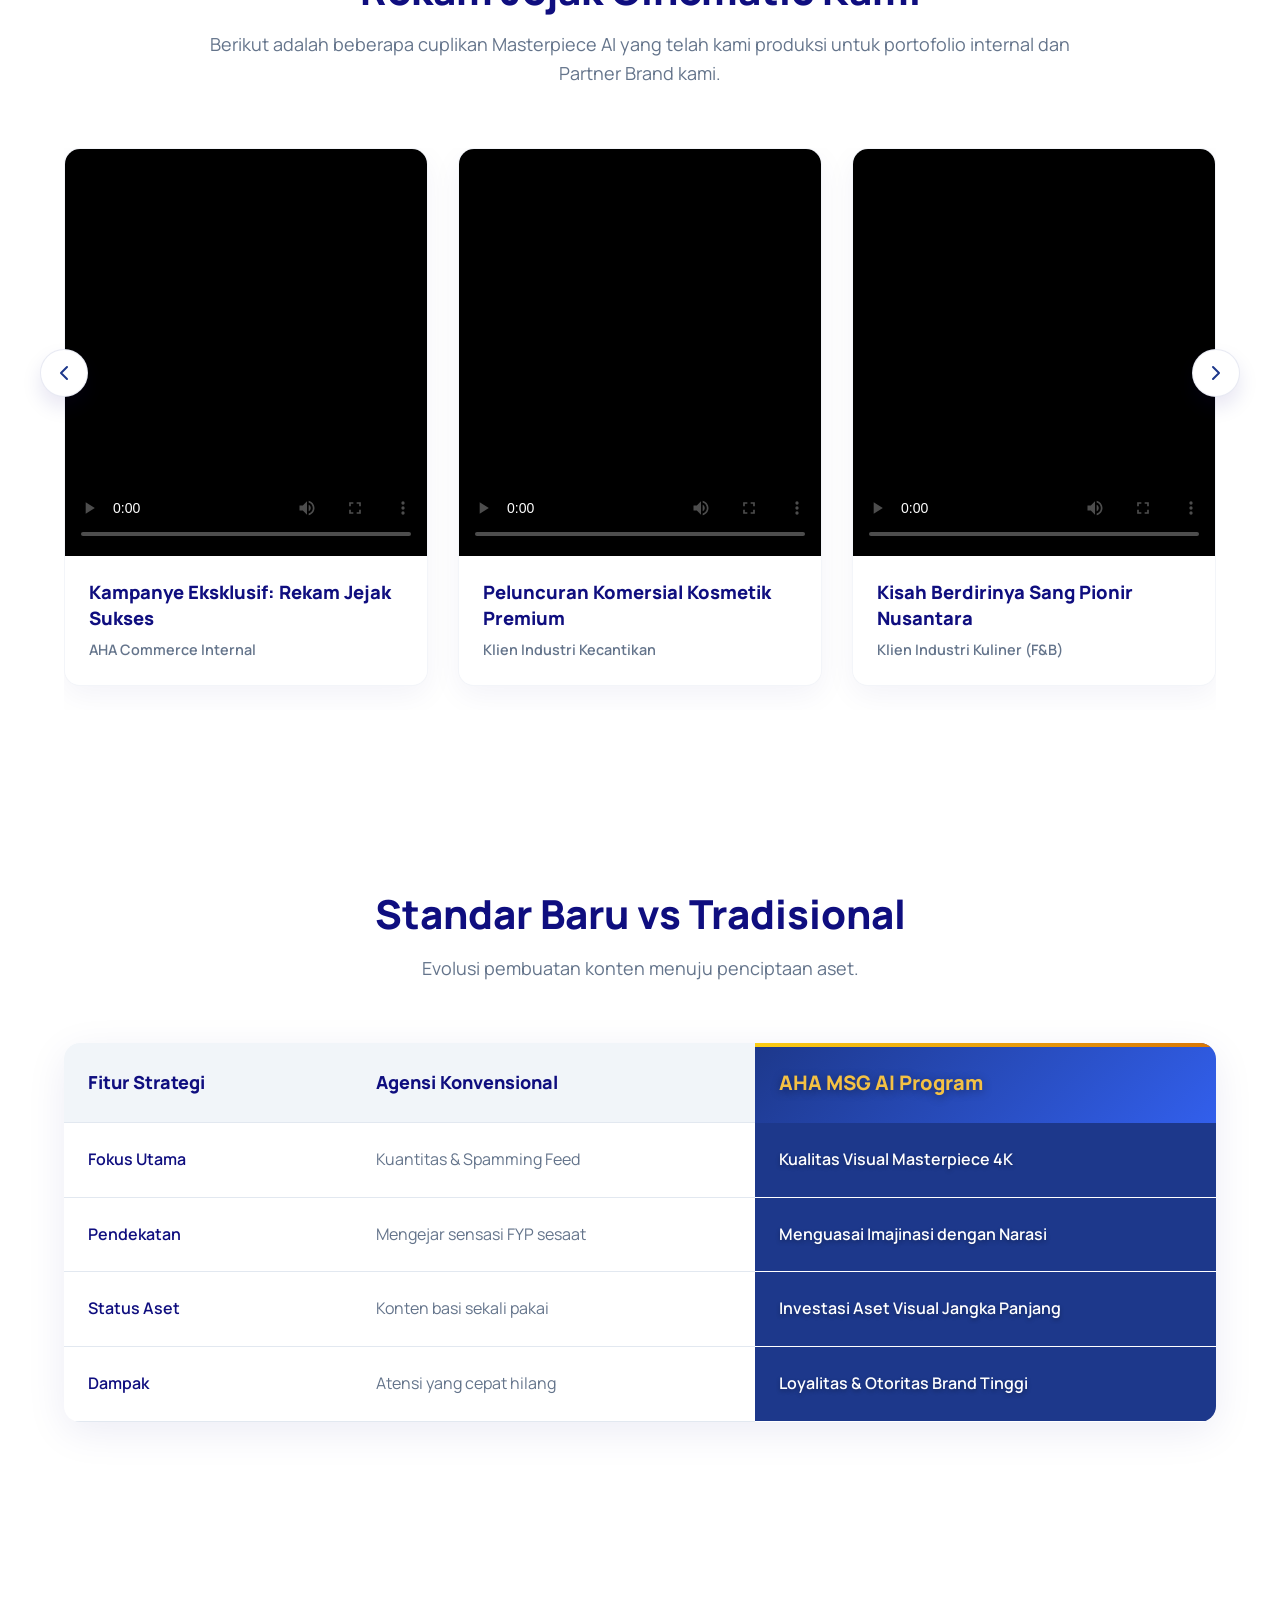
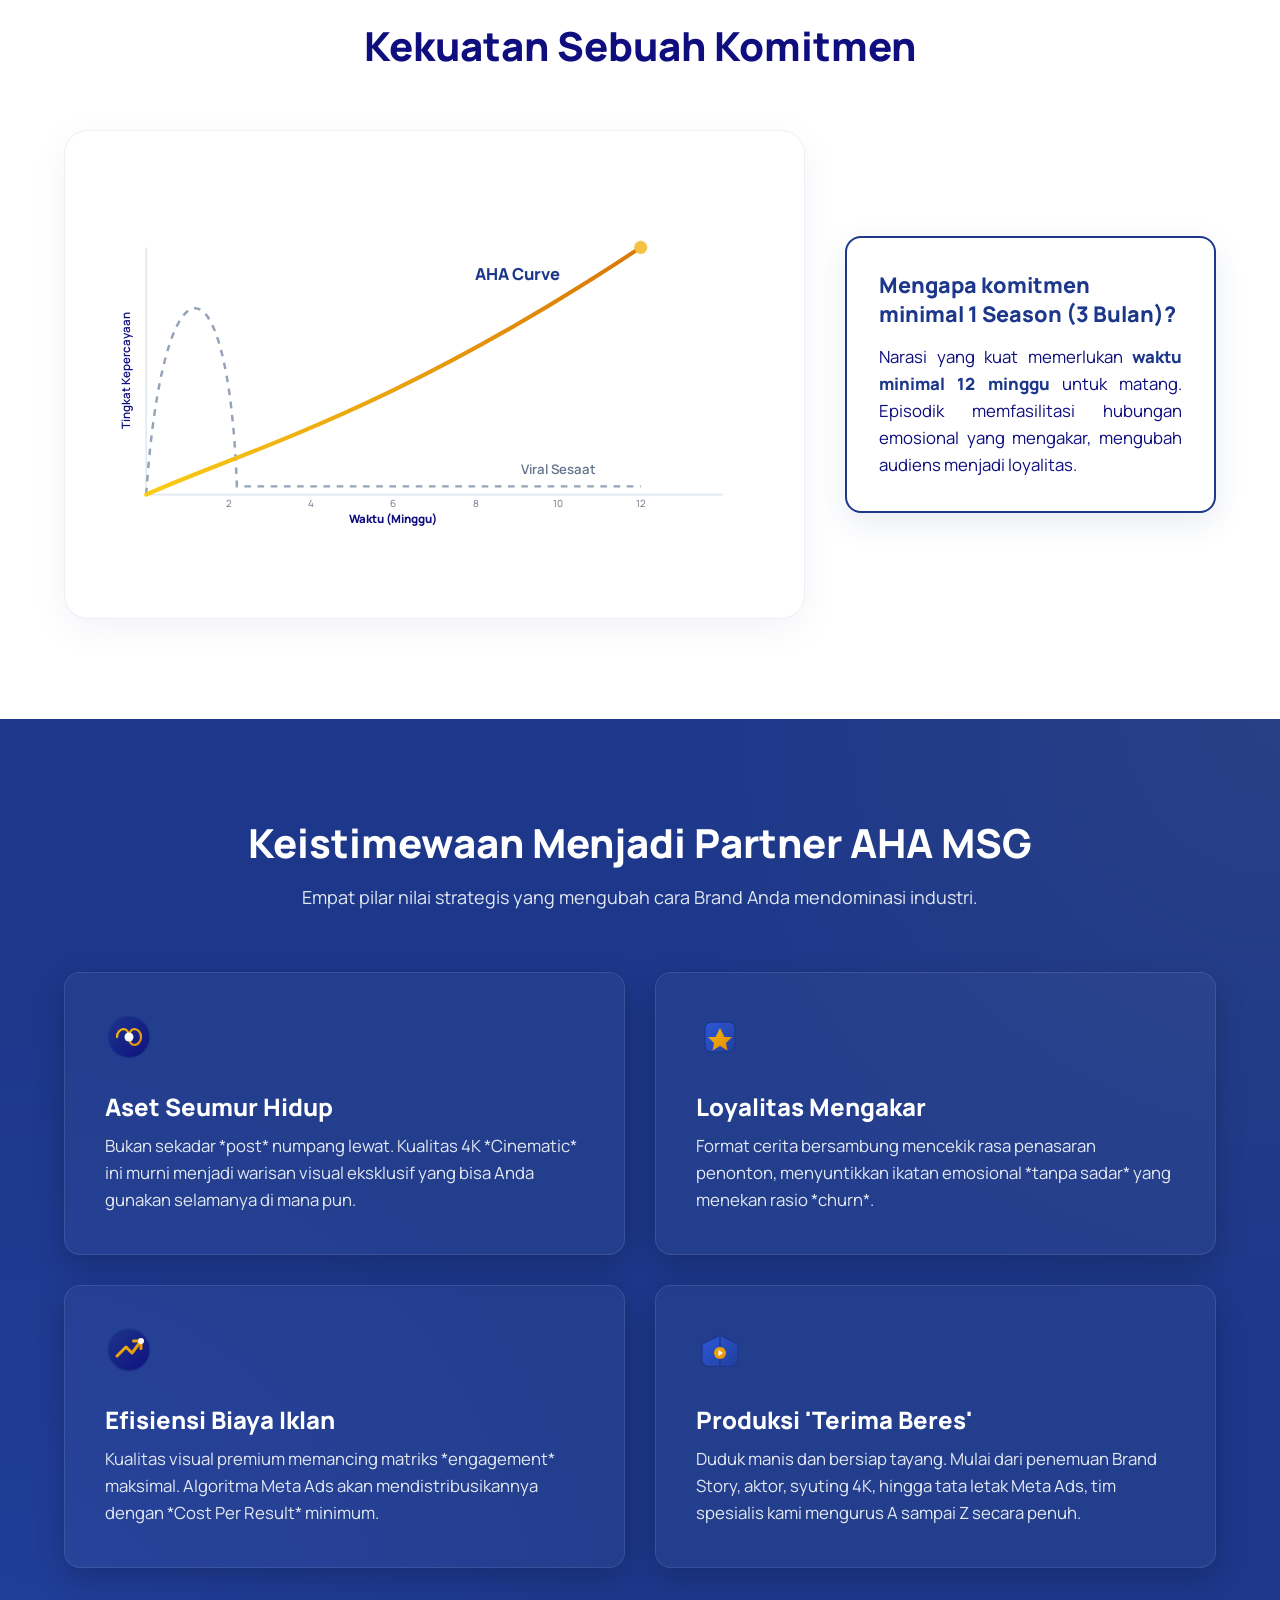
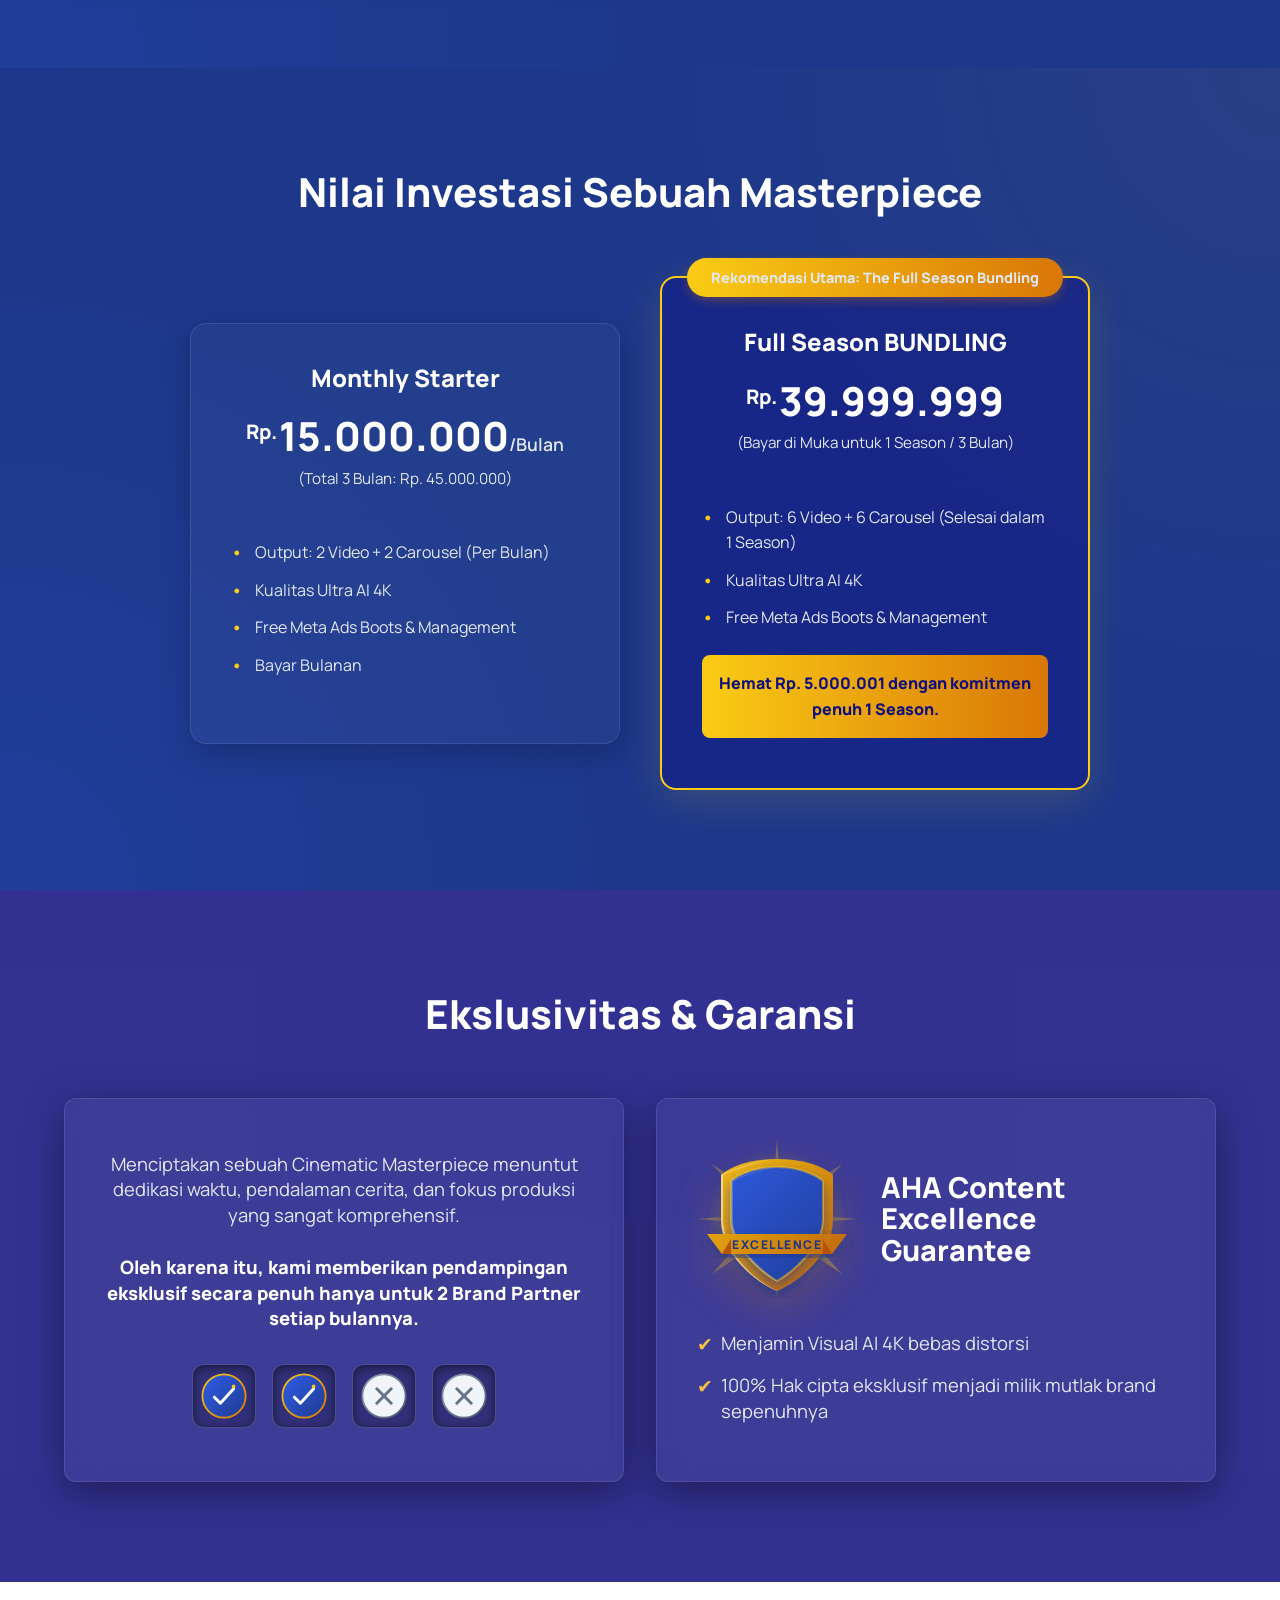
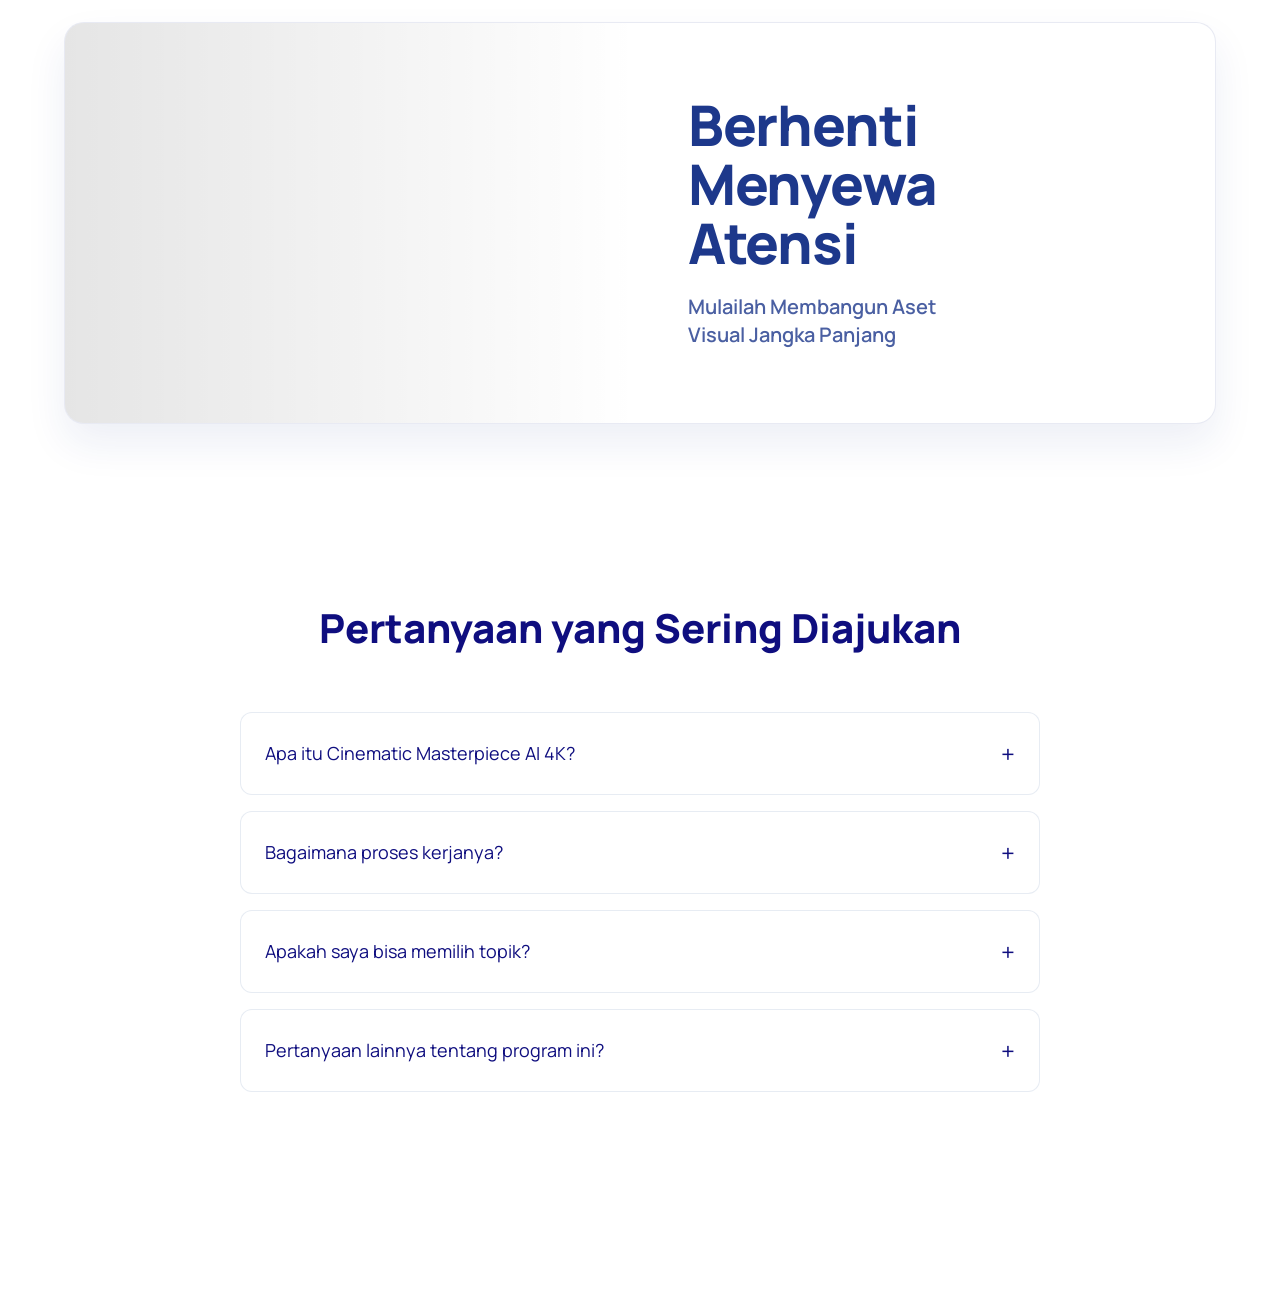
==== commit f67a1c5d: "feat: perombakan seksi Ekslusivitas dengan background video, glassmorphism, dan perbaikan copy premi" ====
--- a/index.html
+++ b/index.html
@@ -4,7 +4,7 @@
     <meta charset="UTF-8">
     <meta name="viewport" content="width=device-width, initial-scale=1.0">
     <title>AHA MSG - Superpower Your Brand dengan AI 4K</title>
-    <meta name="description" content="Ubah atensi menjadi loyalitas melalui Mahakarya Visual. AHA MSG menawarkan strategi visual cinematic AI 4K untuk investasi brand jangka panjang Anda.">
+    <meta name="description" content="Ubah atensi menjadi loyalitas melalui Masterpiece Visual. AHA MSG menawarkan strategi visual cinematic AI 4K untuk investasi brand jangka panjang Anda.">
     
     <!-- Google Fonts: Manrope -->
     <link rel="preconnect" href="https://fonts.googleapis.com">
@@ -12,7 +12,7 @@
     <link href="https://fonts.googleapis.com/css2?family=Manrope:wght@400;500;600;800&display=swap" rel="stylesheet">
     
     <!-- Custom CSS -->
-    <link rel="stylesheet" href="style.css">
+    <link rel="stylesheet" href="style.css?v=3">
 </head>
 <body>
 
@@ -29,7 +29,7 @@
                 <div class="hero-text-content reveal-text">
                     <h1 class="hero-title fw-regular">
                         Bangun Eksistensi Brand yang Tak Terlupakan dengan
-                        <strong class="gradient-text fw-800">Cinematic Masterpiece AI 4K.</strong>
+                        <strong class="gradient-text fw-800">Cinematic Masterpiece AI 4K</strong>
                     </h1>
                     <p class="hero-subtitle delay-1">
                         Berhenti mengejar algoritma sesaat. Saatnya menanamkan narasi brand di bawah alam sadar audiens dengan standar literasi visual tertinggi.
@@ -40,14 +40,10 @@
                 </div>
                 <div class="hero-visual reveal-left delay-1">
                     <div class="video-container">
-                        <a href="https://youtu.be/kEMGbOOdUYk" target="_blank" class="video-link">
-                            <img src="https://img.youtube.com/vi/kEMGbOOdUYk/maxresdefault.jpg" alt="AHA MSG Cinematic Masterpiece Thumbnail" class="hero-thumbnail">
-                            <div class="play-button-overlay">
-                                <svg width="32" height="32" viewBox="0 0 24 24" fill="var(--text-dark)">
-                                    <path d="M8 5V19L19 12L8 5Z"></path>
-                                </svg>
-                            </div>
-                        </a>
+                        <video autoplay loop muted playsinline style="width: 100%; border-radius: 24px; display: block; box-shadow: 0 20px 40px rgba(15, 14, 127, 0.15);">
+                            <source src="Hero.mp4" type="video/mp4">
+                            Browser Anda tidak mendukung tag video.
+                        </video>
                     </div>
                 </div>
             </div>
@@ -66,13 +62,34 @@
                         <div class="card-img-box">
                             <div class="icon-3d-wrapper">
                                 <svg width="64" height="64" viewBox="0 0 64 64" fill="none" xmlns="http://www.w3.org/2000/svg">
-                                    <path d="M32 12L52 22L32 32L12 22L32 12Z" fill="url(#goldGrad)" stroke="#1D388B" stroke-width="2" stroke-linejoin="round"/>
-                                    <path d="M12 22V42L32 52V32L12 22Z" fill="url(#blueGradDark)" stroke="#1D388B" stroke-width="2" stroke-linejoin="round"/>
-                                    <path d="M52 22V42L32 52V32L52 22Z" fill="url(#blueGradLight)" stroke="#1D388B" stroke-width="2" stroke-linejoin="round"/>
-                                    
-                                    <path d="M32 2L46 9L32 16L18 9L32 2Z" fill="url(#goldGrad)" stroke="#1D388B" stroke-width="1.5" stroke-linejoin="round"/>
-                                    <path d="M18 9V23L32 30V16L18 9Z" fill="url(#blueGradDark)" stroke="#1D388B" stroke-width="1.5" stroke-linejoin="round"/>
-                                    <path d="M46 9V23L32 30V16L46 9Z" fill="url(#blueGradLight)" stroke="#1D388B" stroke-width="1.5" stroke-linejoin="round"/>
+                                    <!-- Kuantitas/Spam Overlapping Feed Cards -->
+                                    <defs>
+                                        <linearGradient id="goldGrad" x1="0" y1="0" x2="64" y2="64" gradientUnits="userSpaceOnUse">
+                                            <stop stop-color="#FACC15"/><stop offset="1" stop-color="#D97706"/>
+                                        </linearGradient>
+                                        <linearGradient id="blueGradLight" x1="0" y1="0" x2="64" y2="64" gradientUnits="userSpaceOnUse">
+                                            <stop stop-color="#325FEC"/><stop offset="1" stop-color="#1D388B"/>
+                                        </linearGradient>
+                                        <linearGradient id="blueGradDark" x1="0" y1="0" x2="64" y2="64" gradientUnits="userSpaceOnUse">
+                                            <stop stop-color="#1D388B"/><stop offset="1" stop-color="#0F0E7F"/>
+                                        </linearGradient>
+                                    </defs>
+                                    
+                                    <!-- Back Card -->
+                                    <rect x="32" y="10" width="24" height="28" rx="3" fill="url(#blueGradDark)" stroke="#1D388B" stroke-width="1.5" opacity="0.4"/>
+                                    
+                                    <!-- Middle Card -->
+                                    <rect x="22" y="18" width="24" height="28" rx="3" fill="url(#blueGradLight)" stroke="#1D388B" stroke-width="1.5" opacity="0.7"/>
+                                    
+                                    <!-- Front Card -->
+                                    <rect x="12" y="26" width="24" height="28" rx="3" fill="#F8FAFC" stroke="#1D388B" stroke-width="2"/>
+                                    
+                                    <!-- Front Card Image Block -->
+                                    <rect x="16" y="30" width="16" height="12" rx="2" fill="url(#goldGrad)"/>
+                                    
+                                    <!-- Front Card Text Lines -->
+                                    <line x1="16" y1="46" x2="32" y2="46" stroke="#1D388B" stroke-width="2" stroke-linecap="round"/>
+                                    <line x1="16" y1="50" x2="26" y2="50" stroke="#1D388B" stroke-width="2" stroke-linecap="round"/>
                                 </svg>
                             </div>
                         </div>
@@ -121,15 +138,34 @@
                         <div class="card-img-box">
                             <div class="icon-3d-wrapper">
                                 <svg width="64" height="64" viewBox="0 0 64 64" fill="none" xmlns="http://www.w3.org/2000/svg">
-                                    <path d="M54 32C54 44.1503 44.1503 54 32 54C28.5303 54 25.2479 53.197 22.3533 51.789L10 54L12.211 41.6467C10.803 38.7521 10 35.4697 10 32C10 19.8497 19.8497 10 32 10C44.1503 10 54 19.8497 54 32Z" fill="url(#blueGradLight)" stroke="#1D388B" stroke-width="3" stroke-linejoin="round"/>
-                                    <circle cx="24" cy="32" r="3" fill="url(#goldGrad)"/>
-                                    <circle cx="32" cy="32" r="3" fill="url(#goldGrad)"/>
-                                    <circle cx="40" cy="32" r="3" fill="url(#goldGrad)"/>
-                                    <!-- Dust particles -->
-                                    <circle cx="50" cy="18" r="2" fill="#94A3B8"/>
-                                    <circle cx="56" cy="24" r="1.5" fill="#94A3B8"/>
-                                    <circle cx="46" cy="12" r="2.5" fill="#94A3B8"/>
-                                    <circle cx="58" cy="16" r="1" fill="#94A3B8"/>
+                                    <!-- Falling Content Post (Disposable Content) -->
+                                    <g transform="translate(32, 16) rotate(15) translate(-32, -16)">
+                                        <rect x="22" y="0" width="20" height="24" rx="2" fill="#F8FAFC" stroke="#1D388B" stroke-width="2"/>
+                                        <rect x="26" y="4" width="12" height="10" rx="1" fill="url(#goldGrad)"/>
+                                        <line x1="26" y1="18" x2="38" y2="18" stroke="#1D388B" stroke-width="2" stroke-linecap="round"/>
+                                    </g>
+
+                                    <!-- Falling motion trails -->
+                                    <line x1="42" y1="4" x2="42" y2="12" stroke="#94A3B8" stroke-width="2" stroke-linecap="round"/>
+                                    <line x1="20" y1="8" x2="20" y2="16" stroke="#94A3B8" stroke-width="2" stroke-linecap="round"/>
+                                    <line x1="36" y1="2" x2="36" y2="6" stroke="#FACC15" stroke-width="2" stroke-linecap="round"/>
+
+                                    <!-- Premium 3D Trash Can Body -->
+                                    <path d="M22 30 L26 56 C26 59, 38 59, 38 56 L42 30 Z" fill="url(#blueGradLight)" stroke="#1D388B" stroke-width="2" stroke-linejoin="round"/>
+                                    
+                                    <!-- Trash Can Top Opening Rim (Darker blue inside) -->
+                                    <ellipse cx="32" cy="30" rx="10" ry="4" fill="url(#blueGradDark)" stroke="#1D388B" stroke-width="2"/>
+                                    
+                                    <!-- Bouncing Gold Lid -->
+                                    <g transform="translate(14, 20) rotate(-20) translate(-14, -20)">
+                                        <ellipse cx="24" cy="18" rx="12" ry="3" fill="url(#goldGrad)" stroke="#1D388B" stroke-width="2"/>
+                                        <!-- Lid Handle arc -->
+                                        <path d="M20 18 Q24 10 28 18" fill="none" stroke="#1D388B" stroke-width="2" stroke-linecap="round"/>
+                                    </g>
+                                    
+                                    <!-- Trash Can Vertical Ribs Overlay -->
+                                    <path d="M28 36 Q30 46 30 52" fill="none" stroke="#F8FAFC" stroke-width="1.5" stroke-linecap="round" opacity="0.4"/>
+                                    <path d="M36 36 Q34 46 34 52" fill="none" stroke="#F8FAFC" stroke-width="1.5" stroke-linecap="round" opacity="0.4"/>
                                 </svg>
                             </div>
                         </div>
@@ -156,7 +192,7 @@
         </section>
 
         <!-- Framework Solusi: Metode MSG -->
-        <section class="section solution bg-light-blue" id="solusi">
+        <section class="section solution bg-navy" id="solusi">
             <div class="container">
                 <div class="section-header reveal-up">
                     <h2 class="section-title">AHA MSG: Standard Baru Literasi Visual</h2>
@@ -179,18 +215,42 @@
                                             <stop stop-color="#1D388B"/><stop offset="1" stop-color="#0F0E7F"/>
                                         </linearGradient>
                                     </defs>
-                                    <!-- 3D Diamond -->
-                                    <path d="M32 10L52 28H12L32 10Z" fill="url(#msgGold)" stroke="#1D388B" stroke-width="2" stroke-linejoin="round"/>
-                                    <path d="M12 28L32 56V28H12Z" fill="url(#msgDark)" stroke="#1D388B" stroke-width="2" stroke-linejoin="round"/>
-                                    <path d="M52 28L32 56V28H52Z" fill="url(#msgBlue)" stroke="#1D388B" stroke-width="2" stroke-linejoin="round"/>
-                                    <circle cx="56" cy="16" r="4" fill="url(#msgGold)"/>
-                                    <circle cx="10" cy="48" r="3" fill="url(#msgGold)"/>
+                                    <!-- 3D Stopwatch/Time Management Icon -->
+                                    <circle cx="32" cy="36" r="24" fill="url(#msgDark)" opacity="0.4"/>
+                                    <!-- Top Ring & Top Button -->
+                                    <circle cx="32" cy="6" r="5" fill="none" stroke="#1D388B" stroke-width="2.5"/>
+                                    <rect x="28" y="10" width="8" height="6" rx="1.5" fill="url(#msgGold)" stroke="#1D388B" stroke-width="2"/>
+                                    <!-- Angled Side Buttons -->
+                                    <path d="M16 20L22 26" stroke="url(#msgGold)" stroke-width="3" stroke-linecap="round"/>
+                                    <circle cx="15" cy="19" r="3.5" fill="#1D388B"/>
+                                    <path d="M48 20L42 26" stroke="url(#msgGold)" stroke-width="3" stroke-linecap="round"/>
+                                    <circle cx="49" cy="19" r="3.5" fill="#1D388B"/>
+                                    <!-- Main Body -->
+                                    <circle cx="32" cy="36" r="22" fill="url(#msgBlue)" stroke="#1D388B" stroke-width="2"/>
+                                    <!-- Clock Face -->
+                                    <circle cx="32" cy="36" r="16" fill="#F8FAFC" stroke="#1D388B" stroke-width="1.5"/>
+                                    <!-- Aesthetic Inner Ring -->
+                                    <circle cx="32" cy="36" r="12" fill="none" stroke="#E2E8F0" stroke-width="1.5"/>
+                                    <!-- Tick Marks -->
+                                    <line x1="32" y1="22" x2="32" y2="26" stroke="#1D388B" stroke-width="2" stroke-linecap="round"/>
+                                    <line x1="32" y1="46" x2="32" y2="50" stroke="#1D388B" stroke-width="2" stroke-linecap="round"/>
+                                    <line x1="22" y1="36" x2="26" y2="36" stroke="#1D388B" stroke-width="2" stroke-linecap="round"/>
+                                    <line x1="46" y1="36" x2="50" y2="36" stroke="#1D388B" stroke-width="2" stroke-linecap="round"/>
+                                    <!-- Hands -->
+                                    <path d="M32 36L32 25" stroke="url(#msgGold)" stroke-width="3" stroke-linecap="round"/>
+                                    <path d="M32 36L40 40" stroke="#1D388B" stroke-width="3" stroke-linecap="round"/>
+                                    <!-- Center Dot -->
+                                    <circle cx="32" cy="36" r="4" fill="url(#msgGold)" stroke="#1D388B" stroke-width="1.5"/>
+                                    
+                                    <!-- Floating Sparkles -->
+                                    <circle cx="56" cy="18" r="4" fill="url(#msgGold)"/>
+                                    <circle cx="10" cy="50" r="3" fill="url(#msgGold)"/>
                                 </svg>
                             </span>
                         </div>
                         <div class="msg-text">
                             <h3>M - Memorable</h3>
-                            <p>Menciptakan Cinematic Masterpiece AI 4K yang membekas jangka panjang di memori</p>
+                            <p>Menciptakan Cinematic Masterpiece AI 4K yang membekas jangka panjang di memori.</p>
                         </div>
                     </div>
                     
@@ -233,7 +293,7 @@
                         </div>
                         <div class="msg-text">
                             <h3>G - Growth</h3>
-                            <p>Memastikan pesan Brand tumbuh - Mengubah atensi menjadi loyalitas jangka panjang</p>
+                            <p>Memastikan pesan Brand tumbuh - Mengubah atensi menjadi loyalitas jangka panjang.</p>
                         </div>
                     </div>
                 </div>
@@ -321,11 +381,103 @@
                                         <path d="M10 44L22 30L30 38L38 28L46 38V50C46 52.2091 44.2091 54 42 54H14C11.7909 54 10 52.2091 10 50V44Z" fill="url(#ekoGold)" stroke="#1D388B" stroke-width="1.5"/>
                                     </svg>
                                 </span>
-                                <span class="text">Carousel Turunan</span>
+                                <span class="text">Micro-Content Carousels</span>
                             </div>
                         </div>
                         <p class="eko-desc">Membangun Literasi dan kedalaman Informasi</p>
                     </div>
+                </div>
+            </div>
+        </section>
+
+        <!-- Galeri Karya Cinematic (Portfolio) -->
+        <section class="section portfolio" id="karya">
+            <div class="container">
+                <div class="section-header reveal-up">
+                    <h2 class="section-title text-center">Rekam Jejak Cinematic Kami</h2>
+                    <p class="section-desc text-center">Berikut adalah beberapa cuplikan Masterpiece AI yang telah kami produksi untuk portofolio internal dan Partner Brand kami.</p>
+                </div>
+                
+                <div class="portfolio-carousel-wrapper reveal-up delay-1">
+                    <button class="carousel-btn prev-btn" id="prevPortfolio" aria-label="Previous">
+                        <svg width="24" height="24" viewBox="0 0 24 24" fill="none" stroke="currentColor" stroke-width="2" stroke-linecap="round" stroke-linejoin="round"><path d="M15 18l-6-6 6-6"/></svg>
+                    </button>
+
+                    <div class="portfolio-track" id="portfolioTrack">
+                        <!-- Video 1 -->
+                        <div class="video-card">
+                            <div class="video-frame" style="position: relative; padding-bottom: 56.25%; height: 0; background-color: #000;">
+                                <video controls preload="metadata" poster="https://images.unsplash.com/photo-1542204165-65bf26472b9b?auto=format&fit=crop&w=800&q=80" style="position: absolute; top: 0; left: 0; width: 100%; height: 100%;">
+                                    <source src="portfolio-1.mp4" type="video/mp4">
+                                    Browser Anda tidak mendukung pemutar video.
+                                </video>
+                            </div>
+                            <div class="video-info">
+                                <h3 class="video-title">Kampanye Eksklusif: Rekam Jejak Sukses</h3>
+                                <p class="video-brand">AHA Commerce Internal</p>
+                            </div>
+                        </div>
+                        
+                        <!-- Video 2 -->
+                        <div class="video-card">
+                            <div class="video-frame" style="position: relative; padding-bottom: 56.25%; height: 0; background-color: #000;">
+                                <video controls preload="metadata" poster="https://images.unsplash.com/photo-1626814026160-2237a95fc5a0?auto=format&fit=crop&w=800&q=80" style="position: absolute; top: 0; left: 0; width: 100%; height: 100%;">
+                                    <source src="portfolio-2.mp4" type="video/mp4">
+                                    Browser Anda tidak mendukung pemutar video.
+                                </video>
+                            </div>
+                            <div class="video-info">
+                                <h3 class="video-title">Peluncuran Komersial Kosmetik Premium</h3>
+                                <p class="video-brand">Klien Industri Kecantikan</p>
+                            </div>
+                        </div>
+
+                        <!-- Video 3 -->
+                        <div class="video-card">
+                            <div class="video-frame" style="position: relative; padding-bottom: 56.25%; height: 0; background-color: #000;">
+                                <video controls preload="metadata" poster="https://images.unsplash.com/photo-1540655037529-dec9815f5eaa?auto=format&fit=crop&w=800&q=80" style="position: absolute; top: 0; left: 0; width: 100%; height: 100%;">
+                                    <source src="portfolio-3.mp4" type="video/mp4">
+                                    Browser Anda tidak mendukung pemutar video.
+                                </video>
+                            </div>
+                            <div class="video-info">
+                                <h3 class="video-title">Kisah Berdirinya Sang Pionir Nusantara</h3>
+                                <p class="video-brand">Klien Industri Kuliner (F&amp;B)</p>
+                            </div>
+                        </div>
+
+                        <!-- Video 4 -->
+                        <div class="video-card">
+                            <div class="video-frame" style="position: relative; padding-bottom: 56.25%; height: 0; background-color: #000;">
+                                <video controls preload="metadata" poster="https://images.unsplash.com/photo-1550751827-4bd374c3f58b?auto=format&fit=crop&w=800&q=80" style="position: absolute; top: 0; left: 0; width: 100%; height: 100%;">
+                                    <source src="portfolio-4.mp4" type="video/mp4">
+                                    Browser Anda tidak mendukung pemutar video.
+                                </video>
+                            </div>
+                            <div class="video-info">
+                                <h3 class="video-title">Profil Perusahaan Teknologi</h3>
+                                <p class="video-brand">Klien Startup B2B</p>
+                            </div>
+                        </div>
+
+                        <!-- Video 5 -->
+                        <div class="video-card">
+                            <div class="video-frame" style="position: relative; padding-bottom: 56.25%; height: 0; background-color: #000;">
+                                <video controls preload="metadata" poster="https://images.unsplash.com/photo-1492691527719-9d1e07e534b4?auto=format&fit=crop&w=800&q=80" style="position: absolute; top: 0; left: 0; width: 100%; height: 100%;">
+                                    <source src="portfolio-5.mp4" type="video/mp4">
+                                    Browser Anda tidak mendukung pemutar video.
+                                </video>
+                            </div>
+                            <div class="video-info">
+                                <h3 class="video-title">Eksplorasi Masterpiece Fashion</h3>
+                                <p class="video-brand">Klien Gaya Hidup Eksklusif</p>
+                            </div>
+                        </div>
+                    </div>
+
+                    <button class="carousel-btn next-btn" id="nextPortfolio" aria-label="Next">
+                        <svg width="24" height="24" viewBox="0 0 24 24" fill="none" stroke="currentColor" stroke-width="2" stroke-linecap="round" stroke-linejoin="round"><path d="M9 18l6-6-6-6"/></svg>
+                    </button>
                 </div>
             </div>
         </section>
@@ -351,7 +503,7 @@
                             <tr>
                                 <td>Fokus Utama</td>
                                 <td class="col-traditional">Kuantitas & Spamming Feed</td>
-                                <td class="col-aha">Kualitas Visual Mahakarya 4K</td>
+                                <td class="col-aha">Kualitas Visual Masterpiece 4K</td>
                             </tr>
                             <tr>
                                 <td>Pendekatan</td>
@@ -378,7 +530,7 @@
         <section class="section curve" id="aha-curve">
             <div class="container">
                 <div class="section-header reveal-up">
-                    <h2 class="section-title">Komitmen</h2>
+                    <h2 class="section-title text-center">Kekuatan Sebuah Komitmen</h2>
                 </div>
                 
                 <div class="curve-split reveal-up delay-1">
@@ -428,11 +580,77 @@
             </div>
         </section>
 
+        <!-- Keistimewaan AHA MSG (Brand Benefits) -->
+        <section class="section benefits bg-navy" id="benefits">
+            <div class="container">
+                <div class="section-header reveal-up">
+                    <h2 class="section-title">Keistimewaan Menjadi Partner AHA MSG</h2>
+                    <p class="section-desc">Empat pilar nilai strategis yang mengubah cara Brand Anda mendominasi industri.</p>
+                </div>
+                
+                <div class="benefits-grid reveal-up delay-1">
+                    <!-- Benefit 1 -->
+                    <div class="benefit-card">
+                        <div class="benefit-icon">
+                            <svg width="48" height="48" viewBox="0 0 64 64" fill="none" xmlns="http://www.w3.org/2000/svg">
+                                <circle cx="32" cy="32" r="28" fill="url(#blueGradDark)" stroke="#1D388B" stroke-width="2"/>
+                                <path d="M16 32 C16 20, 32 16, 32 32" stroke="url(#goldGrad)" stroke-width="3" stroke-linecap="round"/>
+                                <path d="M32 32 C32 48, 48 44, 48 32 C48 20, 32 16, 32 32 Z" stroke="url(#goldGrad)" stroke-width="3" stroke-linecap="round"/>
+                                <circle cx="32" cy="32" r="6" fill="#F8FAFC"/>
+                            </svg>
+                        </div>
+                        <h3 class="benefit-title">Aset Seumur Hidup</h3>
+                        <p class="benefit-desc">Bukan sekadar *post* numpang lewat. Kualitas 4K *Cinematic* ini murni menjadi warisan visual eksklusif yang bisa Anda gunakan selamanya di mana pun.</p>
+                    </div>
+
+                    <!-- Benefit 2 -->
+                    <div class="benefit-card">
+                        <div class="benefit-icon">
+                            <svg width="48" height="48" viewBox="0 0 64 64" fill="none" xmlns="http://www.w3.org/2000/svg">
+                                <rect x="12" y="12" width="40" height="40" rx="8" fill="url(#blueGradLight)" stroke="#1D388B" stroke-width="2"/>
+                                <path d="M32 20 L38 32 L48 32 L40 40 L42 50 L32 44 L22 50 L24 40 L16 32 L26 32 L32 20 Z" fill="url(#goldGrad)" stroke-linejoin="round"/>
+                            </svg>
+                        </div>
+                        <h3 class="benefit-title">Loyalitas Mengakar</h3>
+                        <p class="benefit-desc">Format cerita bersambung mencekik rasa penasaran penonton, menyuntikkan ikatan emosional *tanpa sadar* yang menekan rasio *churn*.</p>
+                    </div>
+
+                    <!-- Benefit 3 -->
+                    <div class="benefit-card">
+                        <div class="benefit-icon">
+                            <svg width="48" height="48" viewBox="0 0 64 64" fill="none" xmlns="http://www.w3.org/2000/svg">
+                                <circle cx="32" cy="32" r="28" fill="url(#blueGradDark)" stroke="#1D388B" stroke-width="2"/>
+                                <path d="M16 40 L28 28 L36 36 L48 20" stroke="url(#goldGrad)" stroke-width="4" stroke-linecap="round" stroke-linejoin="round"/>
+                                <path d="M48 20 L48 30 M48 20 L38 20" stroke="url(#goldGrad)" stroke-width="4" stroke-linecap="round" stroke-linejoin="round"/>
+                                <circle cx="48" cy="20" r="4" fill="#F8FAFC"/>
+                            </svg>
+                        </div>
+                        <h3 class="benefit-title">Efisiensi Biaya Iklan</h3>
+                        <p class="benefit-desc">Kualitas visual premium memancing matriks *engagement* maksimal. Algoritma Meta Ads akan mendistribusikannya dengan *Cost Per Result* minimum.</p>
+                    </div>
+
+                    <!-- Benefit 4 -->
+                    <div class="benefit-card">
+                        <div class="benefit-icon">
+                            <svg width="48" height="48" viewBox="0 0 64 64" fill="none" xmlns="http://www.w3.org/2000/svg">
+                                <path d="M8 24 L32 12 L56 24 L56 46 C56 50, 52 54, 48 54 L16 54 C12 54, 8 50, 8 46 Z" fill="url(#blueGradLight)" stroke="#1D388B" stroke-width="2" stroke-linejoin="round"/>
+                                <path d="M32 12 V54" stroke="#1D388B" stroke-width="2"/>
+                                <circle cx="32" cy="36" r="8" fill="url(#goldGrad)"/>
+                                <path d="M30 32 L36 36 L30 40 Z" fill="#F8FAFC" stroke-linejoin="round"/>
+                            </svg>
+                        </div>
+                        <h3 class="benefit-title">Produksi 'Terima Beres'</h3>
+                        <p class="benefit-desc">Duduk manis dan bersiap tayang. Mulai dari penemuan Brand Story, aktor, syuting 4K, hingga tata letak Meta Ads, tim spesialis kami mengurus A sampai Z secara penuh.</p>
+                    </div>
+                </div>
+            </div>
+        </section>
+
         <!-- Strategi Harga -->
-        <section class="section pricing" id="harga">
+        <section class="section pricing bg-navy" id="harga">
             <div class="container">
                 <div class="section-header reveal-up">
-                    <h2 class="section-title">Nilai Investasi Sebuah Mahakarya</h2>
+                    <h2 class="section-title">Nilai Investasi Sebuah Masterpiece</h2>
                 </div>
                 
                 <div class="pricing-grid reveal-up delay-1">
@@ -440,12 +658,12 @@
                     <div class="pricing-card">
                         <h3 class="tier-name">Monthly Starter</h3>
                         <div class="price">
-                            <span class="currency">Rp.</span> <span class="amount">15.000.000</span> <span class="period">/ Bulan</span>
+                            <span class="currency">Rp.</span><span class="amount">15.000.000</span><span class="period">/Bulan</span>
                         </div>
                         <p class="price-sub">(Total 3 Bulan: Rp. 45.000.000)</p>
                         <hr class="price-divider">
                         <ul class="features">
-                            <li>Output: 2 Video + 2 Carousel per bulan.</li>
+                            <li>Output: 2 Video + 2 Carousel (Per Bulan)</li>
                             <li>Kualitas Ultra AI 4K</li>
                             <li>Free Meta Ads Boots & Management</li>
                             <li>Bayar Bulanan</li>
@@ -459,12 +677,12 @@
                         </div>
                         <h3 class="tier-name">Full Season BUNDLING</h3>
                         <div class="price">
-                            <span class="currency">Rp.</span> <span class="amount">39.999.999</span>
+                            <span class="currency">Rp.</span><span class="amount">39.999.999</span>
                         </div>
                         <p class="price-sub">(Bayar di Muka untuk 1 Season / 3 Bulan)</p>
                         <hr class="price-divider">
                         <ul class="features">
-                            <li>Output: 6 Video + 6 Carousel (Selesai dalam 1 Season).</li>
+                            <li>Output: 6 Video + 6 Carousel (Selesai dalam 1 Season)</li>
                             <li>Kualitas Ultra AI 4K</li>
                             <li>Free Meta Ads Boots & Management</li>
                         </ul>
@@ -478,6 +696,10 @@
 
         <!-- Ekslusivitas & Garansi -->
         <section class="section guarantee" id="garansi">
+            <video autoplay loop muted playsinline class="guarantee-bg-video">
+                <source src="hero2.mp4" type="video/mp4">
+            </video>
+            <div class="guarantee-overlay"></div>
             <div class="container">
                 <div class="section-header reveal-up">
                     <h2 class="section-title">Ekslusivitas & Garansi</h2>
@@ -486,33 +708,48 @@
                 <div class="guarantee-grid reveal-up delay-1">
                     <!-- Left Card: Kapasitas Optimal -->
                     <div class="guarantee-card capacity-card">
-                        <p class="capacity-desc text-center">Untuk menjaga Standard Cinematic Masterpiece, produksi dibatasi hanya 4 Video/Bulan.<br><br><strong>Oleh karena itu, kami hanya bisa menerima maksimal 2 Brand Partner setiap bulannya.</strong></p>
+                          <p class="capacity-desc text-center">Menciptakan sebuah Cinematic Masterpiece menuntut dedikasi waktu, pendalaman cerita, dan fokus produksi yang sangat komprehensif.<br><br><strong>Oleh karena itu, kami memberikan pendampingan eksklusif secara penuh hanya untuk 2 Brand Partner setiap bulannya.</strong></p>
                         
                         <div class="capacity-boxes">
                             <div class="cap-box check">
                                 <svg viewBox="0 0 40 40" fill="none" xmlns="http://www.w3.org/2000/svg">
-                                    <circle cx="20" cy="20" r="18" fill="var(--primary-start)"/>
-                                    <path d="M12 20L18 26L28 12" stroke="white" stroke-width="4" stroke-linecap="round" stroke-linejoin="round"/>
+                                    <defs>
+                                        <linearGradient id="capGold" x1="0" y1="0" x2="40" y2="40" gradientUnits="userSpaceOnUse">
+                                            <stop stop-color="#FACC15"/><stop offset="1" stop-color="#D97706"/>
+                                        </linearGradient>
+                                        <linearGradient id="capBlue" x1="0" y1="0" x2="40" y2="40" gradientUnits="userSpaceOnUse">
+                                            <stop stop-color="#325FEC"/><stop offset="1" stop-color="#1D388B"/>
+                                        </linearGradient>
+                                    </defs>
+                                    <circle cx="20" cy="20" r="18" fill="url(#capBlue)" stroke="url(#capGold)" stroke-width="1.5"/>
+                                    <path d="M12 21L17 26L28 14" stroke="#F8FAFC" stroke-width="2.5" stroke-linecap="round" stroke-linejoin="round"/>
+                                    <circle cx="28" cy="12" r="1.5" fill="#FACC15"/>
                                 </svg>
                             </div>
                             <div class="cap-box check">
                                 <svg viewBox="0 0 40 40" fill="none" xmlns="http://www.w3.org/2000/svg">
-                                    <circle cx="20" cy="20" r="18" fill="var(--primary-start)"/>
-                                    <path d="M12 20L18 26L28 12" stroke="white" stroke-width="4" stroke-linecap="round" stroke-linejoin="round"/>
+                                    <circle cx="20" cy="20" r="18" fill="url(#capBlue)" stroke="url(#capGold)" stroke-width="1.5"/>
+                                    <path d="M12 21L17 26L28 14" stroke="#F8FAFC" stroke-width="2.5" stroke-linecap="round" stroke-linejoin="round"/>
+                                    <circle cx="28" cy="12" r="1.5" fill="#FACC15"/>
                                 </svg>
                             </div>
                             <div class="cap-box cross">
                                 <svg viewBox="0 0 40 40" fill="none" xmlns="http://www.w3.org/2000/svg">
-                                    <circle cx="20" cy="20" r="18" fill="#EF4444"/>
-                                    <path d="M14 14L26 26" stroke="white" stroke-width="4" stroke-linecap="round"/>
-                                    <path d="M26 14L14 26" stroke="white" stroke-width="4" stroke-linecap="round"/>
+                                    <defs>
+                                        <linearGradient id="capGrey" x1="0" y1="0" x2="40" y2="40" gradientUnits="userSpaceOnUse">
+                                            <stop stop-color="#94A3B8"/><stop offset="1" stop-color="#475569"/>
+                                        </linearGradient>
+                                    </defs>
+                                    <circle cx="20" cy="20" r="18" fill="#F1F5F9" stroke="url(#capGrey)" stroke-width="1.5"/>
+                                    <path d="M14 14L26 26" stroke="#64748B" stroke-width="2.5" stroke-linecap="round"/>
+                                    <path d="M26 14L14 26" stroke="#64748B" stroke-width="2.5" stroke-linecap="round"/>
                                 </svg>
                             </div>
                             <div class="cap-box cross">
                                 <svg viewBox="0 0 40 40" fill="none" xmlns="http://www.w3.org/2000/svg">
-                                    <circle cx="20" cy="20" r="18" fill="#EF4444"/>
-                                    <path d="M14 14L26 26" stroke="white" stroke-width="4" stroke-linecap="round"/>
-                                    <path d="M26 14L14 26" stroke="white" stroke-width="4" stroke-linecap="round"/>
+                                    <circle cx="20" cy="20" r="18" fill="#F1F5F9" stroke="url(#capGrey)" stroke-width="1.5"/>
+                                    <path d="M14 14L26 26" stroke="#64748B" stroke-width="2.5" stroke-linecap="round"/>
+                                    <path d="M26 14L14 26" stroke="#64748B" stroke-width="2.5" stroke-linecap="round"/>
                                 </svg>
                             </div>
                         </div>
@@ -574,9 +811,22 @@
                             <h3 class="badge-title">AHA Content<br>Excellence<br>Guarantee</h3>
                         </div>
                         <ul class="guarantee-list">
-                            <li>Menjamin Visual AI 4K bebas distorsi.</li>
-                            <li>100% Hak cipta ekslusif menjadi milik mutlak brand sepenuhnya.</li>
+                            <li>Menjamin Visual AI 4K bebas distorsi</li>
+                            <li>100% Hak cipta eksklusif menjadi milik mutlak brand sepenuhnya</li>
                         </ul>
+                    </div>
+                </div>
+            </div>
+        </section>
+
+        <!-- Engagement Banner (Pre-FAQ) -->
+        <section class="section pre-faq-banner">
+            <div class="container">
+                <div class="engagement-strip reveal-up">
+                    <div class="strip-image"></div>
+                    <div class="strip-content">
+                        <h2>Berhenti<br>Menyewa<br>Atensi</h2>
+                        <p>Mulailah Membangun Aset<br>Visual Jangka Panjang</p>
                     </div>
                 </div>
             </div>
--- a/style.css
+++ b/style.css
@@ -24,6 +24,7 @@
   background-color: var(--bg-light);
   line-height: 1.6;
   overflow-x: hidden;
+  padding-bottom: 90px;
 }
 
 h1, h2, h3, h4, h5, h6 {
@@ -213,6 +214,65 @@
 
 .bg-light-blue {
   background-color: var(--bg-offset);
+}
+
+/* --- Dark Section Theme (Cinematic Mode) --- */
+.bg-navy {
+  background-color: var(--primary-start);
+  background-image: 
+    radial-gradient(circle at top right, rgba(250, 204, 21, 0.05), transparent 40%),
+    radial-gradient(circle at bottom left, rgba(50, 95, 236, 0.15), transparent 40%);
+  color: #F8FAFC !important;
+}
+
+.bg-navy h1, .bg-navy h2, .bg-navy h3, .bg-navy h4,
+.bg-navy .section-title,
+.bg-navy .msg-card-title,
+.bg-navy .eko-item .text,
+.bg-navy .amount,
+.bg-navy .currency,
+.bg-navy .tier-name {
+  color: #FFFFFF !important;
+}
+
+.bg-navy p,
+.bg-navy .section-desc,
+.bg-navy .msg-card-desc,
+.bg-navy .eko-desc,
+.bg-navy .features li,
+.bg-navy .ori-amount,
+.bg-navy .period,
+.bg-navy .price-sub,
+.bg-navy .ribbon {
+  color: #E2E8F0 !important;
+}
+
+.bg-navy .features li::before {
+  color: #FACC15 !important;
+}
+
+.bg-navy .msg-card,
+.bg-navy .eko-item,
+.bg-navy .pricing-card {
+  background: rgba(255, 255, 255, 0.03) !important;
+  border: 1px solid rgba(255, 255, 255, 0.1) !important;
+  box-shadow: 0 10px 30px rgba(0, 0, 0, 0.2);
+}
+
+.bg-navy .premium-card {
+  background: rgba(15, 14, 127, 0.4) !important;
+  border: 2px solid #FACC15 !important;
+  box-shadow: 0 10px 40px rgba(250, 204, 21, 0.15);
+}
+
+.bg-navy .pricing-card .btn-outline {
+  color: #FACC15 !important;
+  border-color: #FACC15 !important;
+}
+
+.bg-navy .pricing-card .btn-outline:hover {
+  background: #FACC15 !important;
+  color: var(--primary-start) !important;
 }
 
 /* --- Problem Section (Labirin Algoritma) --- */
@@ -555,6 +615,151 @@
   font-size: 1.125rem;
 }
 
+/* --- Brand Benefits Section --- */
+.benefits-grid {
+  display: grid;
+  grid-template-columns: repeat(2, 1fr);
+  gap: 30px;
+  margin-top: 40px;
+}
+
+.benefit-card {
+  background: rgba(255, 255, 255, 0.03) !important;
+  border: 1px solid rgba(255, 255, 255, 0.1) !important;
+  border-radius: 16px;
+  padding: 40px;
+  transition: transform 0.4s ease, box-shadow 0.4s ease, border-color 0.4s ease;
+  position: relative;
+  overflow: hidden;
+  box-shadow: 0 10px 30px rgba(0, 0, 0, 0.2);
+}
+
+.benefit-card:hover {
+  transform: translateY(-8px);
+  border-color: rgba(250, 204, 21, 0.5) !important;
+  box-shadow: 0 15px 40px rgba(15, 14, 127, 0.4), inset 0 0 20px rgba(250, 204, 21, 0.05);
+}
+
+.benefit-icon {
+  margin-bottom: 24px;
+  display: inline-block;
+}
+
+.benefit-title {
+  font-size: 1.5rem;
+  font-weight: 800;
+  color: #FFFFFF !important;
+  margin-bottom: 12px;
+}
+
+.benefit-desc {
+  color: #E2E8F0 !important;
+  font-size: 1.05rem;
+  line-height: 1.6;
+}
+
+/* --- Galeri Karya Cinematic Section --- */
+.portfolio {
+  padding: 80px 0;
+  background: var(--bg-light);
+}
+
+.portfolio-carousel-wrapper {
+  position: relative;
+  margin-top: 50px;
+  display: flex;
+  align-items: center;
+}
+
+.portfolio-track {
+  display: flex;
+  gap: 30px;
+  overflow-x: auto;
+  scroll-snap-type: x mandatory;
+  scroll-behavior: smooth;
+  padding-bottom: 24px;
+  -webkit-overflow-scrolling: touch;
+  scrollbar-width: none; /* Hide scrollbar Firefox */
+}
+
+.portfolio-track::-webkit-scrollbar {
+  display: none; /* Hide Chrome */
+}
+
+.video-card {
+  flex: 0 0 calc(33.333% - 20px);
+  scroll-snap-align: start;
+  background: #FFFFFF;
+  border-radius: 16px;
+  overflow: hidden;
+  box-shadow: 0 10px 30px rgba(15, 14, 127, 0.05);
+  border: 1px solid rgba(29, 56, 139, 0.05);
+  transition: transform 0.4s cubic-bezier(0.175, 0.885, 0.32, 1.275), box-shadow 0.4s ease;
+  display: flex;
+  flex-direction: column;
+}
+
+.carousel-btn {
+  background: #FFFFFF;
+  border: 1px solid rgba(29, 56, 139, 0.1);
+  color: var(--primary-start);
+  width: 48px;
+  height: 48px;
+  border-radius: 50%;
+  display: flex;
+  align-items: center;
+  justify-content: center;
+  cursor: pointer;
+  position: absolute;
+  top: 40%;
+  transform: translateY(-50%);
+  z-index: 10;
+  box-shadow: 0 10px 20px rgba(15, 14, 127, 0.1);
+  transition: all 0.3s ease;
+}
+
+.carousel-btn:hover {
+  background: var(--primary-start);
+  color: #fff;
+  transform: translateY(-50%) scale(1.1);
+}
+
+.prev-btn { left: -24px; }
+.next-btn { right: -24px; }
+
+.video-card:hover {
+  transform: translateY(-10px);
+  box-shadow: 0 20px 40px rgba(29, 56, 139, 0.15);
+}
+
+.video-frame {
+  width: 100%;
+  padding-top: 56.25%; /* 16:9 Aspect Ratio */
+  position: relative;
+  overflow: hidden;
+  background: #000;
+}
+
+.video-info {
+  padding: 24px;
+  background: #FFFFFF;
+  flex-grow: 1;
+}
+
+.video-title {
+  font-size: 1.15rem;
+  font-weight: 800;
+  color: var(--text-dark);
+  margin-bottom: 6px;
+  line-height: 1.4;
+}
+
+.video-brand {
+  font-size: 0.9rem;
+  color: var(--text-muted);
+  font-weight: 600;
+}
+
 /* --- Tabel Disrupsi --- */
 .table-container {
   overflow-x: auto;
@@ -719,7 +924,7 @@
   gap: 40px;
   max-width: 900px;
   margin: 0 auto;
-  align-items: end;
+  align-items: center;
 }
 
 .pricing-card {
@@ -775,13 +980,15 @@
 }
 
 .currency {
-  font-size: 1.5rem;
+  font-size: 1.25rem;
   font-weight: 800;
   vertical-align: top;
+  color: var(--primary-start);
+  margin-right: 2px;
 }
 
 .amount {
-  font-size: 3rem;
+  font-size: 2.5rem;
   font-weight: 800;
   line-height: 1;
 }
@@ -836,29 +1043,13 @@
 }
 
 /* --- Ekslusivitas & Garansi --- */
-.guarantee {
-  background-color: var(--bg-light);
-}
-
-.guarantee .section-title {
-  text-align: center;
-}
-
-.guarantee-grid {
-  display: grid;
-  grid-template-columns: 1fr 1fr;
-  gap: 32px;
-}
-
-.guarantee-card {
-  background: #FFFFFF;
-  border: 2px solid var(--primary-start);
-  border-radius: 12px;
-  padding: 40px;
-  box-shadow: 0 10px 20px rgba(29, 56, 139, 0.05);
-  display: flex;
-  flex-direction: column;
-}
+.guarantee { position: relative; overflow: hidden; color: #FFFFFF; }
+.guarantee-bg-video { position: absolute; top: 0; left: 0; width: 100%; height: 100%; object-fit: cover; z-index: 0; }
+.guarantee-overlay { position: absolute; top: 0; left: 0; width: 100%; height: 100%; background: rgba(15, 14, 127, 0.85); z-index: 1; }
+.guarantee .container { position: relative; z-index: 2; }
+.guarantee .section-title { text-align: center; color: #FFFFFF; }
+.guarantee-grid { display: grid; grid-template-columns: 1fr 1fr; gap: 32px; }
+.guarantee-card { background: rgba(255, 255, 255, 0.05); backdrop-filter: blur(16px); -webkit-backdrop-filter: blur(16px); border: 1px solid rgba(255, 255, 255, 0.1); border-radius: 12px; padding: 40px; box-shadow: 0 10px 40px rgba(0, 0, 0, 0.4); display: flex; flex-direction: column; }
 
 .capacity-card {
   justify-content: center;
@@ -867,15 +1058,20 @@
 .guarantee-header {
   font-size: 1.5rem;
   font-weight: 800;
-  color: var(--primary-start);
+  color: #FFFFFF;
   margin-bottom: 16px;
 }
 
 .capacity-desc {
   font-size: 1.15rem;
-  color: var(--primary-start);
+  color: #E2E8F0;
   margin-bottom: 32px;
   line-height: 1.4;
+}
+
+.capacity-desc strong {
+  color: #FFFFFF;
+  font-weight: 800;
 }
 
 .capacity-boxes {
@@ -887,8 +1083,10 @@
 .cap-box {
   width: 64px;
   height: 64px;
-  border: 2px solid var(--primary-start);
-  border-radius: 8px;
+  border: 1px solid rgba(255, 255, 255, 0.15);
+  border-radius: 12px;
+  background: rgba(0, 0, 0, 0.2);
+  box-shadow: inset 0 2px 10px rgba(0, 0, 0, 0.5);
   display: flex;
   align-items: center;
   justify-content: center;
@@ -948,7 +1146,7 @@
 .badge-title {
   font-size: 1.8rem;
   font-weight: 800;
-  color: var(--primary-start);
+  color: #FFFFFF;
   line-height: 1.1;
 }
 
@@ -963,18 +1161,71 @@
   padding-left: 24px;
   margin-bottom: 16px;
   font-size: 1.15rem;
-  color: var(--primary-start);
+  color: #E2E8F0;
   line-height: 1.4;
 }
 
 .guarantee-list li::before {
-  content: '•';
+  content: '\2714';
   position: absolute;
   left: 0;
-  color: var(--primary-start);
-  font-size: 1.5rem;
-  line-height: 1;
-  top: -2px;
+  color: var(--accent-yellow);
+  font-size: 1.2rem;
+  top: 0px;
+}
+
+/* --- Pre-FAQ Engagement Banner --- */
+.pre-faq-banner {
+  padding: 40px 0 80px 0;
+}
+
+.engagement-strip {
+  display: flex;
+  background: var(--bg-light);
+  border-radius: 20px;
+  overflow: hidden;
+  box-shadow: 0 20px 40px rgba(29, 56, 139, 0.08);
+  border: 1px solid rgba(29, 56, 139, 0.1);
+}
+
+.strip-image {
+  flex: 1.2;
+  min-height: 400px;
+  background: url('atensi.jpg') center/cover no-repeat;
+  position: relative;
+}
+
+/* Subtle overlay on image to blend it slightly */
+.strip-image::after {
+  content: '';
+  position: absolute;
+  top: 0; left: 0; right: 0; bottom: 0;
+  background: linear-gradient(to right, rgba(0,0,0,0.1), transparent);
+}
+
+.strip-content {
+  flex: 1;
+  padding: 60px 50px;
+  display: flex;
+  flex-direction: column;
+  justify-content: center;
+}
+
+.strip-content h2 {
+  font-size: 3.5rem;
+  font-weight: 800;
+  color: var(--primary-start);
+  line-height: 1.05;
+  margin-bottom: 20px;
+  letter-spacing: -0.02em;
+}
+
+.strip-content p {
+  font-size: 1.25rem;
+  color: var(--primary-start);
+  font-weight: 600;
+  opacity: 0.8;
+  line-height: 1.4;
 }
 
 /* --- FAQ Section --- */
@@ -989,12 +1240,14 @@
   border-radius: 12px;
   margin-bottom: 16px;
   overflow: hidden;
-  transition: var(--transition);
-}
-
-.faq-item:hover {
-  border-color: var(--primary-start);
-  box-shadow: 0 4px 12px rgba(15, 14, 127, 0.05);
+  transition: all 0.3s ease;
+}
+
+.faq-item:hover, .faq-item.active {
+  background: linear-gradient(135deg, var(--primary-start), var(--primary-end));
+  border-color: transparent;
+  box-shadow: 0 10px 20px rgba(15, 14, 127, 0.15);
+  transform: translateY(-2px);
 }
 
 .faq-question {
@@ -1011,21 +1264,24 @@
   display: flex;
   justify-content: space-between;
   align-items: center;
-  transition: var(--transition);
-}
-
-.faq-question:hover {
-  color: var(--primary-start);
+  transition: all 0.3s ease;
+}
+
+.faq-item:hover .faq-question, .faq-item.active .faq-question {
+  color: #FFFFFF;
 }
 
 .faq-question .icon {
   font-size: 1.5rem;
   font-weight: 400;
-  transition: transform 0.3s ease;
+  transition: transform 0.3s ease, color 0.3s ease;
+}
+
+.faq-item:hover .faq-question .icon, .faq-item.active .faq-question .icon {
+  color: var(--accent-yellow);
 }
 
 .faq-item.active .faq-question {
-  color: var(--primary-start);
   padding-bottom: 12px;
 }
 
@@ -1042,6 +1298,11 @@
 .faq-answer p {
   padding: 0 24px 24px 24px;
   color: var(--text-muted);
+  transition: color 0.3s ease;
+}
+
+.faq-item:hover .faq-answer p, .faq-item.active .faq-answer p {
+  color: #E2E8F0;
 }
 
 /* --- Sticky Footer --- */
@@ -1074,14 +1335,16 @@
   align-items: center;
   gap: 12px;
   font-size: 0.9rem;
+  color: var(--primary-start);
 }
 
 .pulse-dot {
   width: 10px;
   height: 10px;
-  background-color: #22C55E; /* Green */
+  background-color: #FACC15; /* Brand Gold */
   border-radius: 50%;
-  position: relative;
+  animation: pulse 2s infinite;
+  box-shadow: 0 0 0 0 rgba(250, 204, 21, 0.7);
 }
 
 .pulse-dot::after {
@@ -1091,7 +1354,7 @@
   left: -4px;
   right: -4px;
   bottom: -4px;
-  border: 2px solid #22C55E;
+  border: 2px solid #FACC15;
   border-radius: 50%;
   animation: pulse 2s infinite;
 }
@@ -1102,22 +1365,39 @@
 }
 
 .progress-bar-container {
-  width: 100px;
-  height: 6px;
-  background: #E2E8F0;
-  border-radius: 3px;
+  width: 140px;
+  height: 16px;
+  background: #CBD5E1;
+  border-radius: 12px;
+  position: relative;
   overflow: hidden;
+  box-shadow: inset 0 3px 6px rgba(15, 23, 42, 0.3), 0 1px 0 rgba(255, 255, 255, 0.9);
+  border: 1px solid rgba(0, 0, 0, 0.1);
+  margin: 0 16px;
 }
 
 .progress-bar {
   height: 100%;
-  background: var(--accent-yellow);
-  border-radius: 3px;
+  background: linear-gradient(90deg, #FACC15, #F59E0B);
+  border-radius: 12px;
+  position: relative;
+  box-shadow: inset 0 -2px 4px rgba(217, 119, 6, 0.8), inset 0 2px 4px rgba(255, 255, 255, 0.6), 0 0 15px rgba(250, 204, 21, 0.6);
+}
+
+/* 3D Glass Reflection Highlight */
+.progress-bar::after {
+  content: '';
+  position: absolute;
+  top: 0; left: 0; right: 0; height: 50%;
+  background: linear-gradient(180deg, rgba(255, 255, 255, 0.8), transparent);
+  border-radius: 12px 12px 0 0;
 }
 
 .spots-left {
-  font-weight: 600;
-  color: #DC2626; /* Red for urgency */
+  font-weight: 800;
+  color: #D97706; /* Dark Gold */
+  text-shadow: 0 0 12px rgba(250, 204, 21, 0.4);
+  letter-spacing: -0.01em;
 }
 
 .ownership-guarantee {
@@ -1125,10 +1405,10 @@
   align-items: center;
   gap: 10px;
   font-size: 0.95rem;
-  background: rgba(34, 197, 94, 0.1);
+  background: rgba(29, 56, 139, 0.08); /* Pale Brand Blue */
   padding: 8px 16px;
   border-radius: 8px;
-  color: #166534;
+  color: var(--primary-start); /* Dark Brand Blue */
 }
 
 /* --- Micro-Animations (Scroll Reveal) --- */
@@ -1173,13 +1453,25 @@
   .msg-grid { grid-template-columns: repeat(2, 1fr); }
   .sticky-container { flex-wrap: wrap; justify-content: center; }
   .hide-mobile { display: none !important; }
+  .portfolio-track { gap: 20px; }
+  .video-card { flex: 0 0 calc(50% - 10px); }
+  .prev-btn { left: 0; }
+  .next-btn { right: 0; }
 }
 
 @media (max-width: 768px) {
+  body { padding-bottom: 160px; }
   .hero-title { font-size: 2rem; }
   .hero-subtitle { font-size: 1.05rem; }
-  .problem-grid, .msg-grid { grid-template-columns: 1fr; }
+  .problem-grid, .msg-grid, .benefits-grid { grid-template-columns: 1fr; }
+  .video-card { flex: 0 0 100%; }
+  .carousel-btn { display: none; } /* Hide arrows on mobile, rely on swipe */
+  .benefit-card { padding: 30px 24px; }
   .banner-glass { flex-direction: column; text-align: center; gap: 16px; padding: 24px; }
+  .engagement-strip { flex-direction: column; }
+  .strip-image { min-height: 250px; }
+  .strip-content { padding: 40px 24px; text-align: center; }
+  .strip-content h2 { font-size: 2.8rem; }
   .section { padding: 60px 0; }
   .pricing-grid { grid-template-columns: 1fr; align-items: stretch; }
   .premium-card { padding: 40px; margin-top: 30px; }
@@ -1187,12 +1479,17 @@
   .badge-header { flex-direction: column; text-align: center; }
   .guarantee-card { padding: 30px 20px; }
   .badge-svg { width: 120px; height: 120px; }
-  .cap-box { width: 50px; height: 50px; }
-  .cap-box svg { width: 36px; height: 36px; }
-  .compare-table th, .compare-table td { padding: 16px 12px; font-size: 0.9rem; }
-  .amount { font-size: 2.5rem; }
-  .mobile-grow { flex-grow: 1; text-align: center; }
-  .ownership-guarantee { width: 100%; justify-content: center; }
+  .cap-box {
+  width: 64px;
+  height: 64px;
+  border: 1px solid rgba(255, 255, 255, 0.15);
+  border-radius: 12px;
+  background: rgba(0, 0, 0, 0.2);
+  box-shadow: inset 0 2px 10px rgba(0, 0, 0, 0.5);
+  display: flex;
+  align-items: center;
+  justify-content: center;
+}
   .faq-question { padding: 20px; font-size: 1rem; }
   .faq-answer p { padding: 0 20px 20px 20px; }
 }
@@ -1254,3 +1551,4 @@
 .hero-eyebrow {
   color: #FACC15 !important;
 }
+
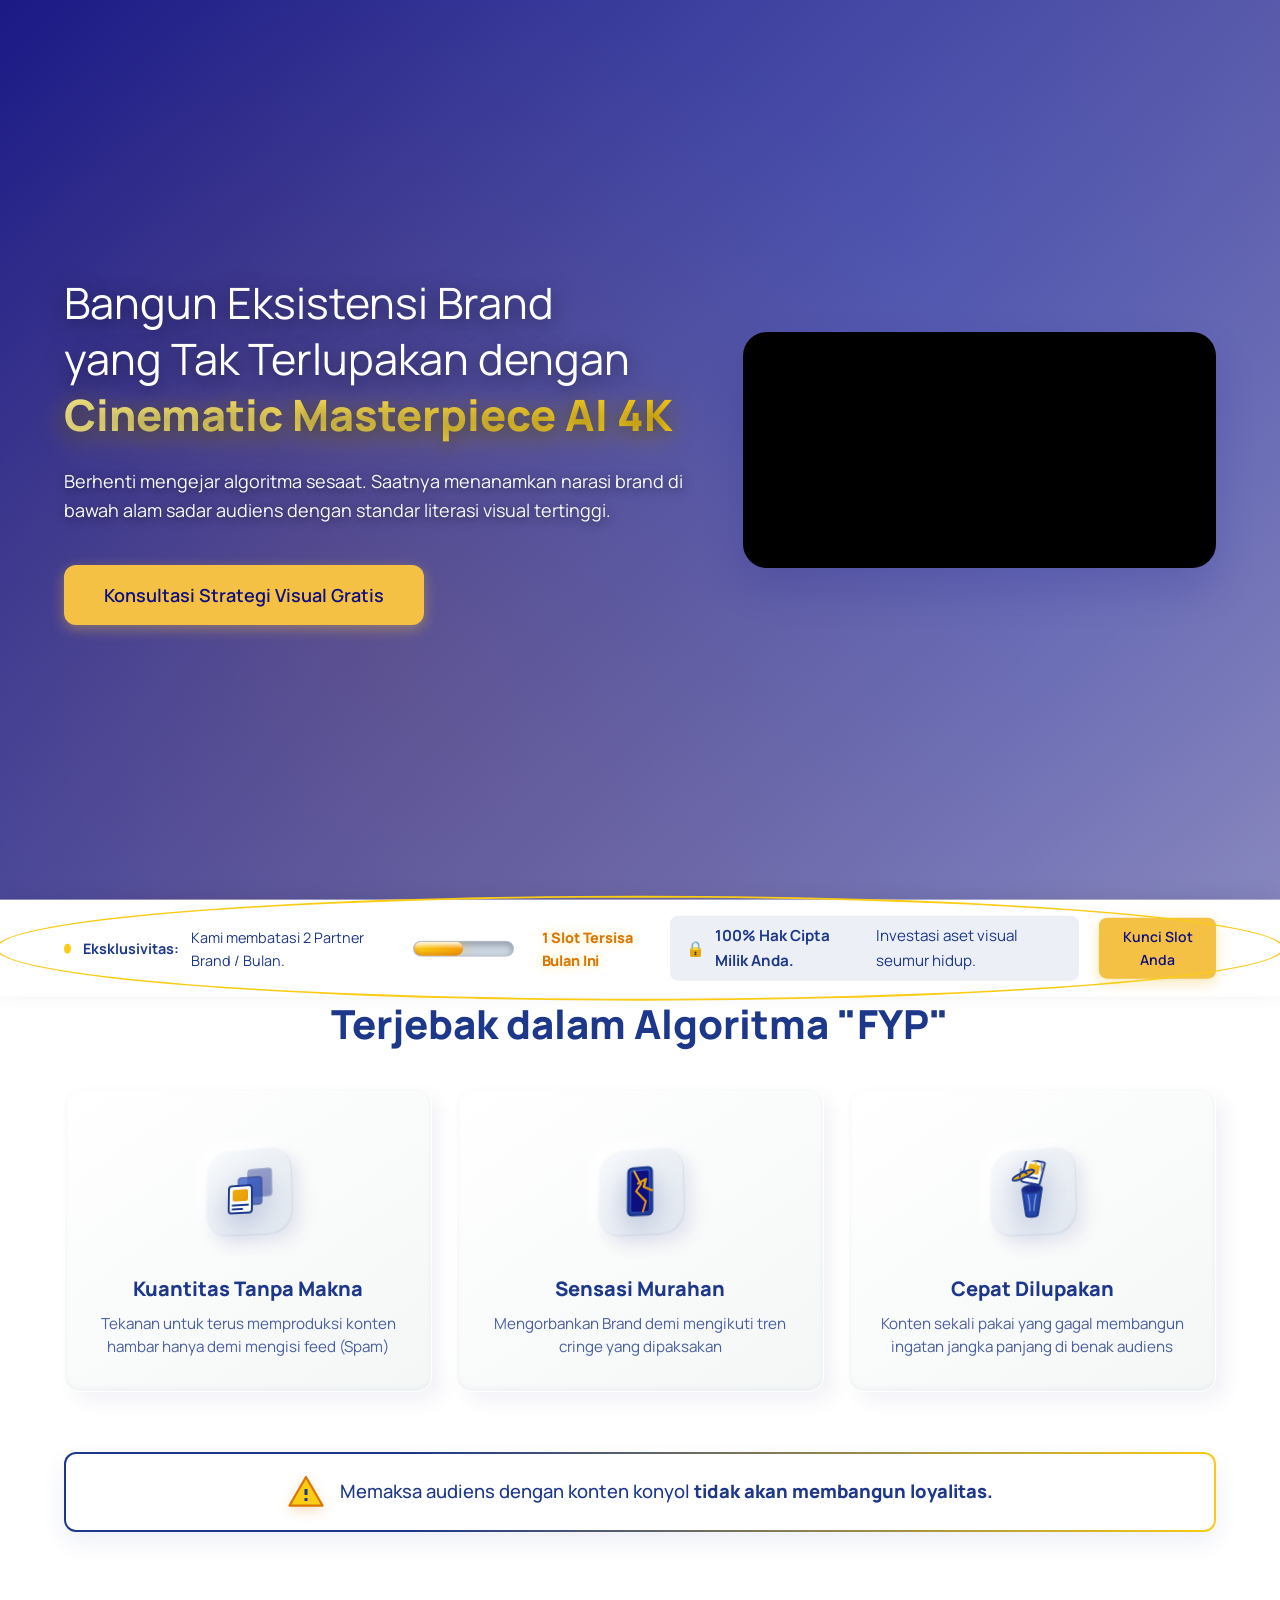
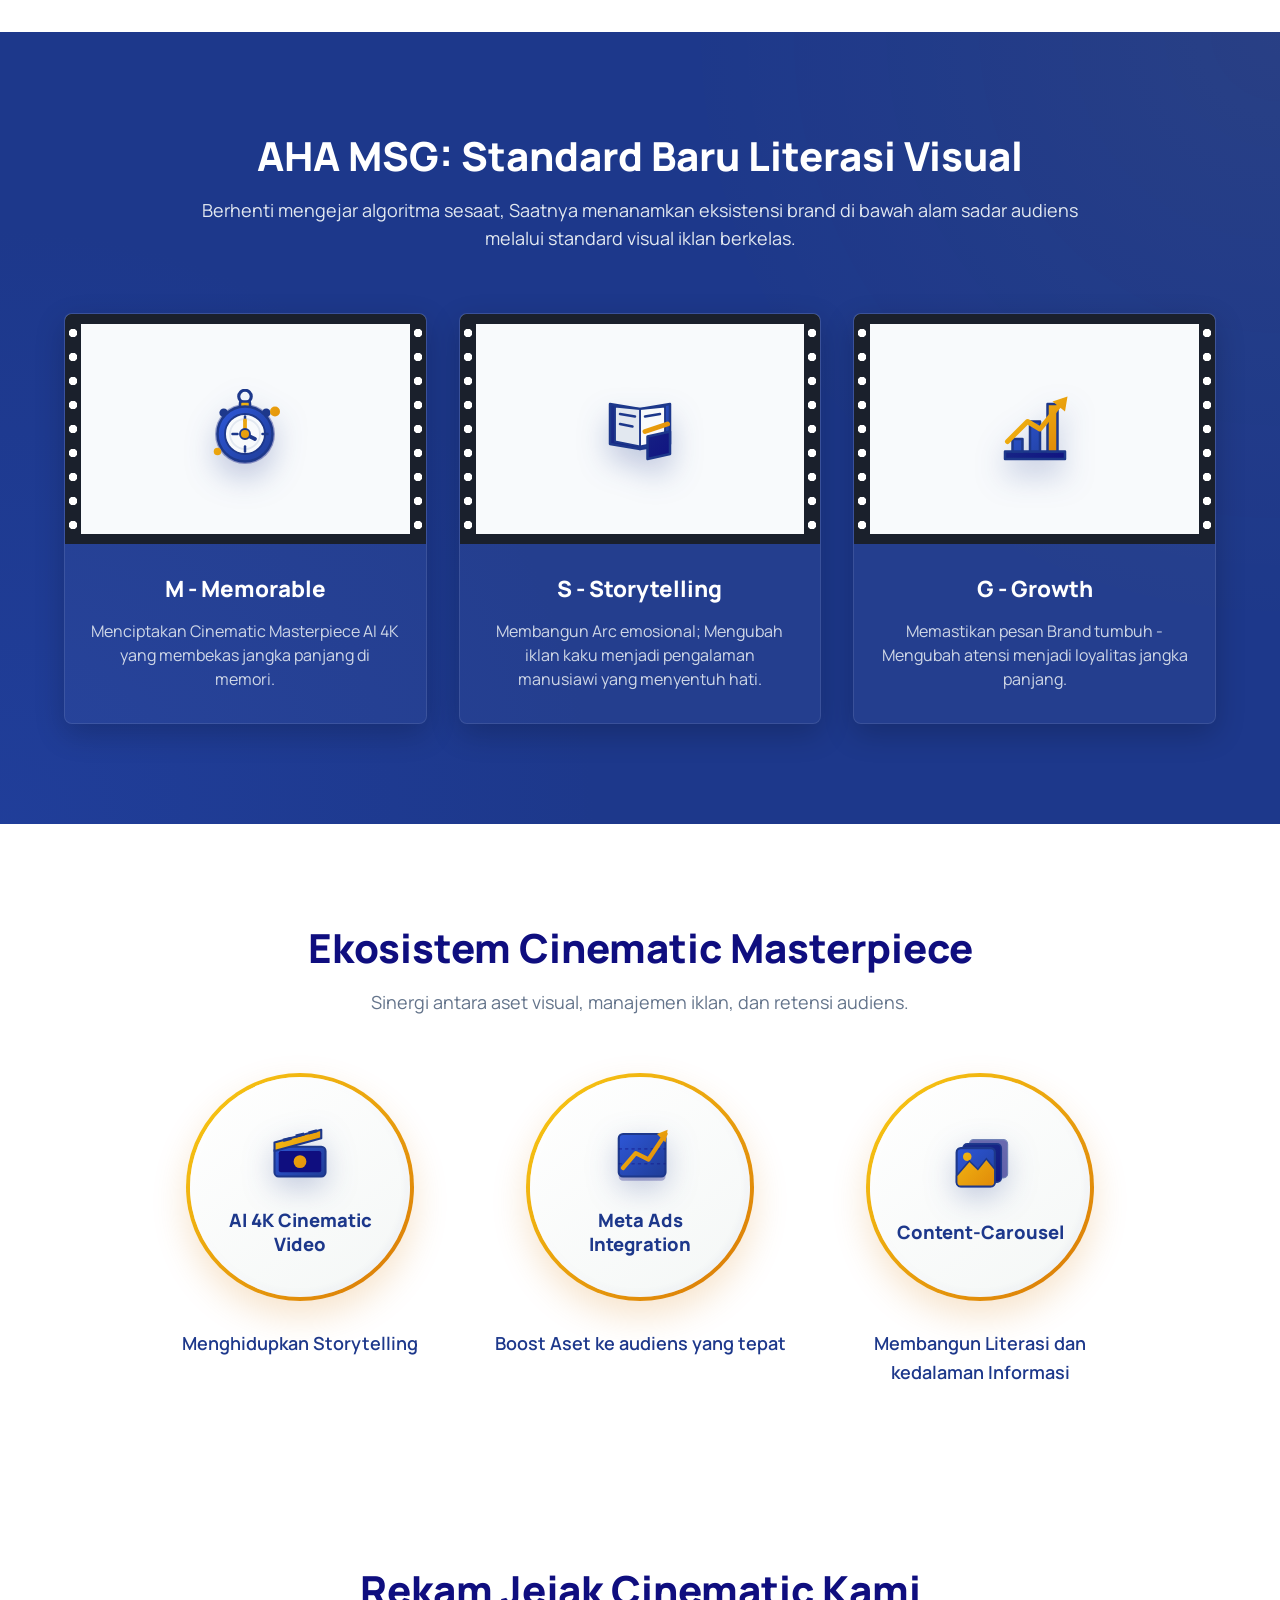
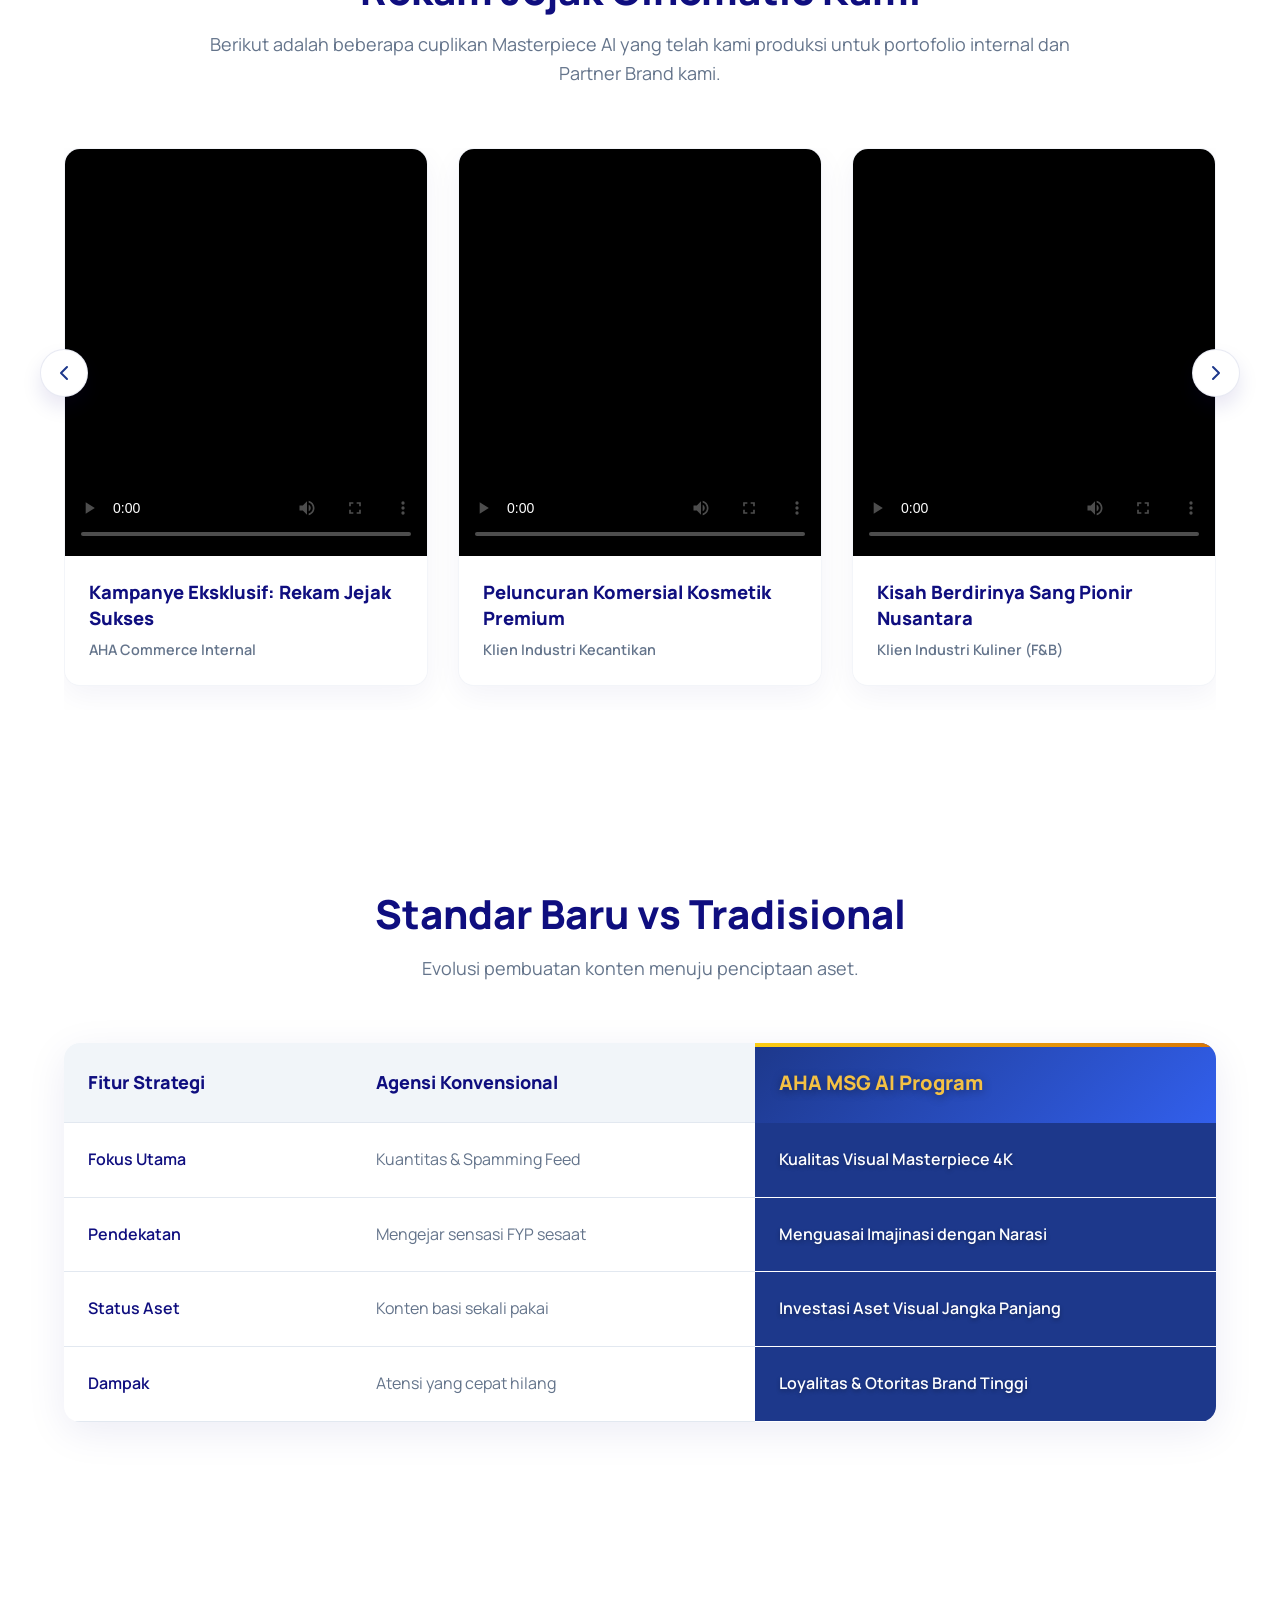
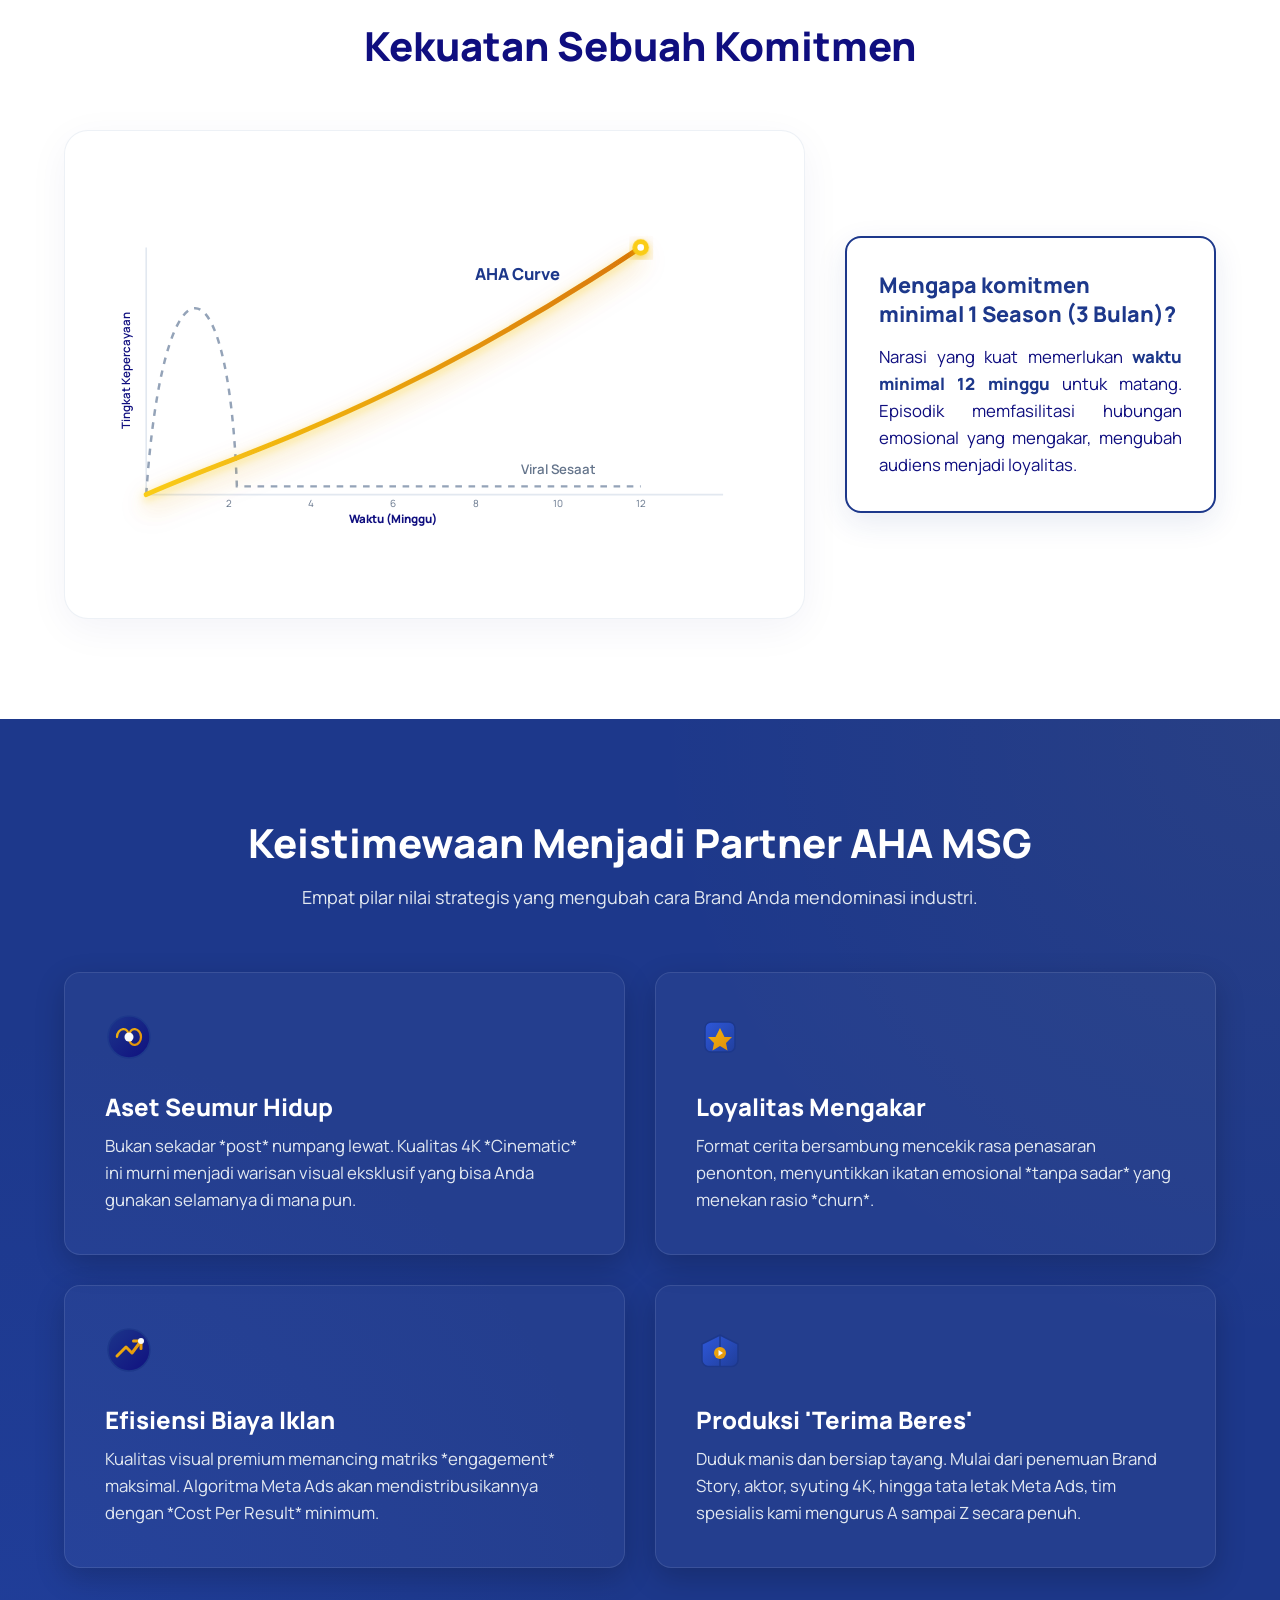
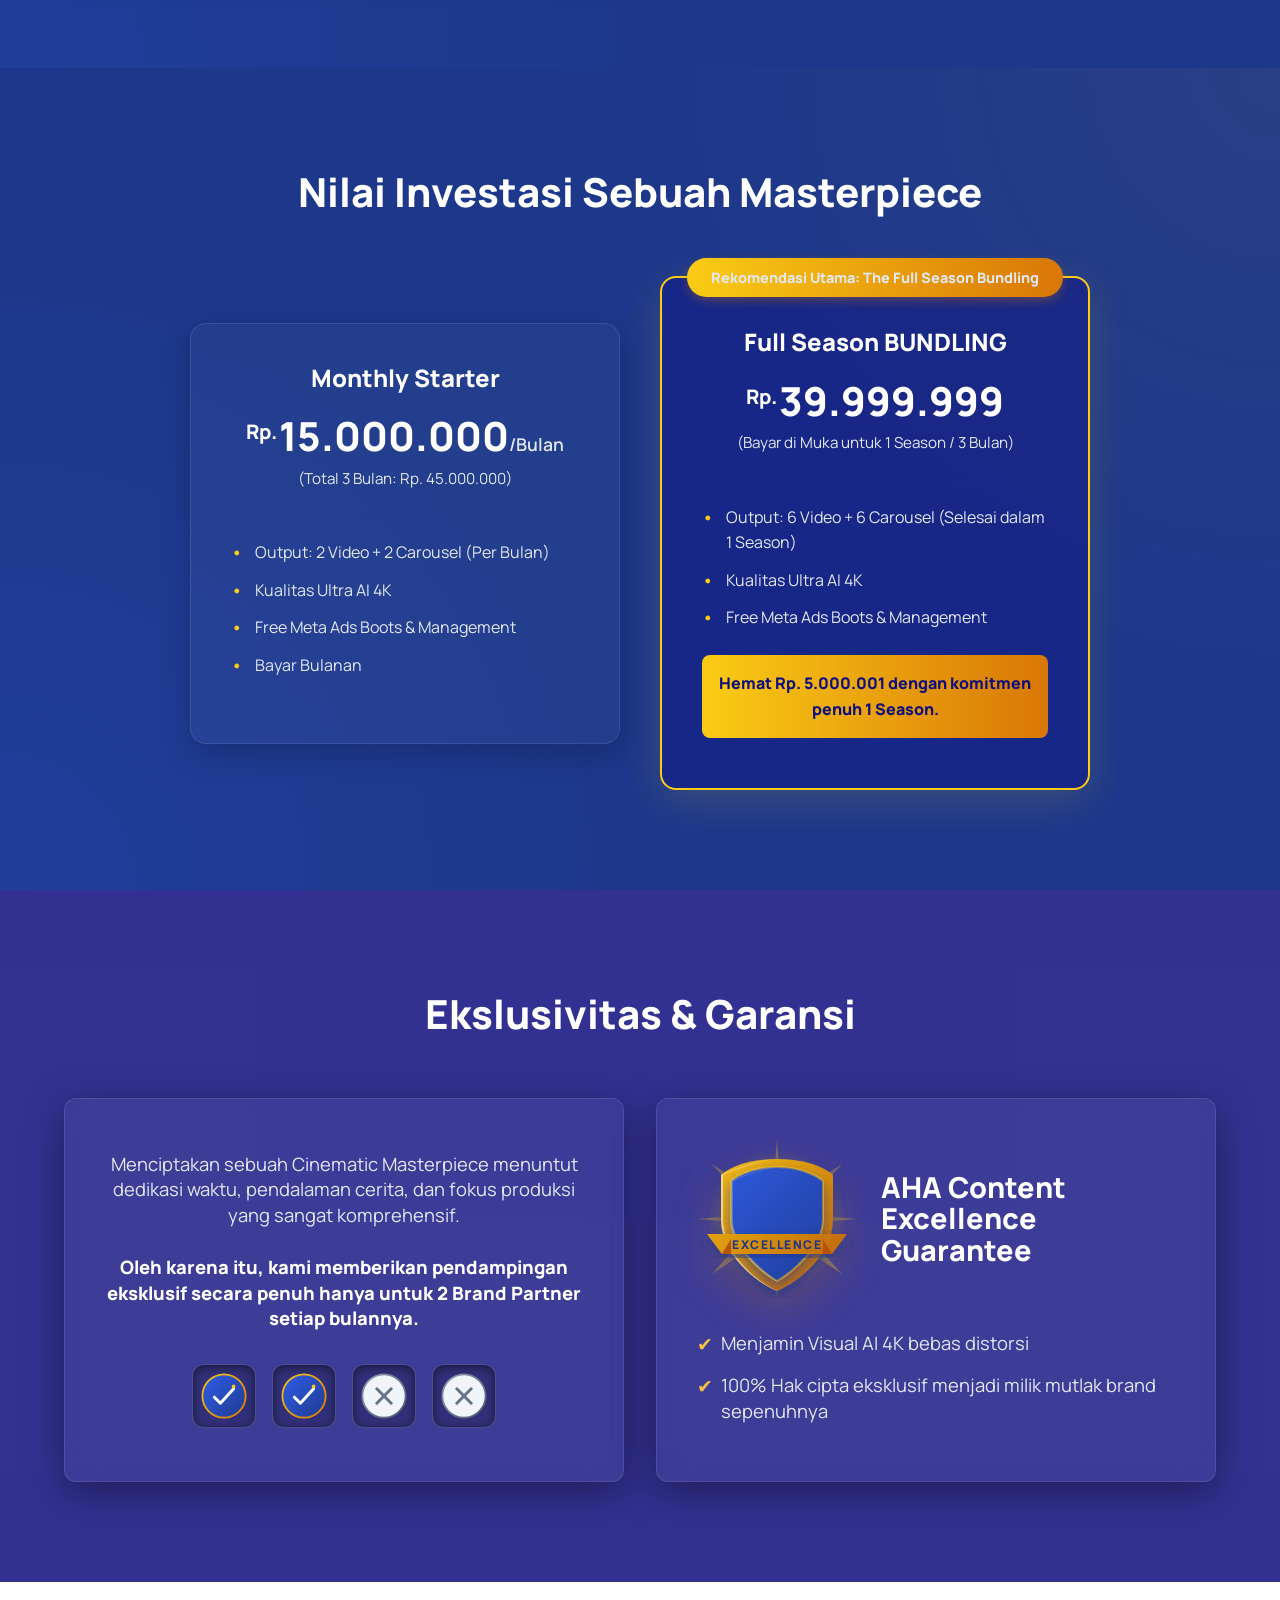
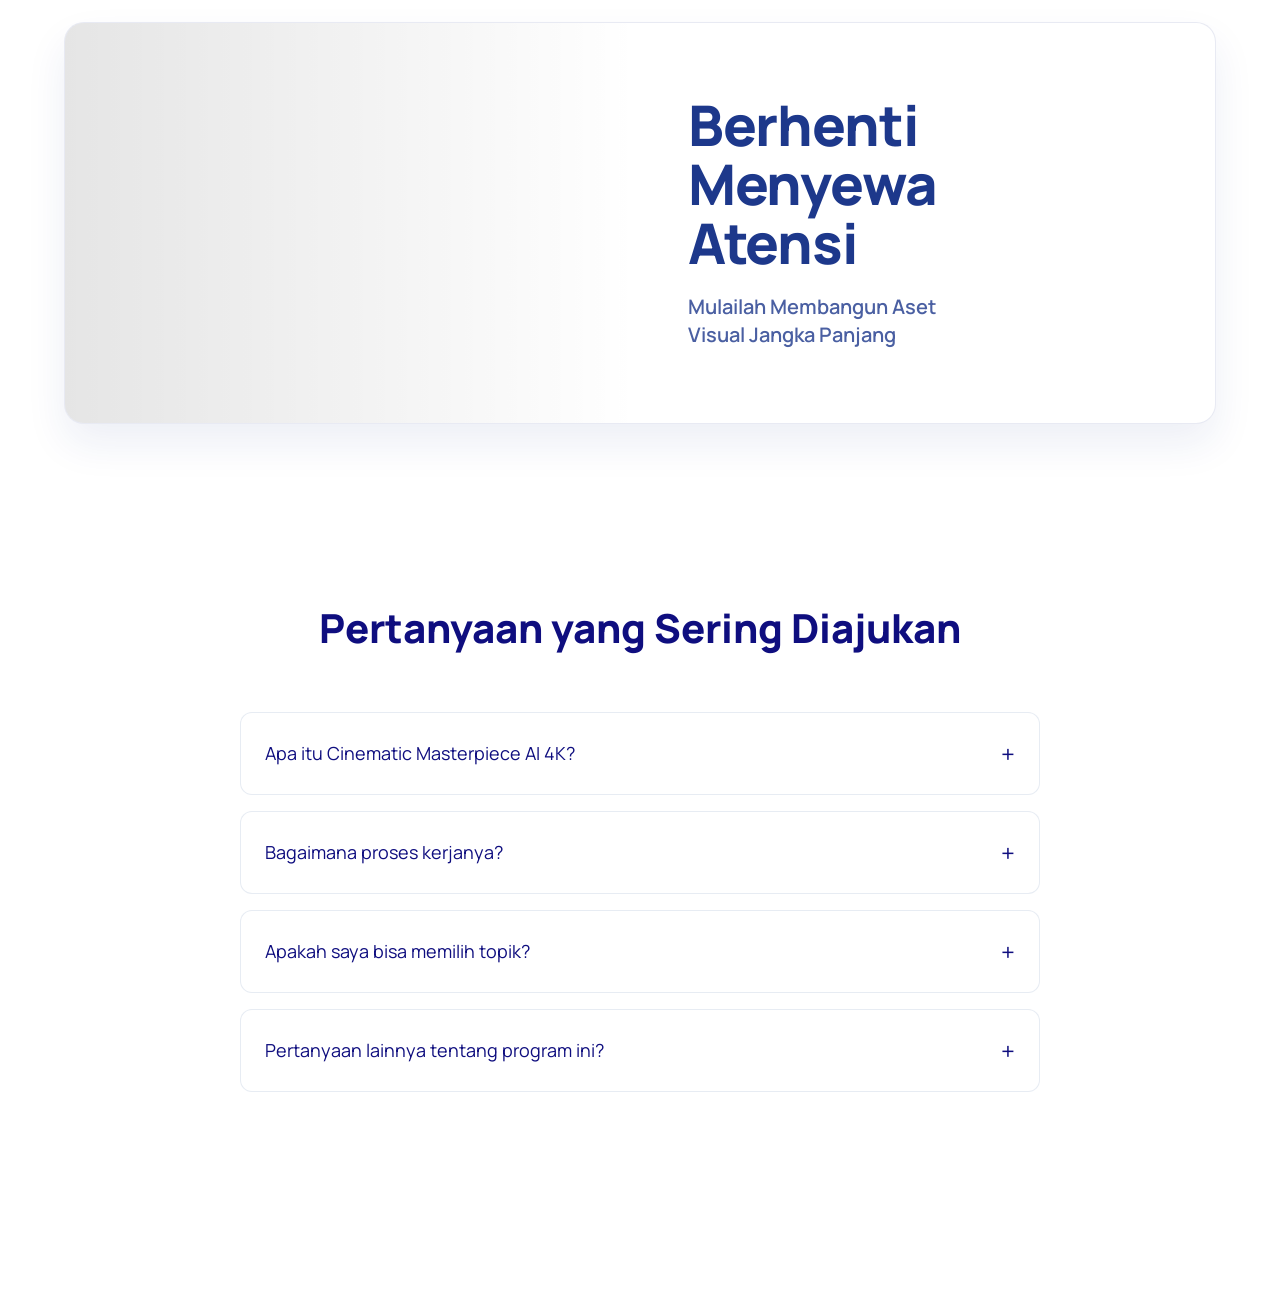
==== commit fa694d1e: "fix: kembalikan layout ekosistem ke versi grid orisinal dan sesuaikan teks Carousel" ====
--- a/index.html
+++ b/index.html
@@ -381,7 +381,7 @@
                                         <path d="M10 44L22 30L30 38L38 28L46 38V50C46 52.2091 44.2091 54 42 54H14C11.7909 54 10 52.2091 10 50V44Z" fill="url(#ekoGold)" stroke="#1D388B" stroke-width="1.5"/>
                                     </svg>
                                 </span>
-                                <span class="text">Micro-Content Carousels</span>
+                                <span class="text">Content-Carousel</span>
                             </div>
                         </div>
                         <p class="eko-desc">Membangun Literasi dan kedalaman Informasi</p>
@@ -558,17 +558,22 @@
                             <text x="550" y="325" fill="#64748B" font-size="16" font-weight="600" text-anchor="middle">Viral Sesaat</text>
                             
                             <!-- Path: Narasi Episodik (AHA Curve - Blue Gradient) -->
-                            <path id="pathAHA" d="M 50 350 C 160 300, 350 250, 650 50" fill="none" class="path-aha" stroke="url(#ahaGradient)" stroke-width="5" stroke-linecap="round"/>
-                            <circle cx="650" cy="50" r="8" fill="#F4C144" class="aha-curve-dot" />
-                            <text x="500" y="90" fill="#1D388B" font-size="20" font-weight="800" text-anchor="middle">AHA Curve</text>
-
-                            <!-- Gradient Def -->
-                            <defs>
-                                <linearGradient id="ahaGradient" x1="0%" y1="0%" x2="100%" y2="0%">
-                                    <stop offset="0%" stop-color="#FACC15" />
-                                    <stop offset="100%" stop-color="#D97706" />
-                                </linearGradient>
-                            </defs>
+                              <path id="pathAHA" d="M 50 350 C 160 300, 350 250, 650 50" fill="none" class="path-aha" stroke="url(#ahaGradient)" stroke-width="6" stroke-linecap="round" filter="url(#goldGlow)"/>
+                              <circle cx="650" cy="50" r="10" fill="#FACC15" class="aha-curve-dot" filter="url(#goldGlow)" />
+                              <circle cx="650" cy="50" r="4" fill="#FFFFFF" />
+                              <text x="500" y="90" fill="#1D388B" font-size="20" font-weight="800" text-anchor="middle">AHA Curve</text>
+  
+                              <!-- Gradient Def -->
+                              <defs>
+                                  <linearGradient id="ahaGradient" x1="0%" y1="0%" x2="100%" y2="0%">
+                                      <stop offset="0%" stop-color="#FACC15" />
+                                      <stop offset="100%" stop-color="#D97706" />
+                                  </linearGradient>
+                                  <filter id="goldGlow" x="-20%" y="-20%" width="140%" height="140%">
+                                      <feDropShadow dx="0" dy="12" stdDeviation="15" flood-color="#D97706" flood-opacity="0.4"/>
+                                      <feDropShadow dx="0" dy="4" stdDeviation="5" flood-color="#FACC15" flood-opacity="0.5"/>
+                                  </filter>
+                              </defs>
                         </svg>
                     </div>
                     
@@ -905,3 +910,5 @@
     <script src="script.js"></script>
 </body>
 </html>
+
+
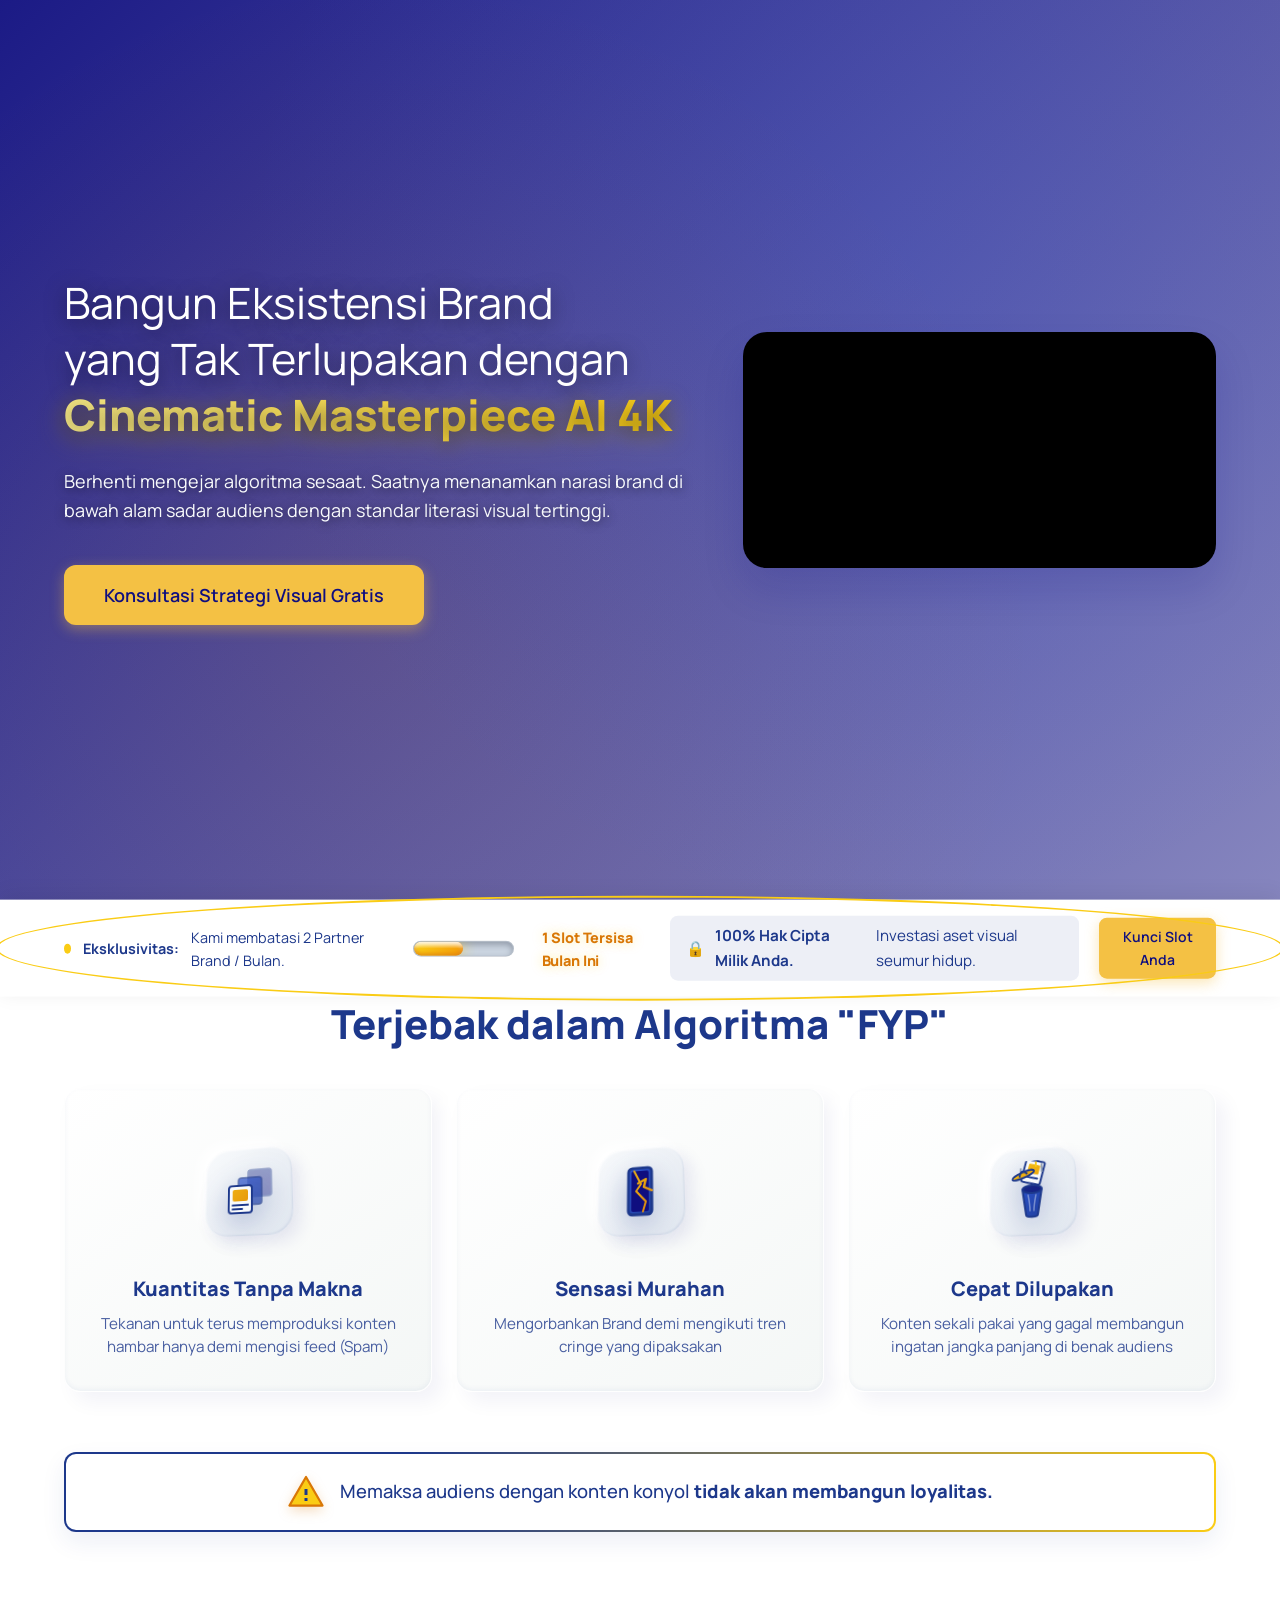
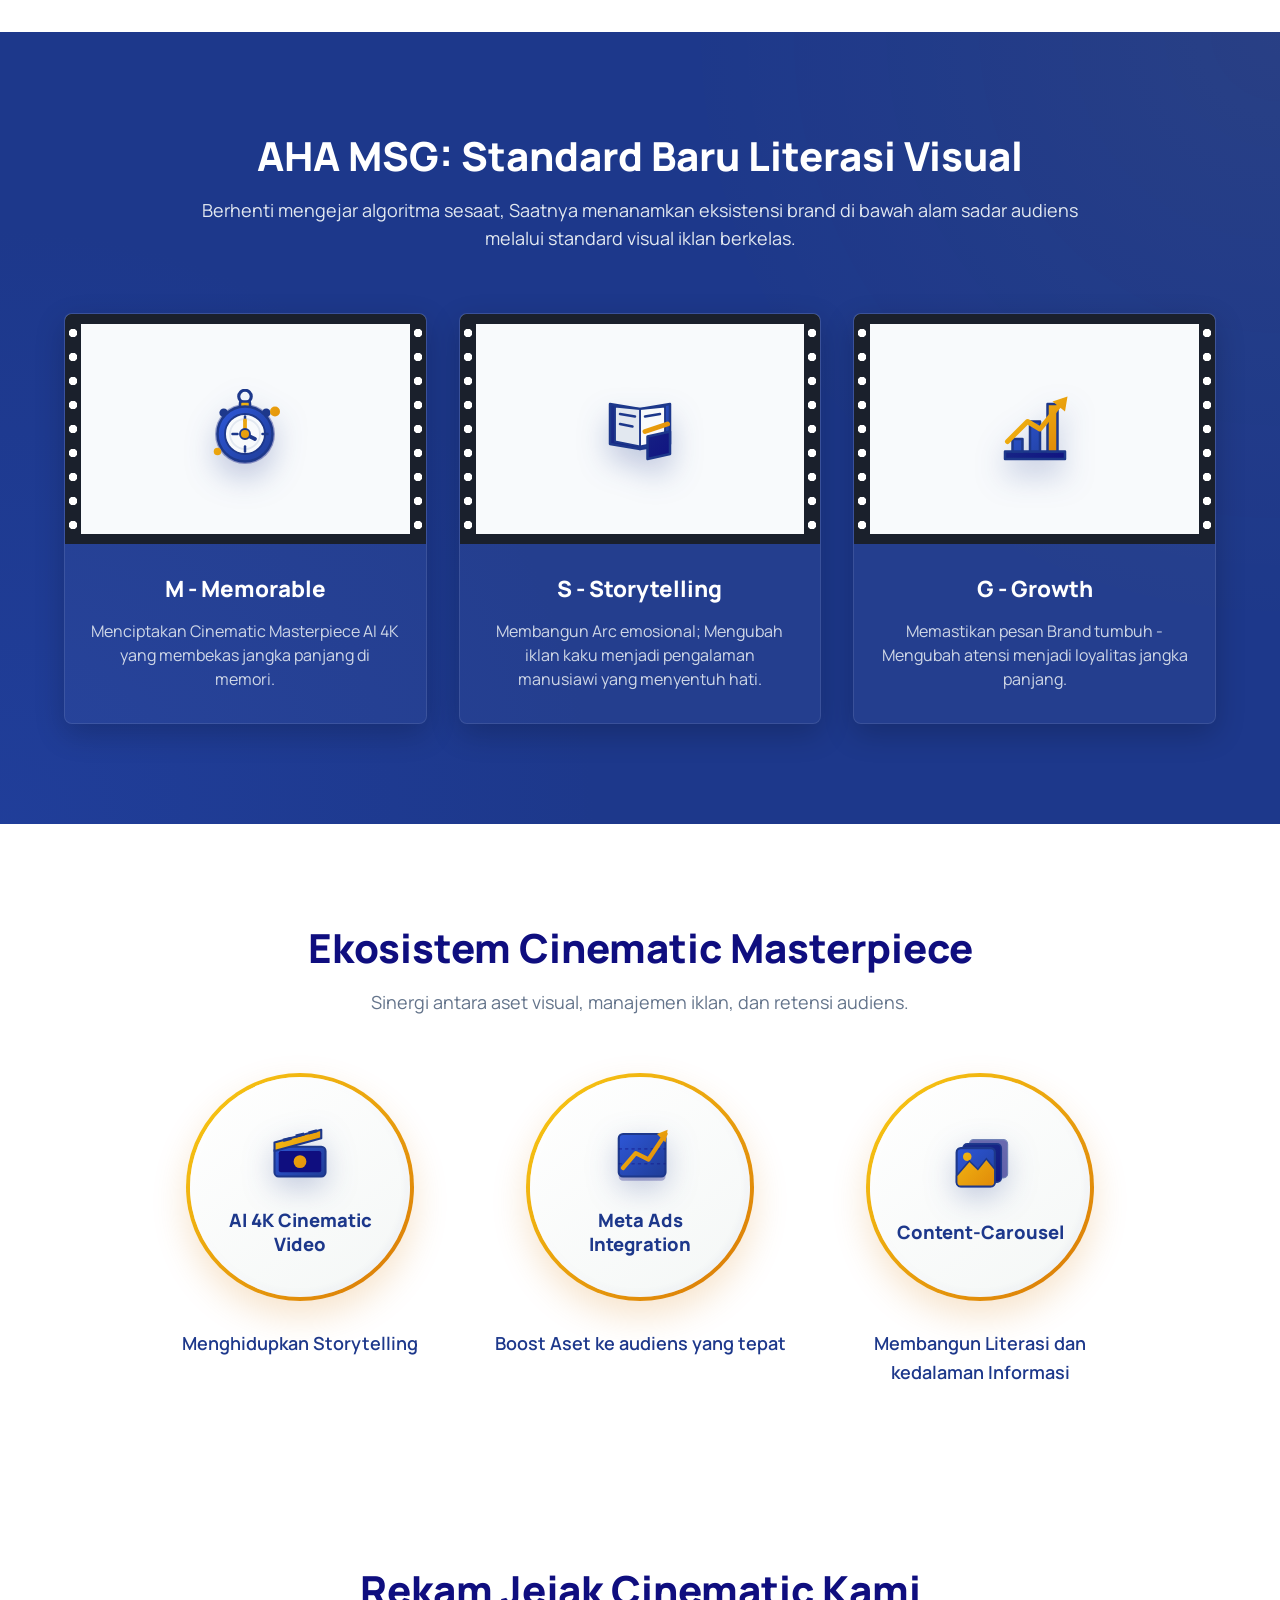
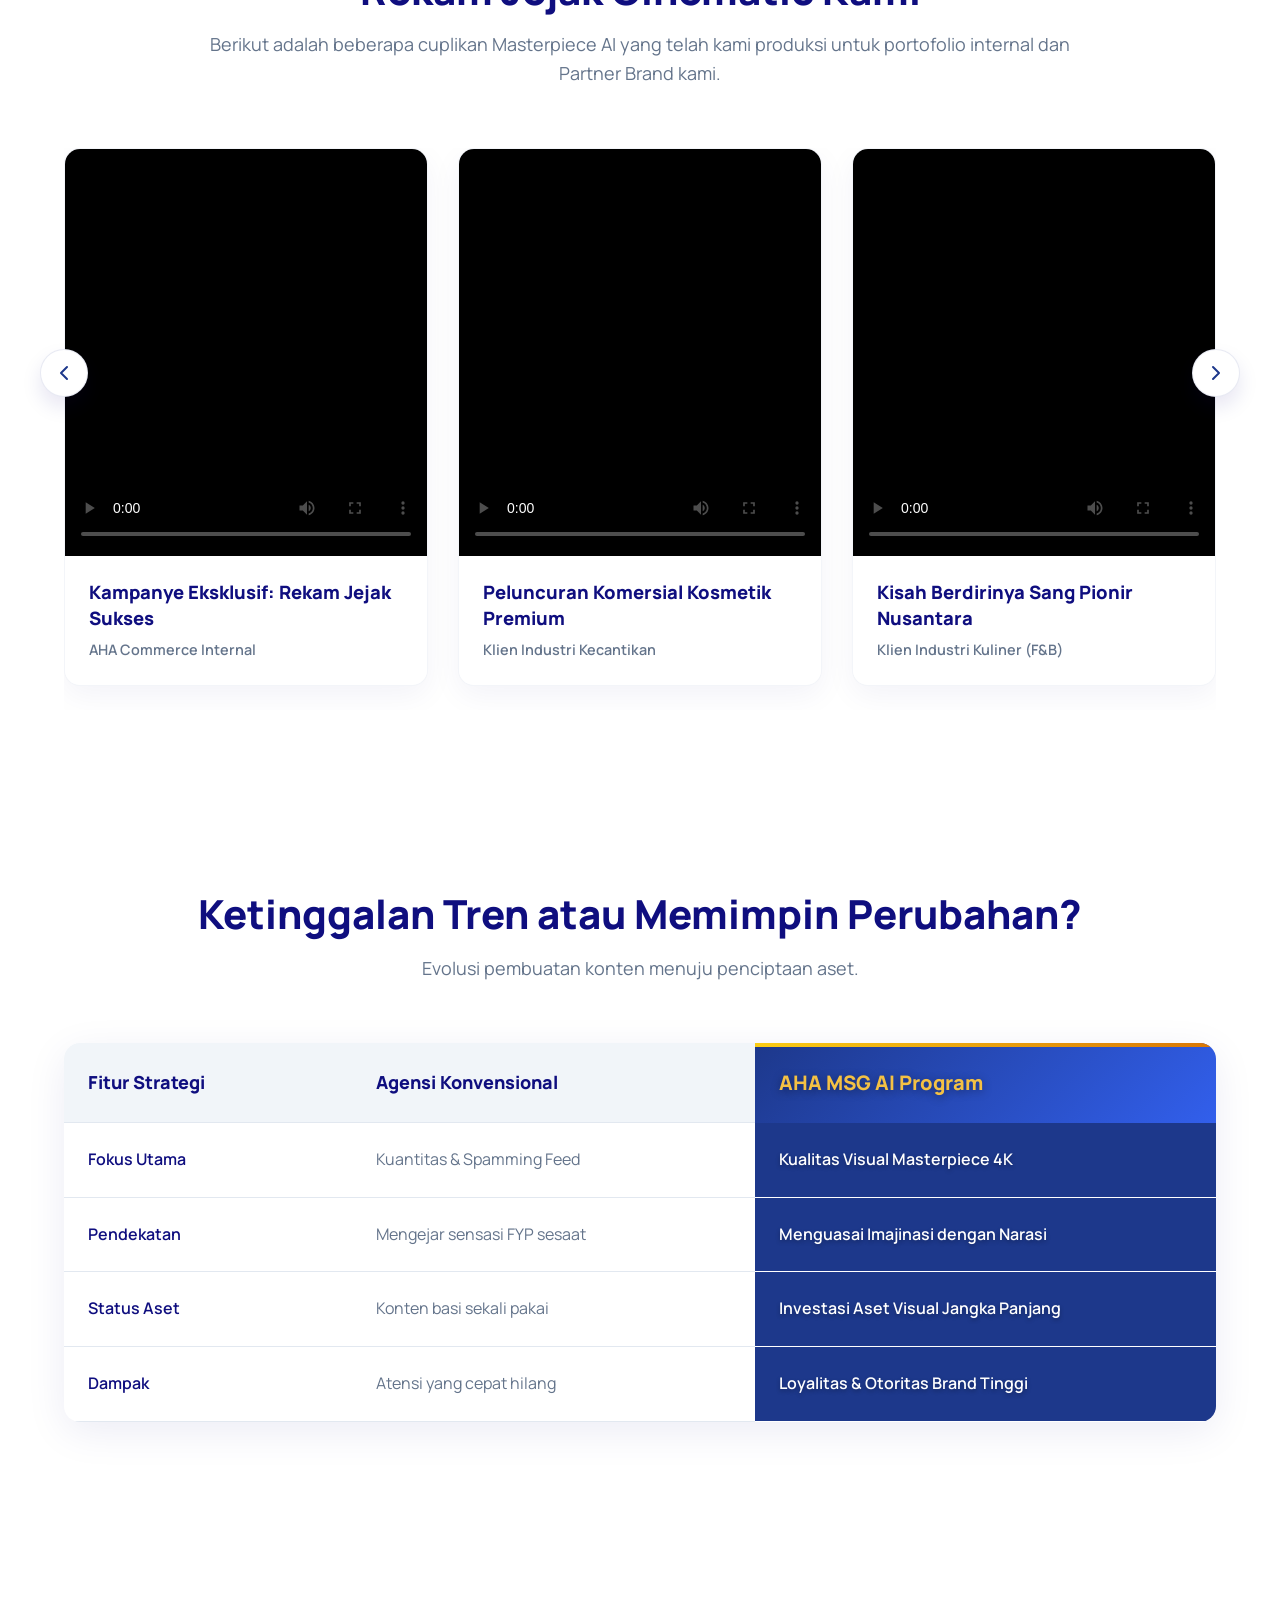
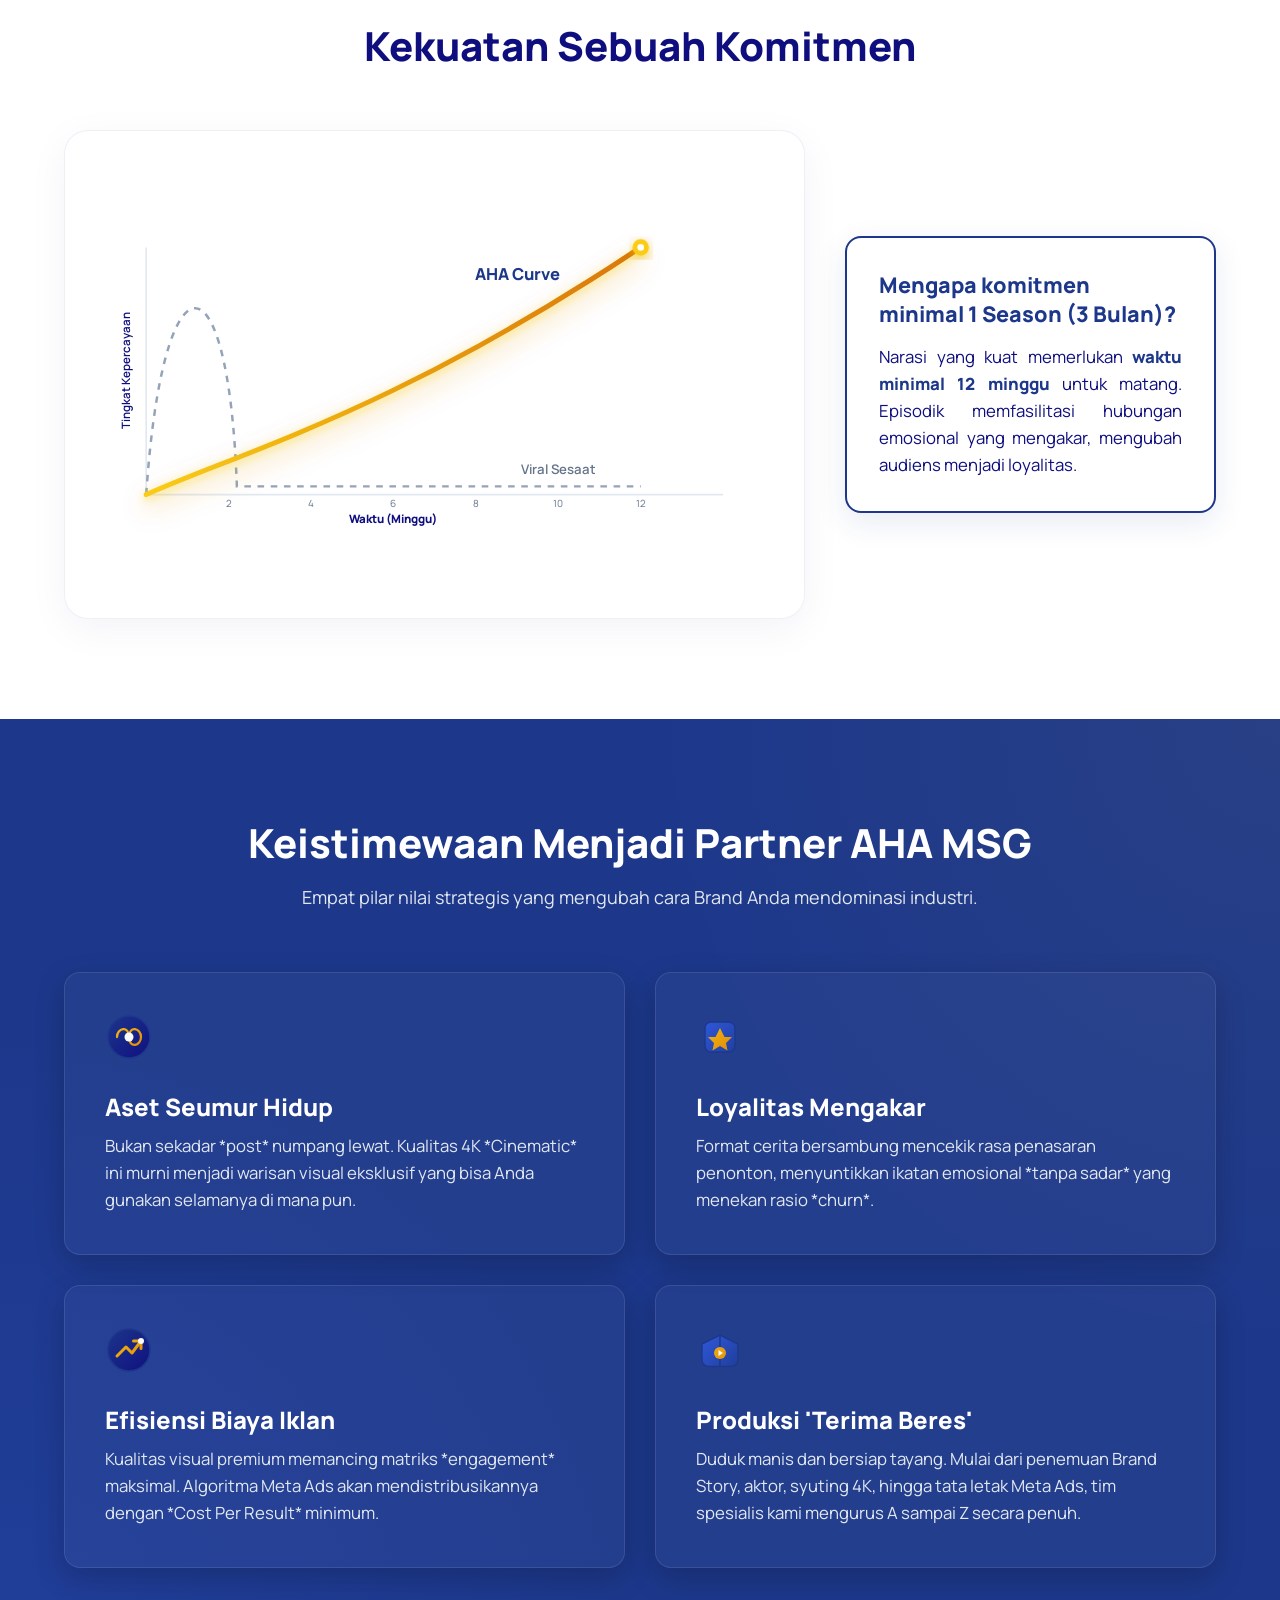
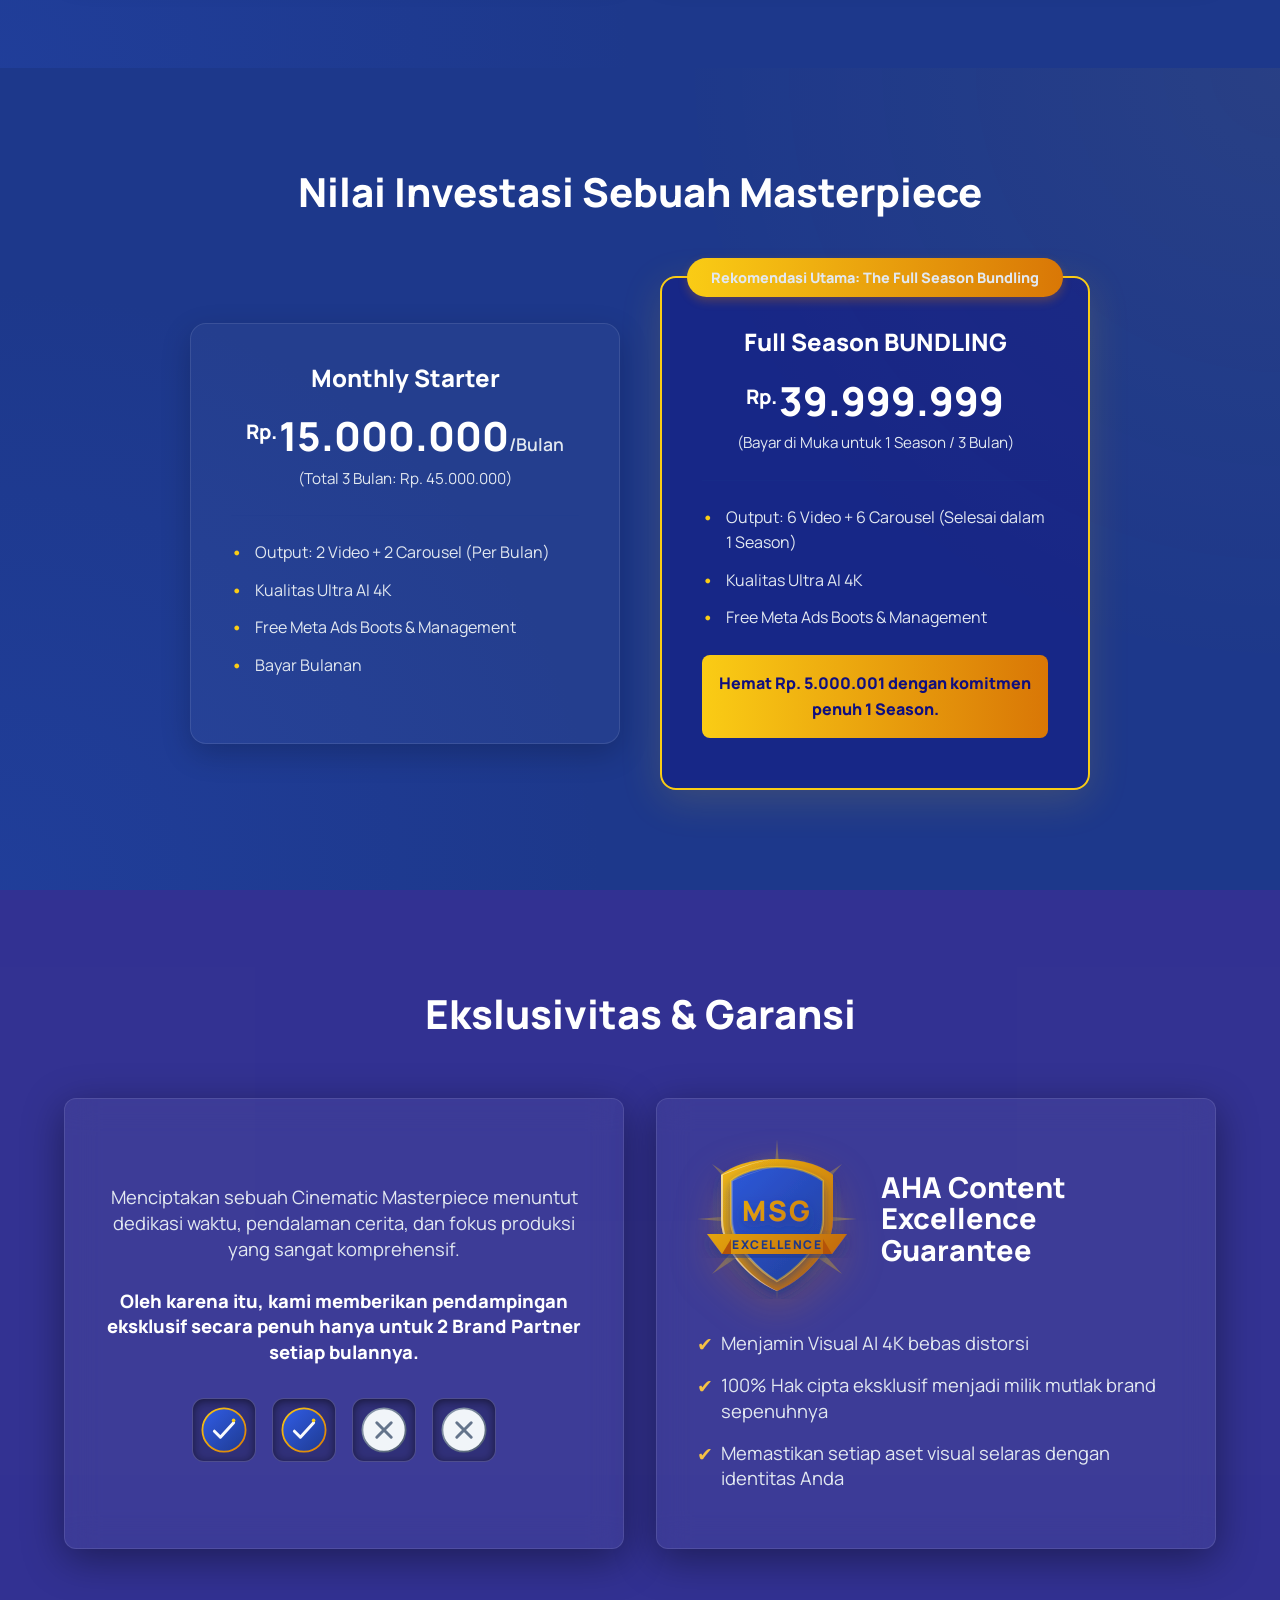
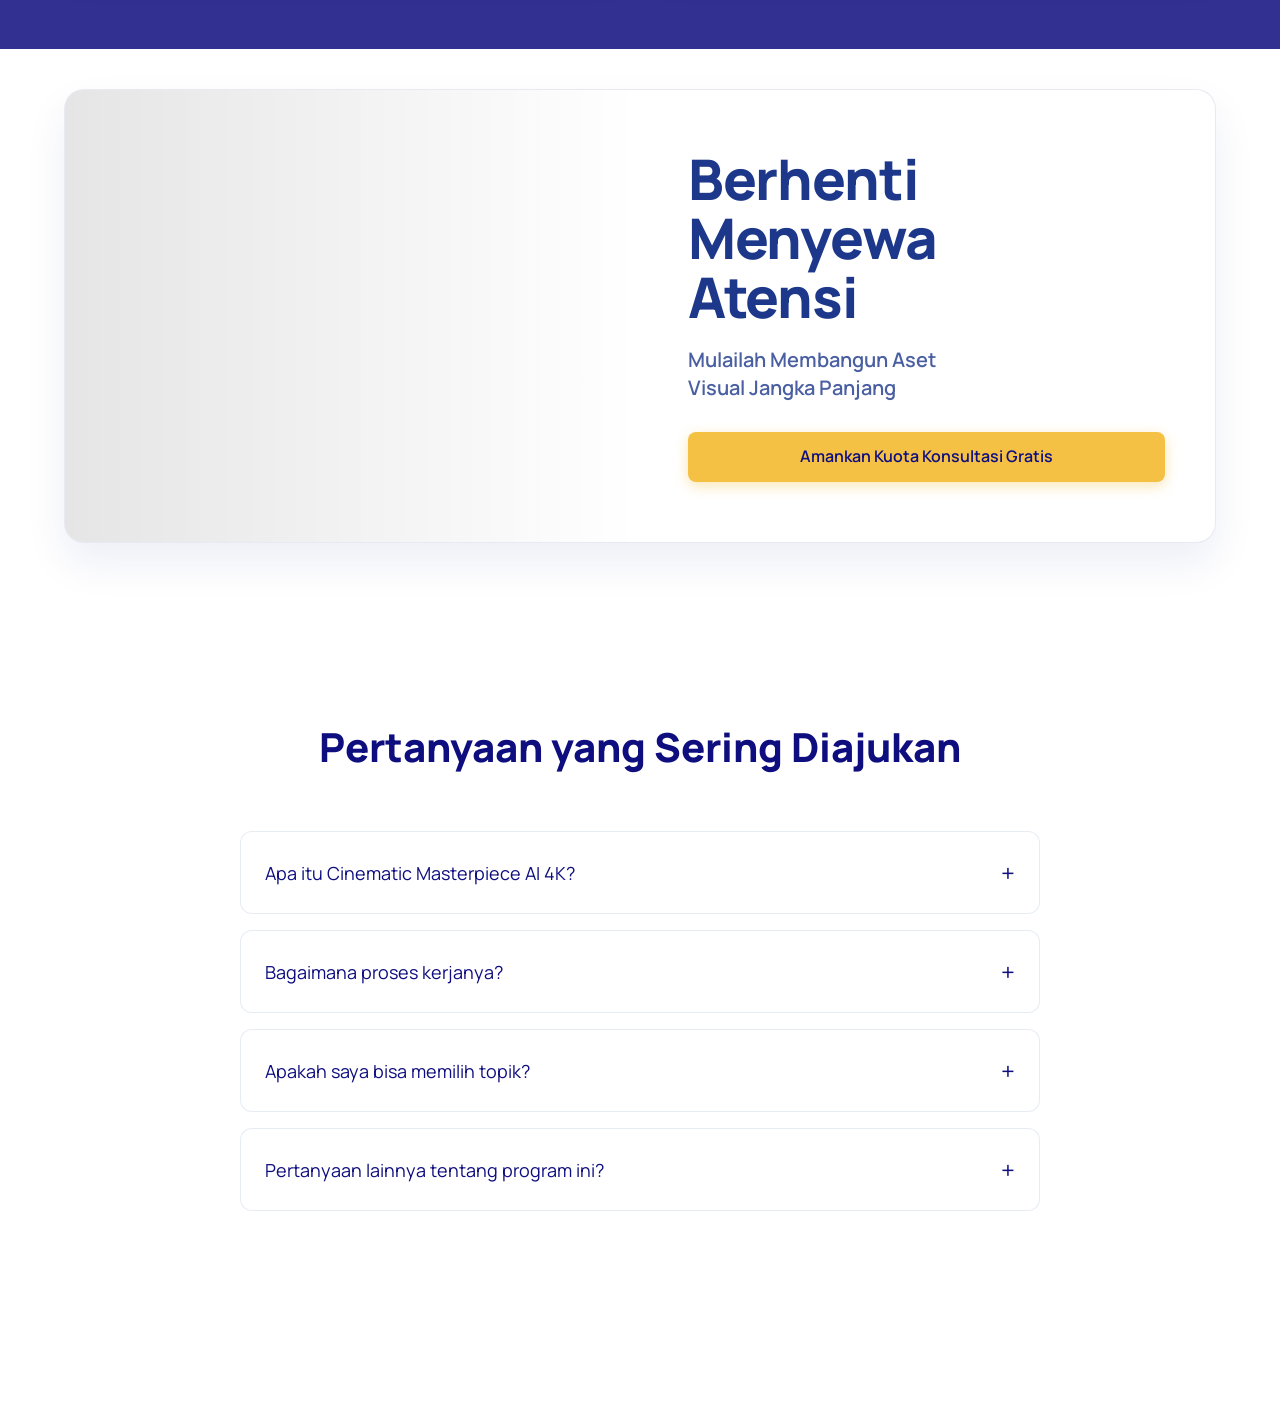
==== commit 7e6085c0: "feat: tambahkan teks monogram MSG pada graphic AHA Content Excellence Guarantee shield" ====
--- a/index.html
+++ b/index.html
@@ -21,7 +21,7 @@
         <!-- Hero Section (Redesigned matching wireframe: Split Layout) -->
         <section class="hero" id="home">
             <video autoplay loop muted playsinline class="hero-bg-video">
-                <source src="hero4.mp4" type="video/mp4">
+                <source src="assets/hero4.mp4" type="video/mp4">
             </video>
             <div class="hero-bg-overlay"></div>
             <div class="hero-bg"></div>
@@ -41,7 +41,7 @@
                 <div class="hero-visual reveal-left delay-1">
                     <div class="video-container">
                         <video autoplay loop muted playsinline style="width: 100%; border-radius: 24px; display: block; box-shadow: 0 20px 40px rgba(15, 14, 127, 0.15);">
-                            <source src="Hero.mp4" type="video/mp4">
+                            <source src="assets/Hero.mp4" type="video/mp4">
                             Browser Anda tidak mendukung tag video.
                         </video>
                     </div>
@@ -408,7 +408,7 @@
                         <div class="video-card">
                             <div class="video-frame" style="position: relative; padding-bottom: 56.25%; height: 0; background-color: #000;">
                                 <video controls preload="metadata" poster="https://images.unsplash.com/photo-1542204165-65bf26472b9b?auto=format&fit=crop&w=800&q=80" style="position: absolute; top: 0; left: 0; width: 100%; height: 100%;">
-                                    <source src="portfolio-1.mp4" type="video/mp4">
+                                    <source src="assets/portfolio-1.mp4" type="video/mp4">
                                     Browser Anda tidak mendukung pemutar video.
                                 </video>
                             </div>
@@ -422,7 +422,7 @@
                         <div class="video-card">
                             <div class="video-frame" style="position: relative; padding-bottom: 56.25%; height: 0; background-color: #000;">
                                 <video controls preload="metadata" poster="https://images.unsplash.com/photo-1626814026160-2237a95fc5a0?auto=format&fit=crop&w=800&q=80" style="position: absolute; top: 0; left: 0; width: 100%; height: 100%;">
-                                    <source src="portfolio-2.mp4" type="video/mp4">
+                                    <source src="assets/portfolio-2.mp4" type="video/mp4">
                                     Browser Anda tidak mendukung pemutar video.
                                 </video>
                             </div>
@@ -436,7 +436,7 @@
                         <div class="video-card">
                             <div class="video-frame" style="position: relative; padding-bottom: 56.25%; height: 0; background-color: #000;">
                                 <video controls preload="metadata" poster="https://images.unsplash.com/photo-1540655037529-dec9815f5eaa?auto=format&fit=crop&w=800&q=80" style="position: absolute; top: 0; left: 0; width: 100%; height: 100%;">
-                                    <source src="portfolio-3.mp4" type="video/mp4">
+                                    <source src="assets/portfolio-3.mp4" type="video/mp4">
                                     Browser Anda tidak mendukung pemutar video.
                                 </video>
                             </div>
@@ -450,7 +450,7 @@
                         <div class="video-card">
                             <div class="video-frame" style="position: relative; padding-bottom: 56.25%; height: 0; background-color: #000;">
                                 <video controls preload="metadata" poster="https://images.unsplash.com/photo-1550751827-4bd374c3f58b?auto=format&fit=crop&w=800&q=80" style="position: absolute; top: 0; left: 0; width: 100%; height: 100%;">
-                                    <source src="portfolio-4.mp4" type="video/mp4">
+                                    <source src="assets/portfolio-4.mp4" type="video/mp4">
                                     Browser Anda tidak mendukung pemutar video.
                                 </video>
                             </div>
@@ -464,7 +464,7 @@
                         <div class="video-card">
                             <div class="video-frame" style="position: relative; padding-bottom: 56.25%; height: 0; background-color: #000;">
                                 <video controls preload="metadata" poster="https://images.unsplash.com/photo-1492691527719-9d1e07e534b4?auto=format&fit=crop&w=800&q=80" style="position: absolute; top: 0; left: 0; width: 100%; height: 100%;">
-                                    <source src="portfolio-5.mp4" type="video/mp4">
+                                    <source src="assets/portfolio-5.mp4" type="video/mp4">
                                     Browser Anda tidak mendukung pemutar video.
                                 </video>
                             </div>
@@ -486,7 +486,7 @@
         <section class="section disruption" id="disrupsi">
             <div class="container">
                 <div class="section-header reveal-up">
-                    <h2 class="section-title">Standar Baru vs Tradisional</h2>
+                    <h2 class="section-title">Ketinggalan Tren atau Memimpin Perubahan?</h2>
                     <p class="section-desc">Evolusi pembuatan konten menuju penciptaan aset.</p>
                 </div>
                 
@@ -702,7 +702,7 @@
         <!-- Ekslusivitas & Garansi -->
         <section class="section guarantee" id="garansi">
             <video autoplay loop muted playsinline class="guarantee-bg-video">
-                <source src="hero2.mp4" type="video/mp4">
+                <source src="assets/hero2.mp4" type="video/mp4">
             </video>
             <div class="guarantee-overlay"></div>
             <div class="container">
@@ -797,10 +797,13 @@
                                     <path d="M80 20C120 20 136 36 136 36V80C136 116 100 144 80 152C60 144 24 116 24 80V36C24 36 40 20 80 20Z" fill="url(#shieldGold)" filter="url(#shadow)"/>
                                     
                                     <!-- Inner Blue Shield -->
-                                    <path d="M80 28C110 28 126 42 126 42V80C126 108 94 134 80 142C66 134 34 108 34 80V42C34 42 50 28 80 28Z" fill="url(#shieldBlue)" stroke="#FACC15" stroke-opacity="0.4" stroke-width="2" filter="url(#shadow)"/>
-
-                                    <!-- Left highlight (3D edge matching shieldClip) -->
-                                    <path d="M80 20C60 20 24 36 24 36V80C24 116 60 144 80 152H80.5C62.5 144 26 116 26 80V36C26 36 62 20 80.5 20H80Z" fill="#FFFFFF" opacity="0.5"/>
+                                      <path d="M80 28C110 28 126 42 126 42V80C126 108 94 134 80 142C66 134 34 108 34 80V42C34 42 50 28 80 28Z" fill="url(#shieldBlue)" stroke="#FACC15" stroke-opacity="0.4" stroke-width="2" filter="url(#shadow)"/>
+  
+                                      <!-- Center Monogram -->
+                                      <text x="80" y="82" font-family="'Manrope', sans-serif" font-weight="800" font-size="28" fill="url(#shieldGold)" filter="url(#shadow)" text-anchor="middle" letter-spacing="2">MSG</text>
+
+                                      <!-- Left highlight (3D edge matching shieldClip) -->
+                                      <path d="M80 20C60 20 24 36 24 36V80C24 116 60 144 80 152H80.5C62.5 144 26 116 26 80V36C26 36 62 20 80.5 20H80Z" fill="#FFFFFF" opacity="0.5"/>
                                     <path d="M80 28C66 28 34 42 34 42V80C34 108 66 134 80 142H80.5C68.5 134 36 108 36 80V42C36 42 68 28 80.5 28H80Z" fill="#FFFFFF" opacity="0.2"/>
 
                                     <!-- Front Gold Ribbon Overlay -->
@@ -815,10 +818,11 @@
                             </div>
                             <h3 class="badge-title">AHA Content<br>Excellence<br>Guarantee</h3>
                         </div>
-                        <ul class="guarantee-list">
-                            <li>Menjamin Visual AI 4K bebas distorsi</li>
-                            <li>100% Hak cipta eksklusif menjadi milik mutlak brand sepenuhnya</li>
-                        </ul>
+                          <ul class="guarantee-list">
+                              <li>Menjamin Visual AI 4K bebas distorsi</li>
+                              <li>100% Hak cipta eksklusif menjadi milik mutlak brand sepenuhnya</li>
+                              <li>Memastikan setiap aset visual selaras dengan identitas Anda</li>
+                          </ul>
                     </div>
                 </div>
             </div>
@@ -832,6 +836,7 @@
                     <div class="strip-content">
                         <h2>Berhenti<br>Menyewa<br>Atensi</h2>
                         <p>Mulailah Membangun Aset<br>Visual Jangka Panjang</p>
+                        <a href="#komitmen" class="btn btn-primary pulse-shadow mt-4" style="margin-top: 30px;">Amankan Kuota Konsultasi Gratis</a>
                     </div>
                 </div>
             </div>
@@ -912,3 +917,5 @@
 </html>
 
 
+
+
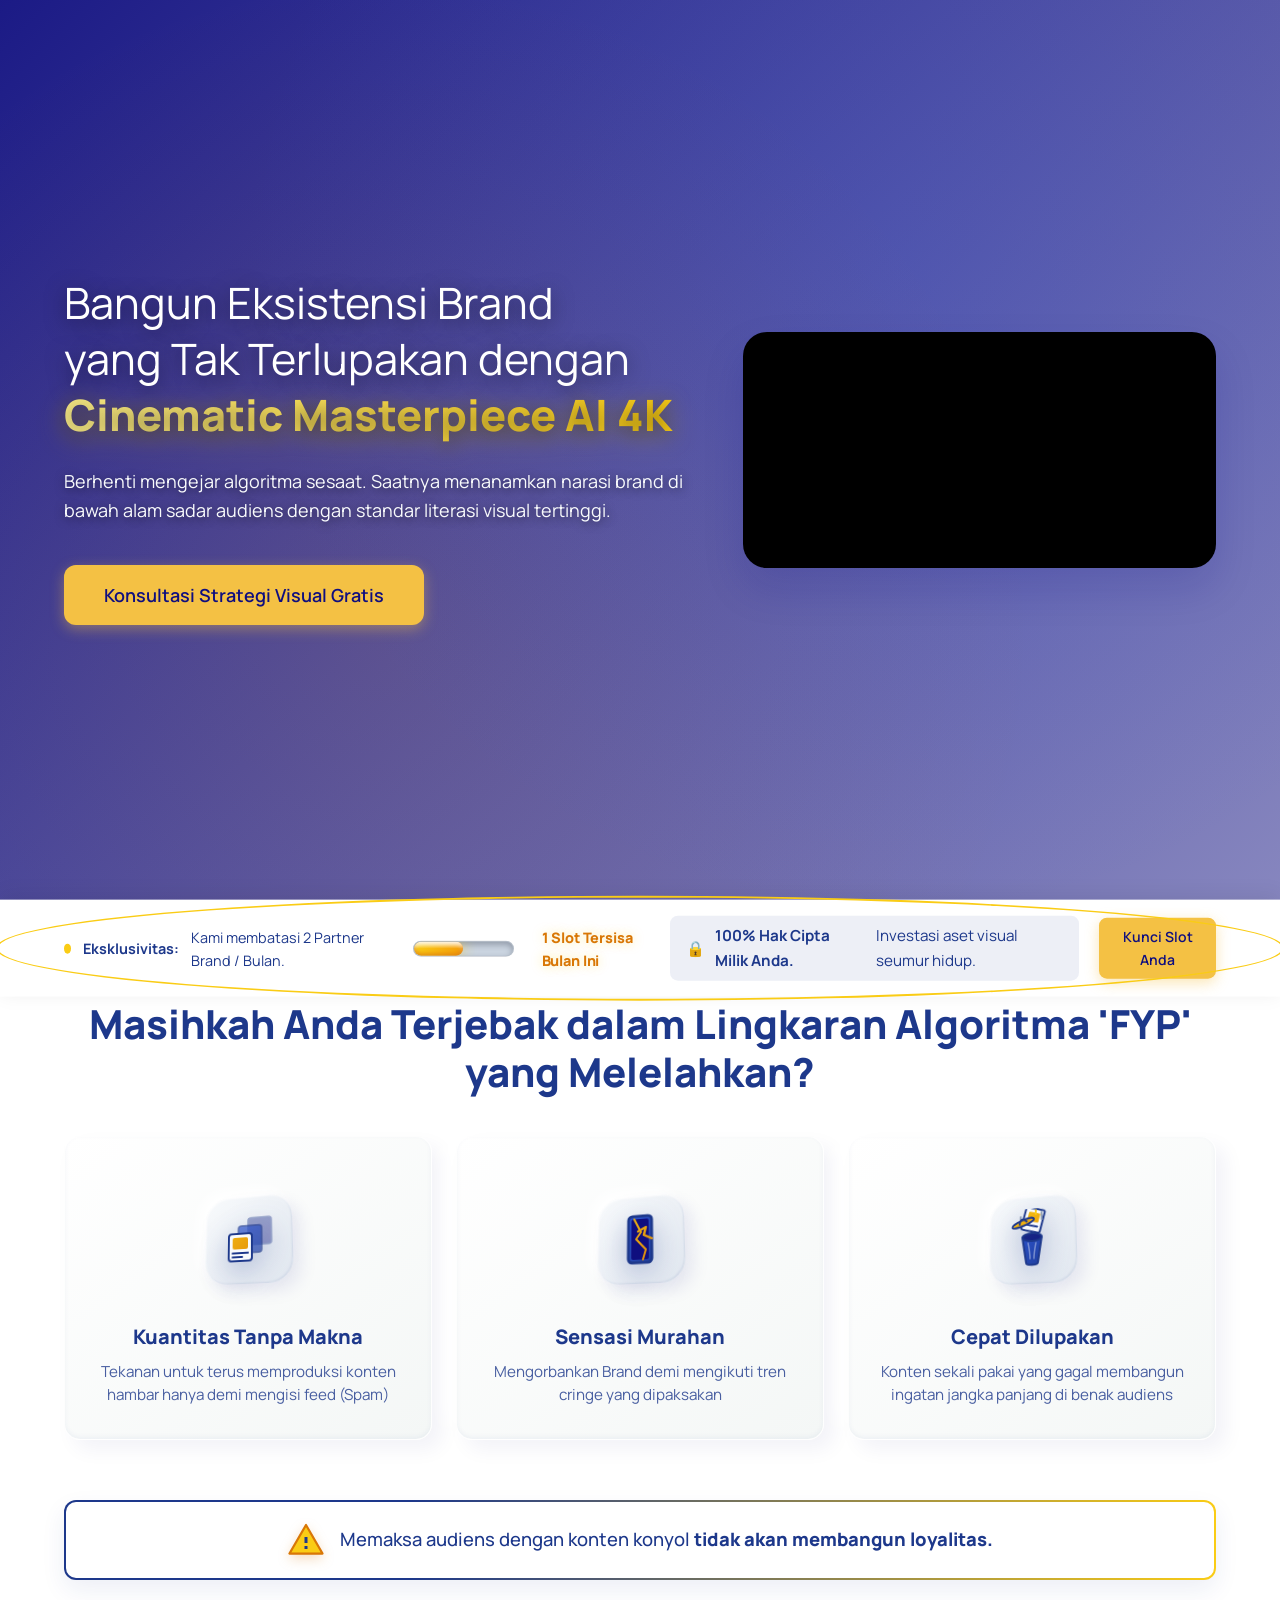
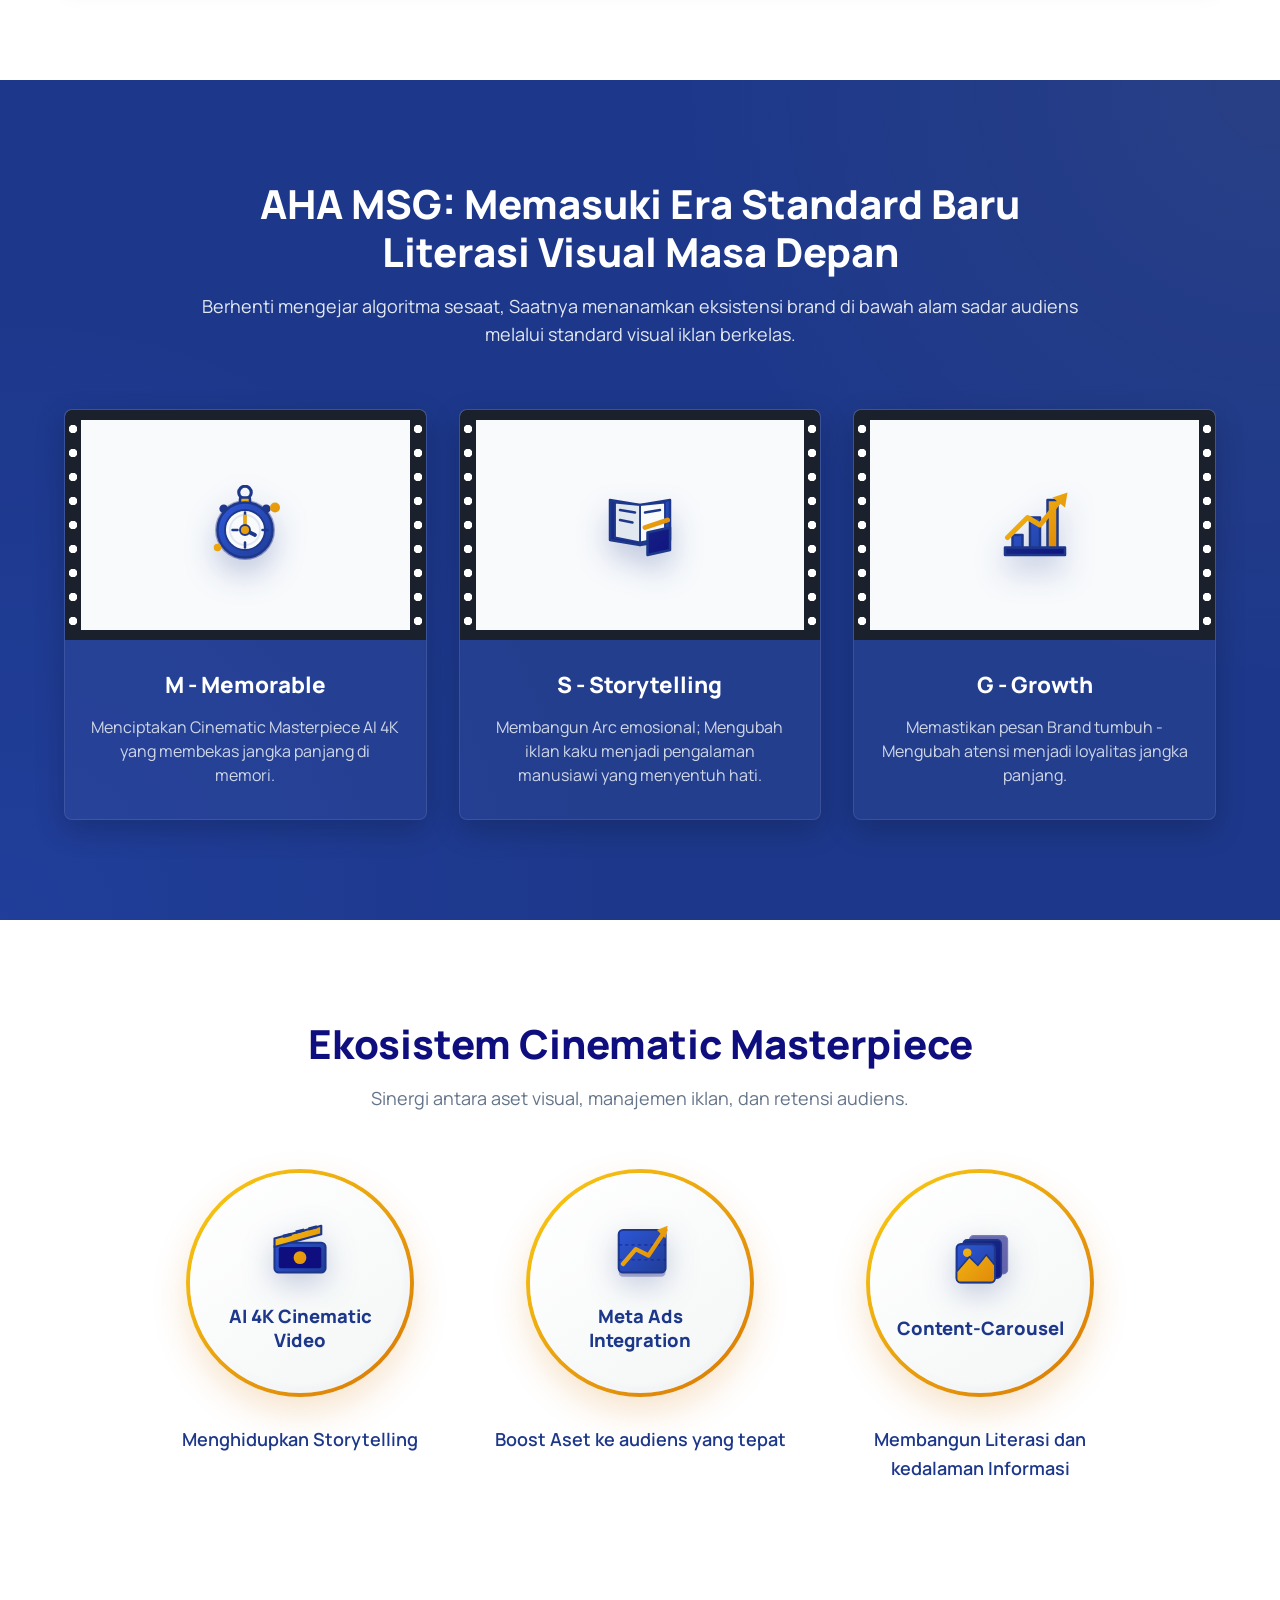
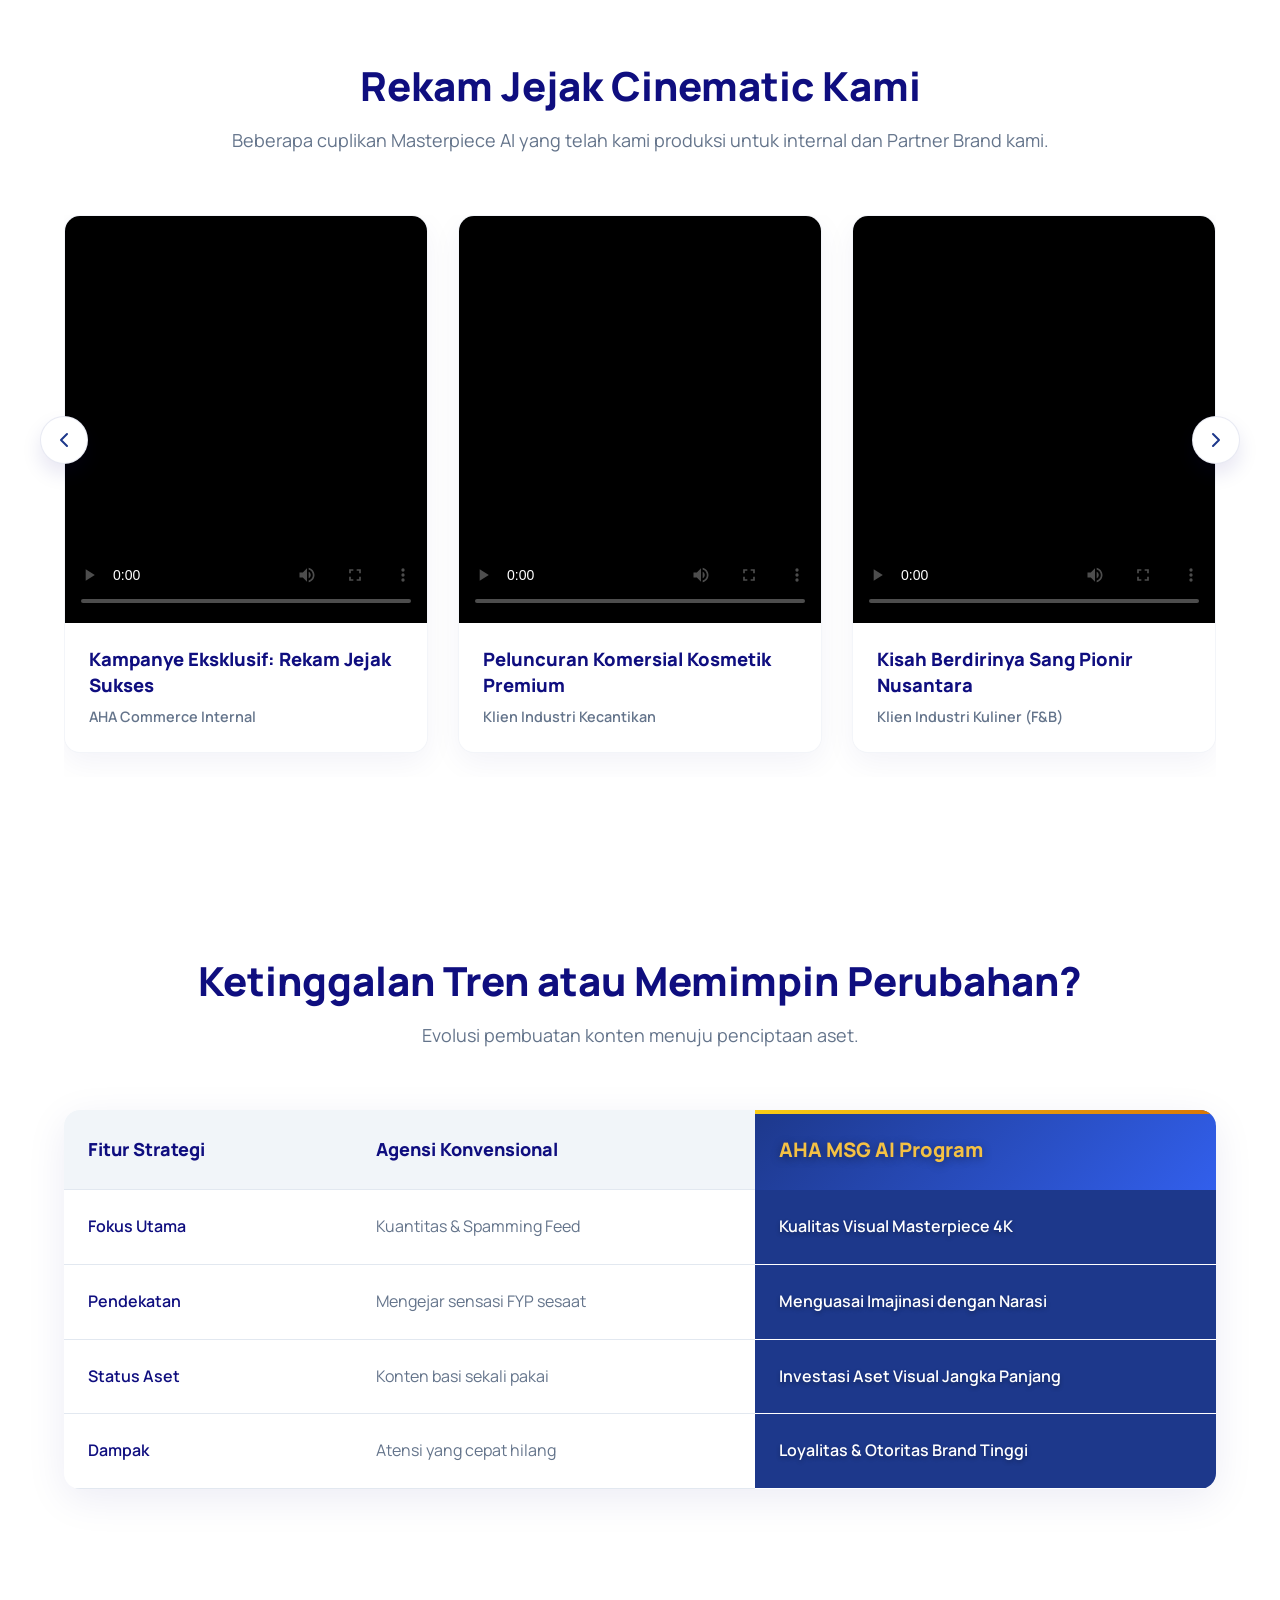
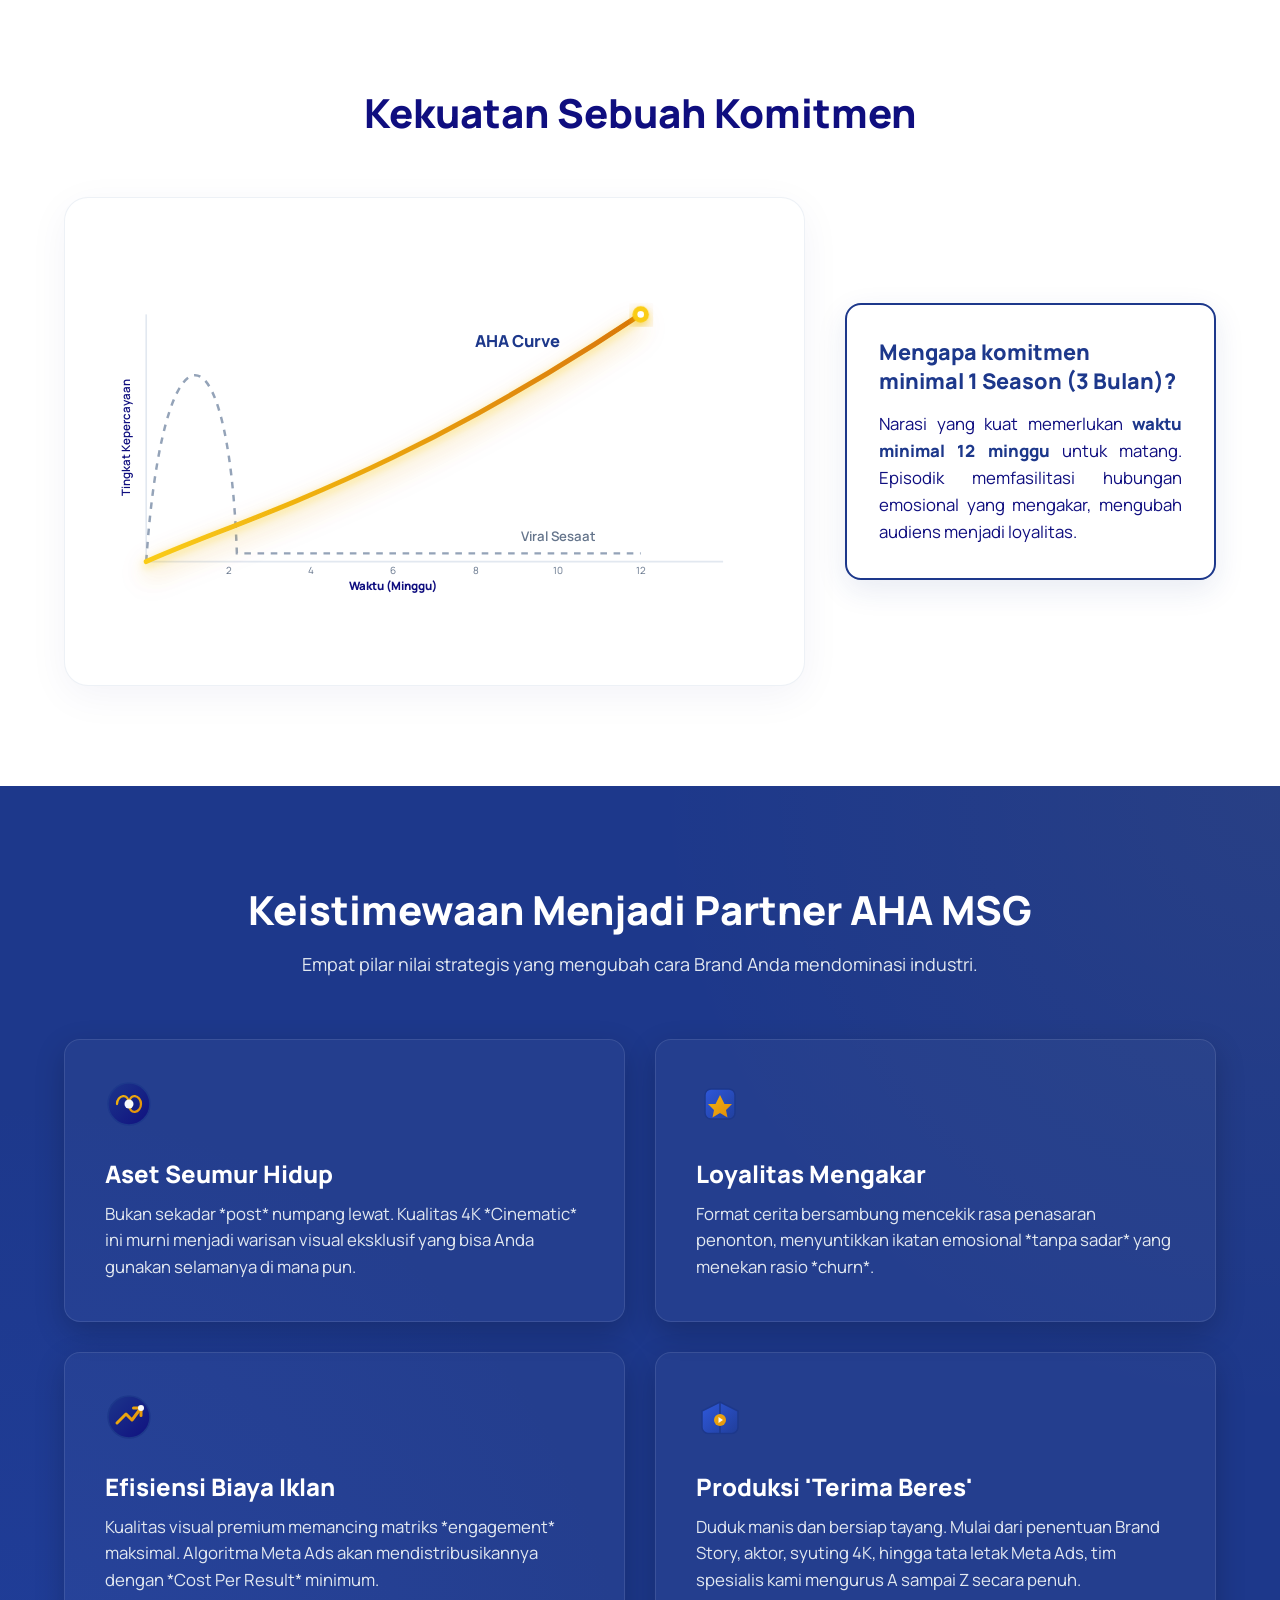
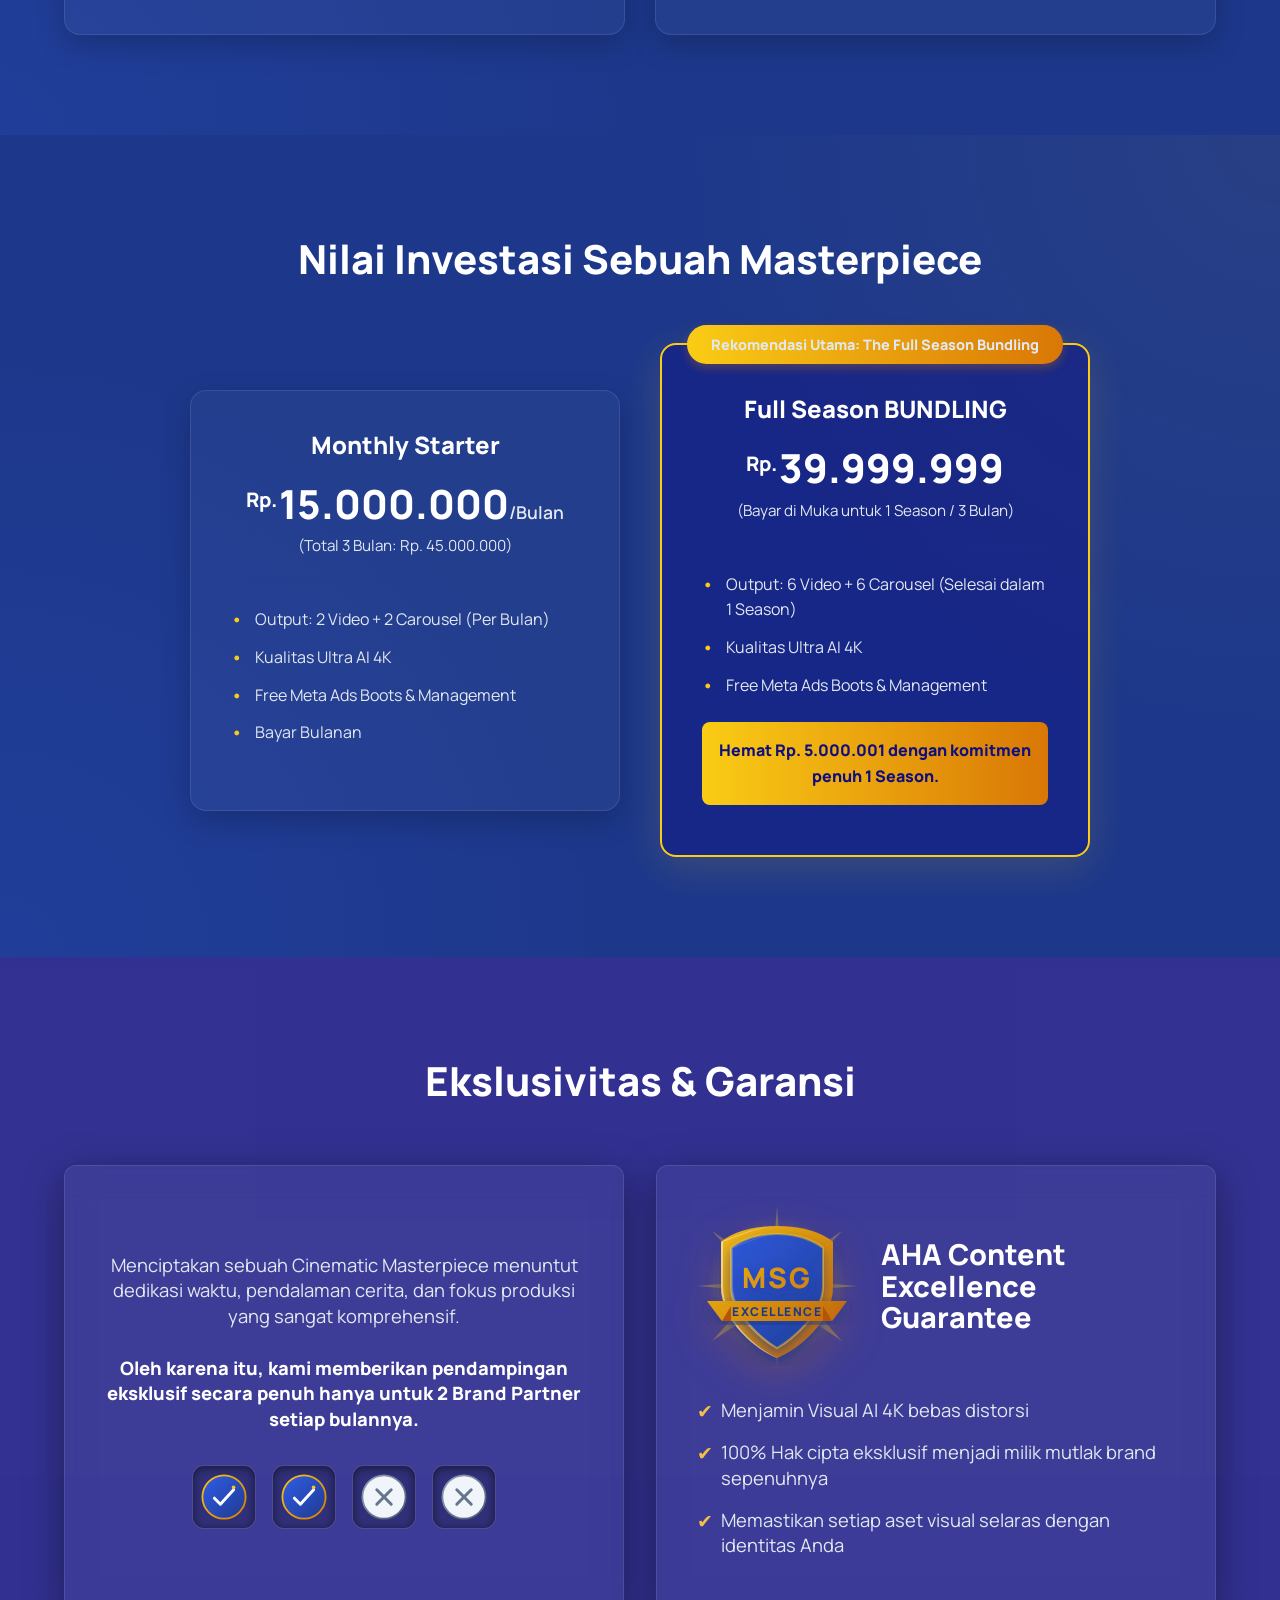
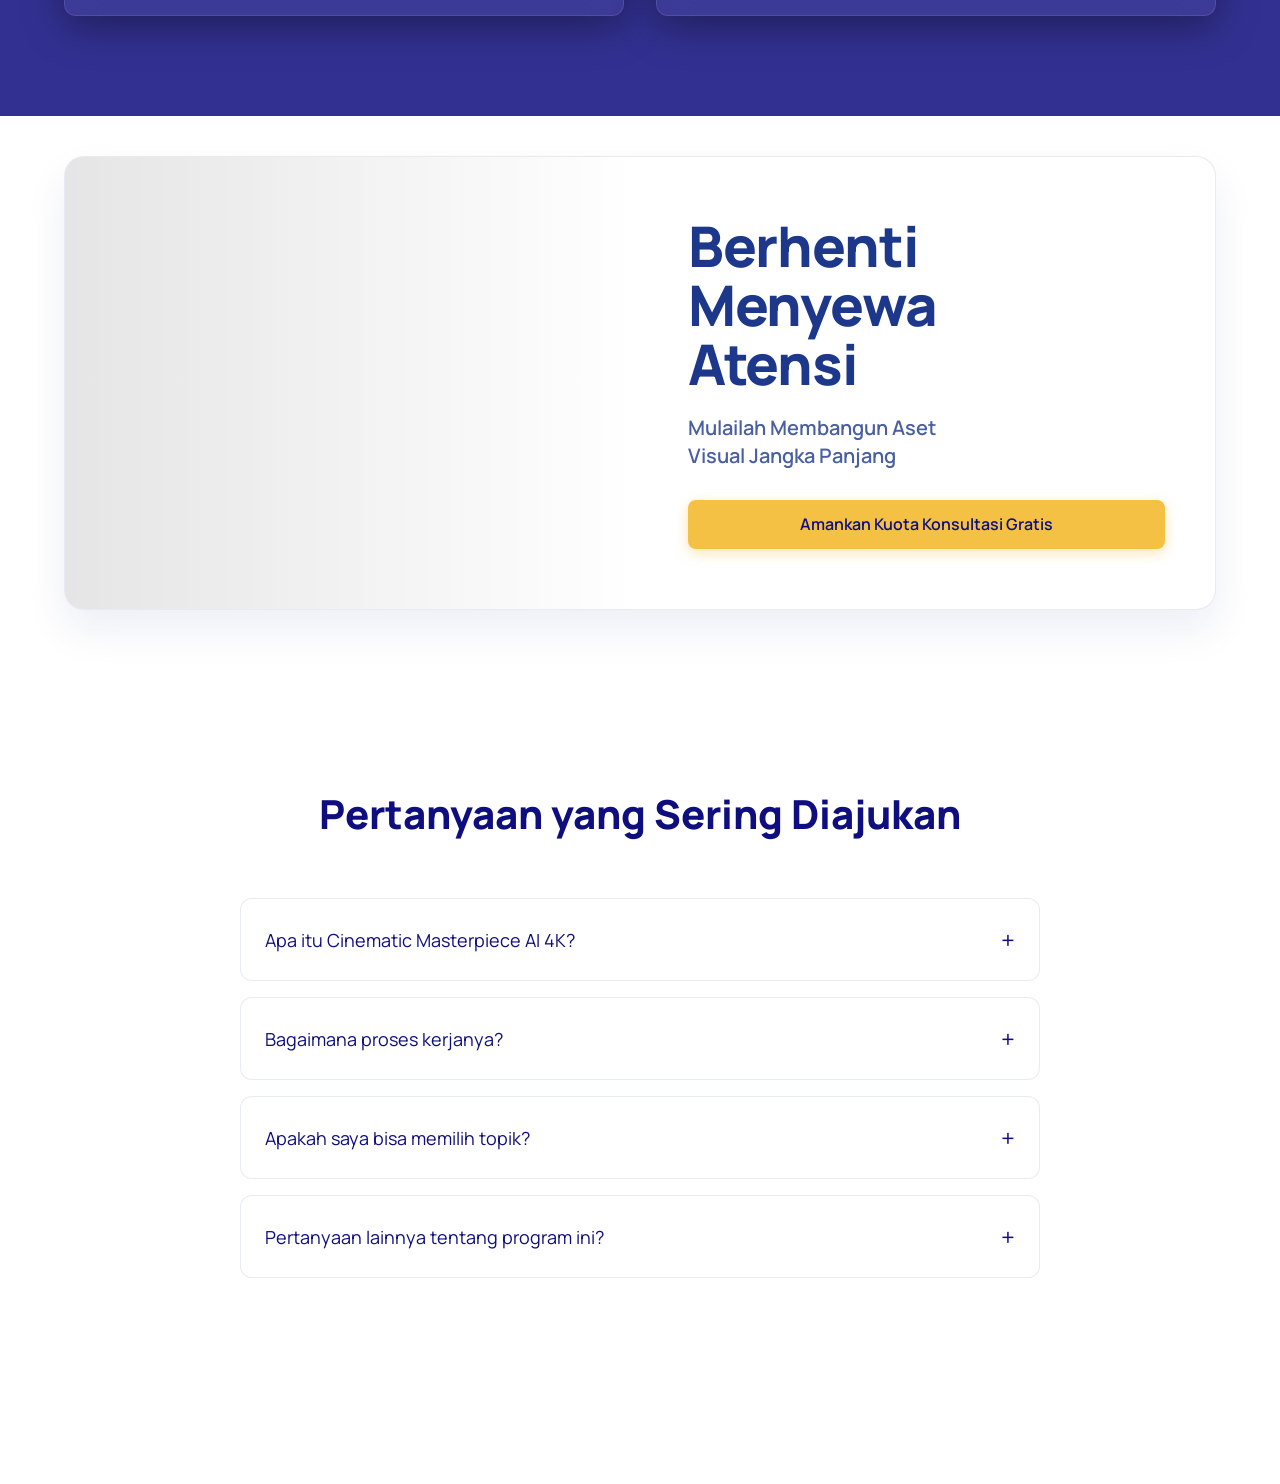
==== commit 9b11f6f9: "fix: revisi redaksional kata 'penemuan' menjadi 'penentuan' pada benefit-desc" ====
--- a/index.html
+++ b/index.html
@@ -53,7 +53,7 @@
         <section class="section problem" id="masalah">
             <div class="container">
                 <div class="problem-header reveal-up">
-                    <h2 class="problem-title text-center">Terjebak dalam Algoritma "FYP"</h2>
+                    <h2 class="problem-title text-center">Masihkah Anda Terjebak dalam Lingkaran Algoritma 'FYP' yang Melelahkan?</h2>
                 </div>
                 
                 <div class="problem-grid reveal-up delay-1">
@@ -195,7 +195,7 @@
         <section class="section solution bg-navy" id="solusi">
             <div class="container">
                 <div class="section-header reveal-up">
-                    <h2 class="section-title">AHA MSG: Standard Baru Literasi Visual</h2>
+                    <h2 class="section-title">AHA MSG: Memasuki Era Standard Baru Literasi Visual Masa Depan</h2>
                     <p class="section-desc">Berhenti mengejar algoritma sesaat, Saatnya menanamkan eksistensi brand di bawah alam sadar audiens melalui standard visual iklan berkelas.</p>
                 </div>
                 
@@ -395,7 +395,7 @@
             <div class="container">
                 <div class="section-header reveal-up">
                     <h2 class="section-title text-center">Rekam Jejak Cinematic Kami</h2>
-                    <p class="section-desc text-center">Berikut adalah beberapa cuplikan Masterpiece AI yang telah kami produksi untuk portofolio internal dan Partner Brand kami.</p>
+                    <p class="section-desc text-center">Beberapa cuplikan Masterpiece AI yang telah kami produksi untuk internal dan Partner Brand kami.</p>
                 </div>
                 
                 <div class="portfolio-carousel-wrapper reveal-up delay-1">
@@ -645,7 +645,7 @@
                             </svg>
                         </div>
                         <h3 class="benefit-title">Produksi 'Terima Beres'</h3>
-                        <p class="benefit-desc">Duduk manis dan bersiap tayang. Mulai dari penemuan Brand Story, aktor, syuting 4K, hingga tata letak Meta Ads, tim spesialis kami mengurus A sampai Z secara penuh.</p>
+                        <p class="benefit-desc">Duduk manis dan bersiap tayang. Mulai dari penentuan Brand Story, aktor, syuting 4K, hingga tata letak Meta Ads, tim spesialis kami mengurus A sampai Z secara penuh.</p>
                     </div>
                 </div>
             </div>
@@ -919,3 +919,6 @@
 
 
 
+
+
+
